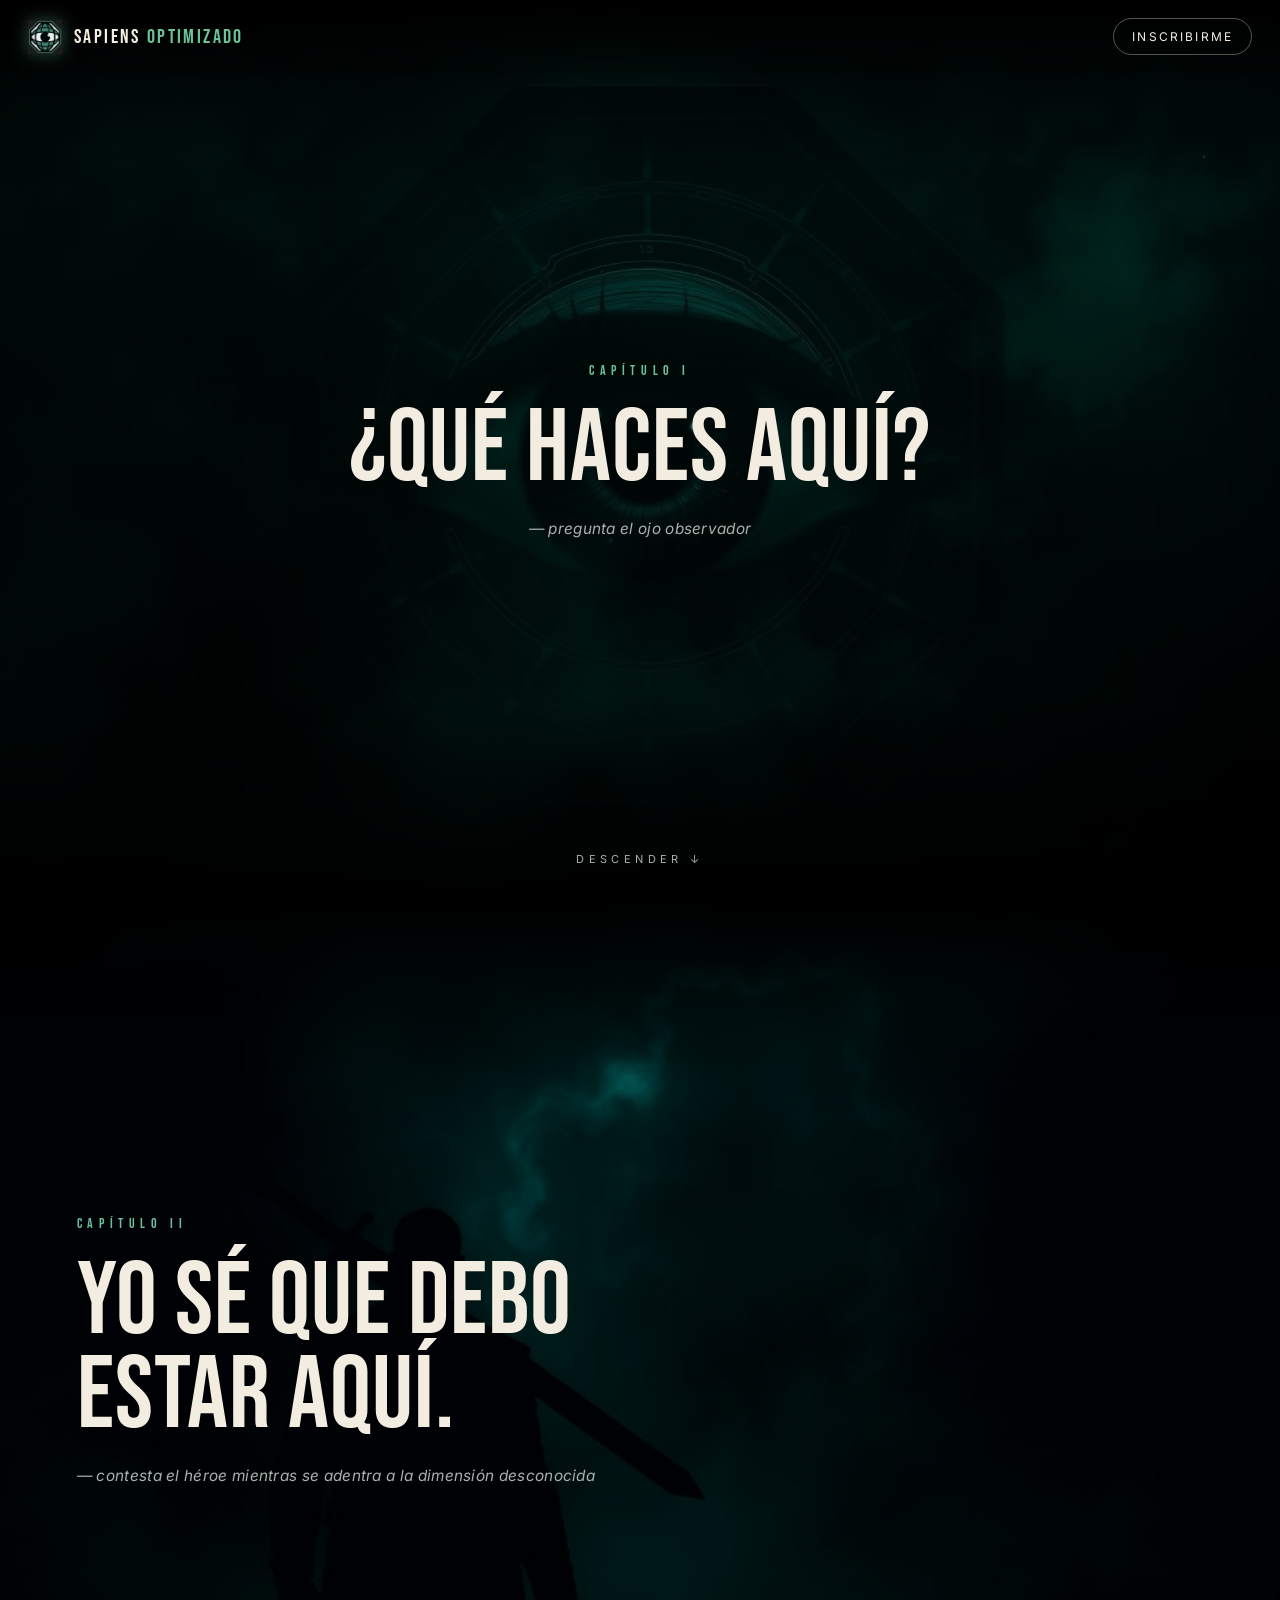
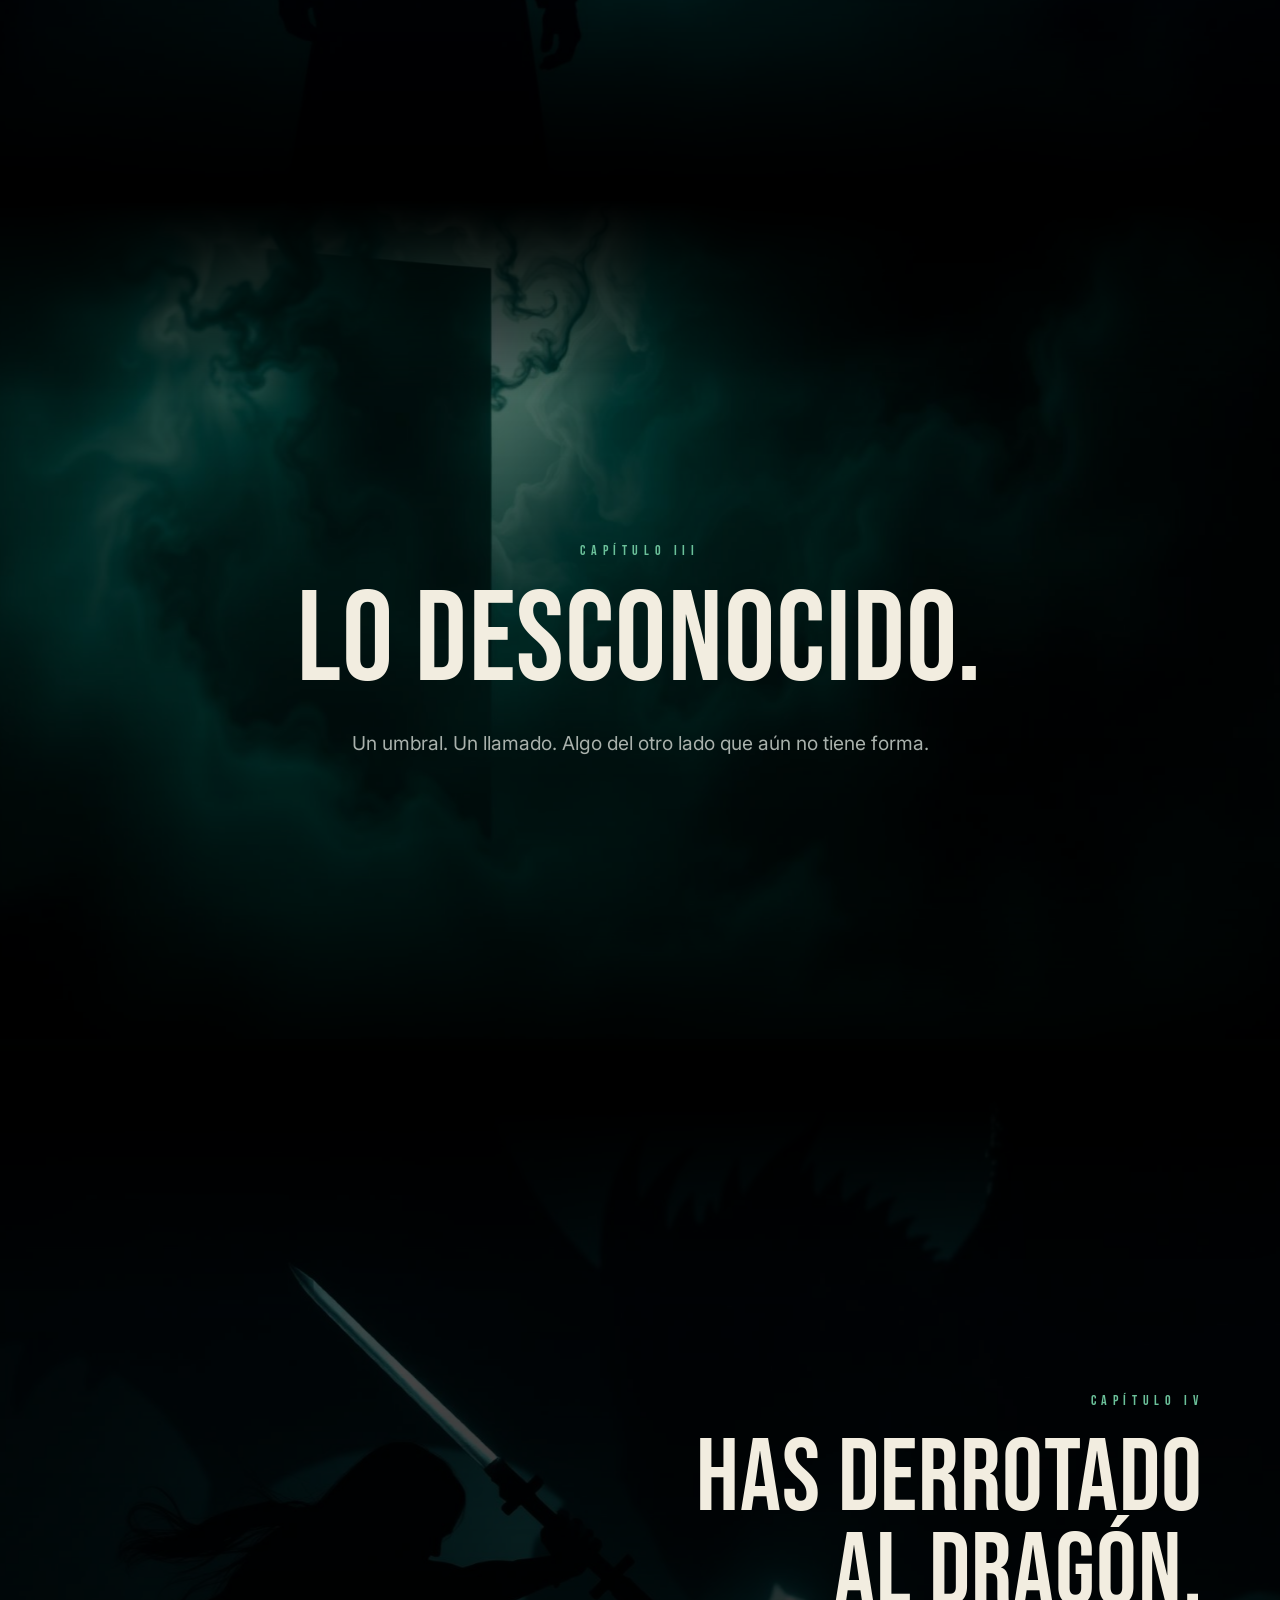
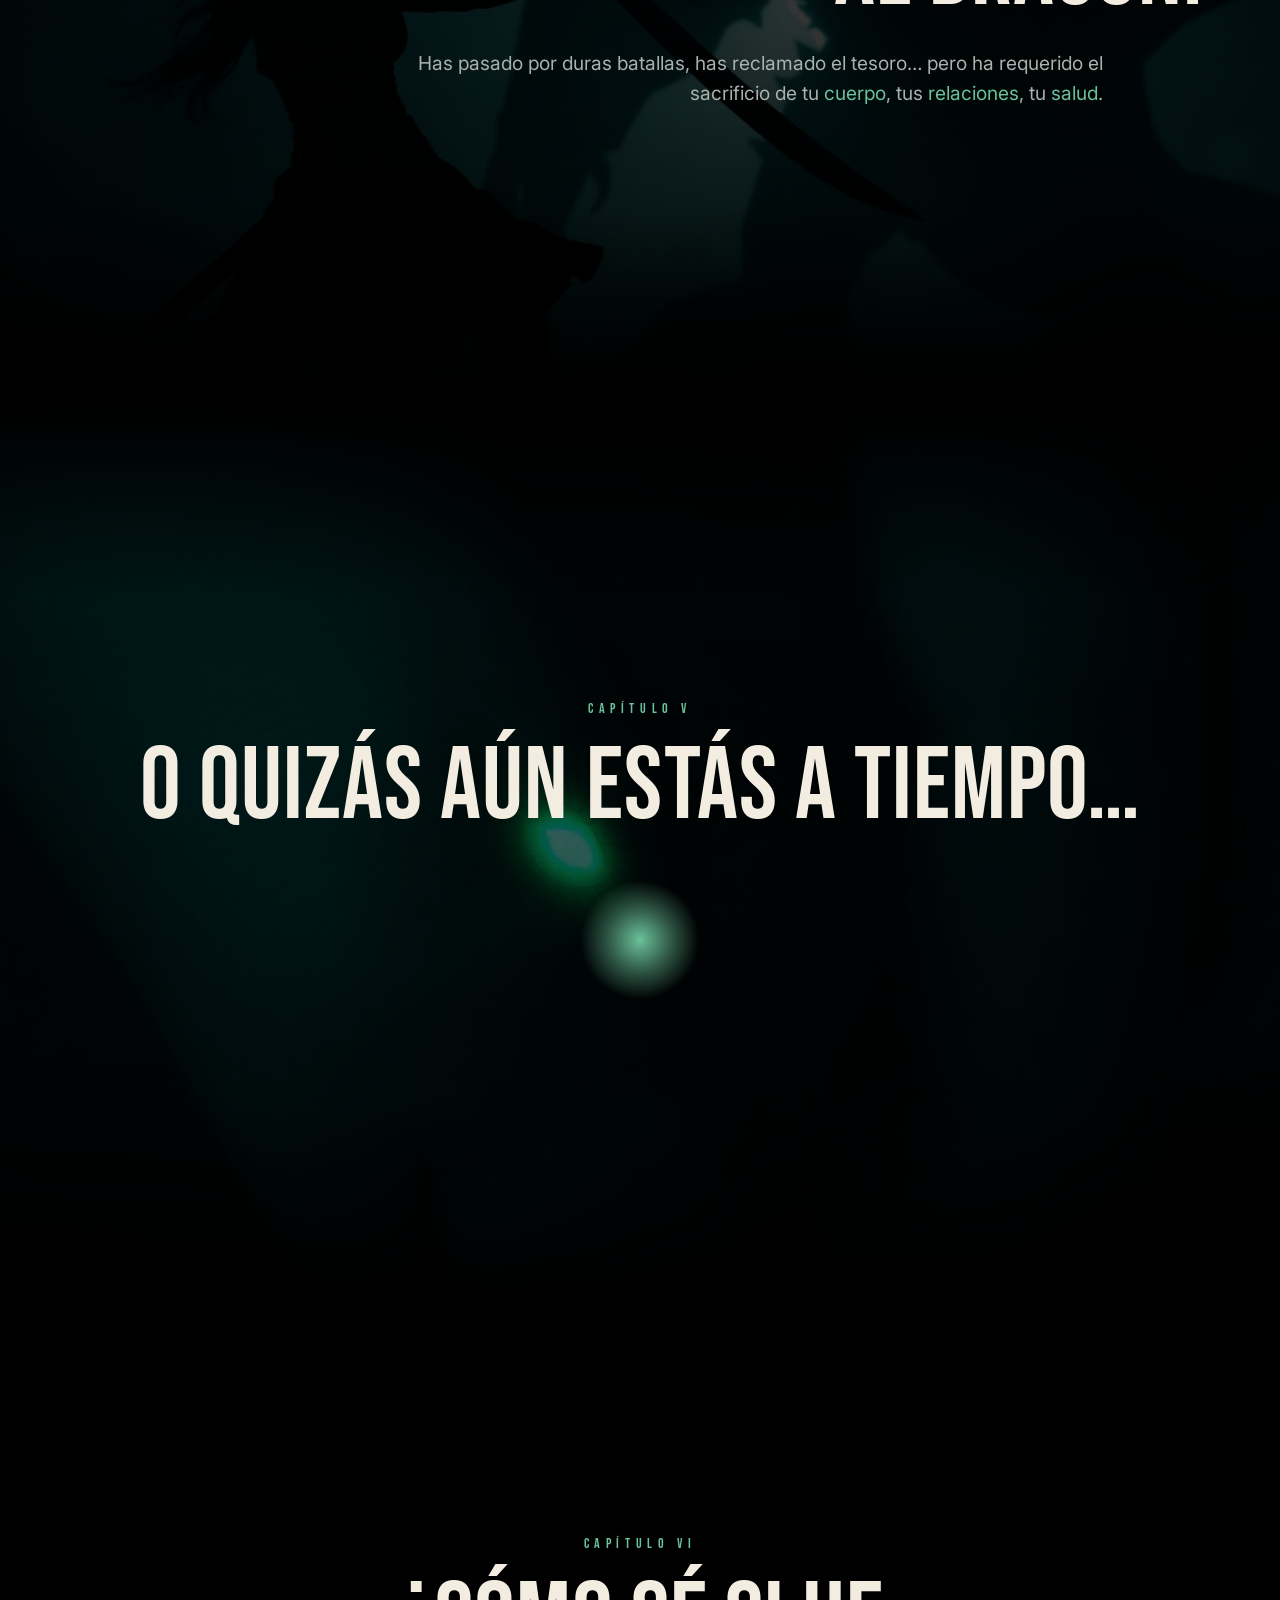
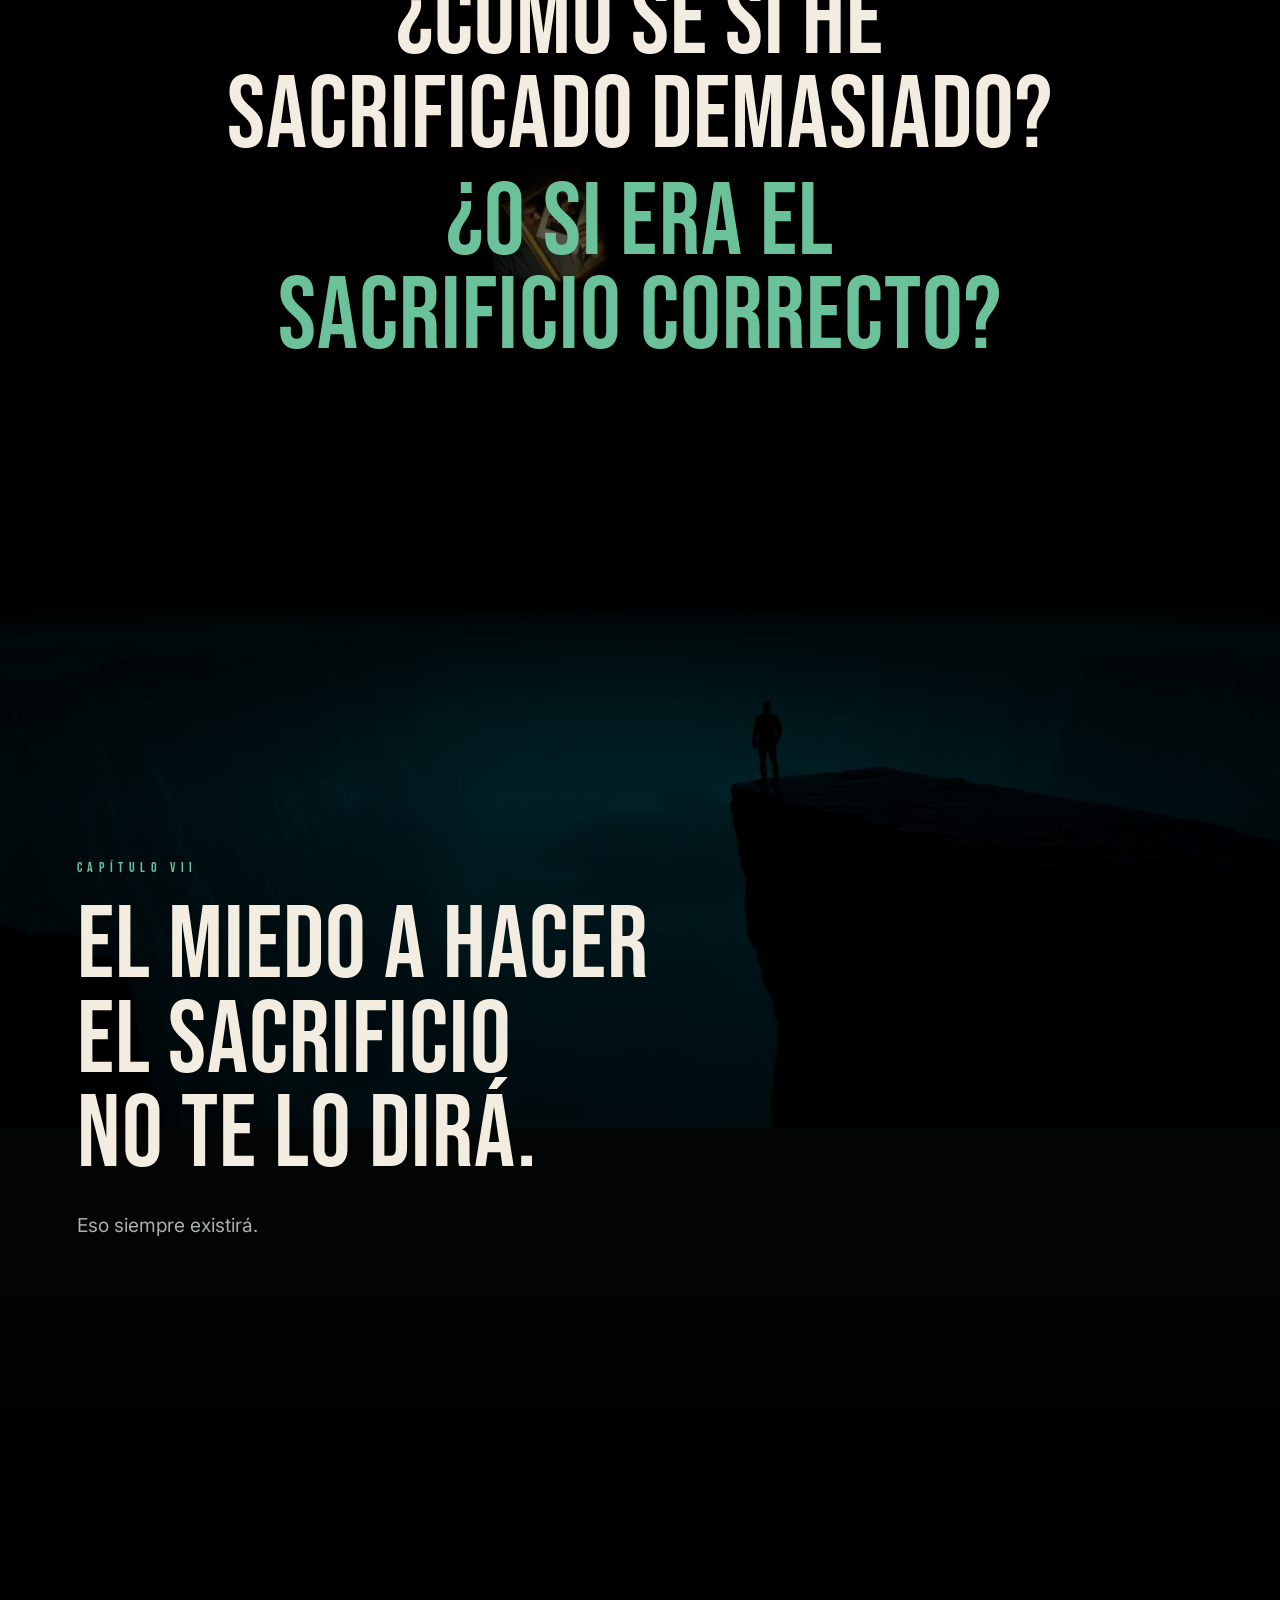
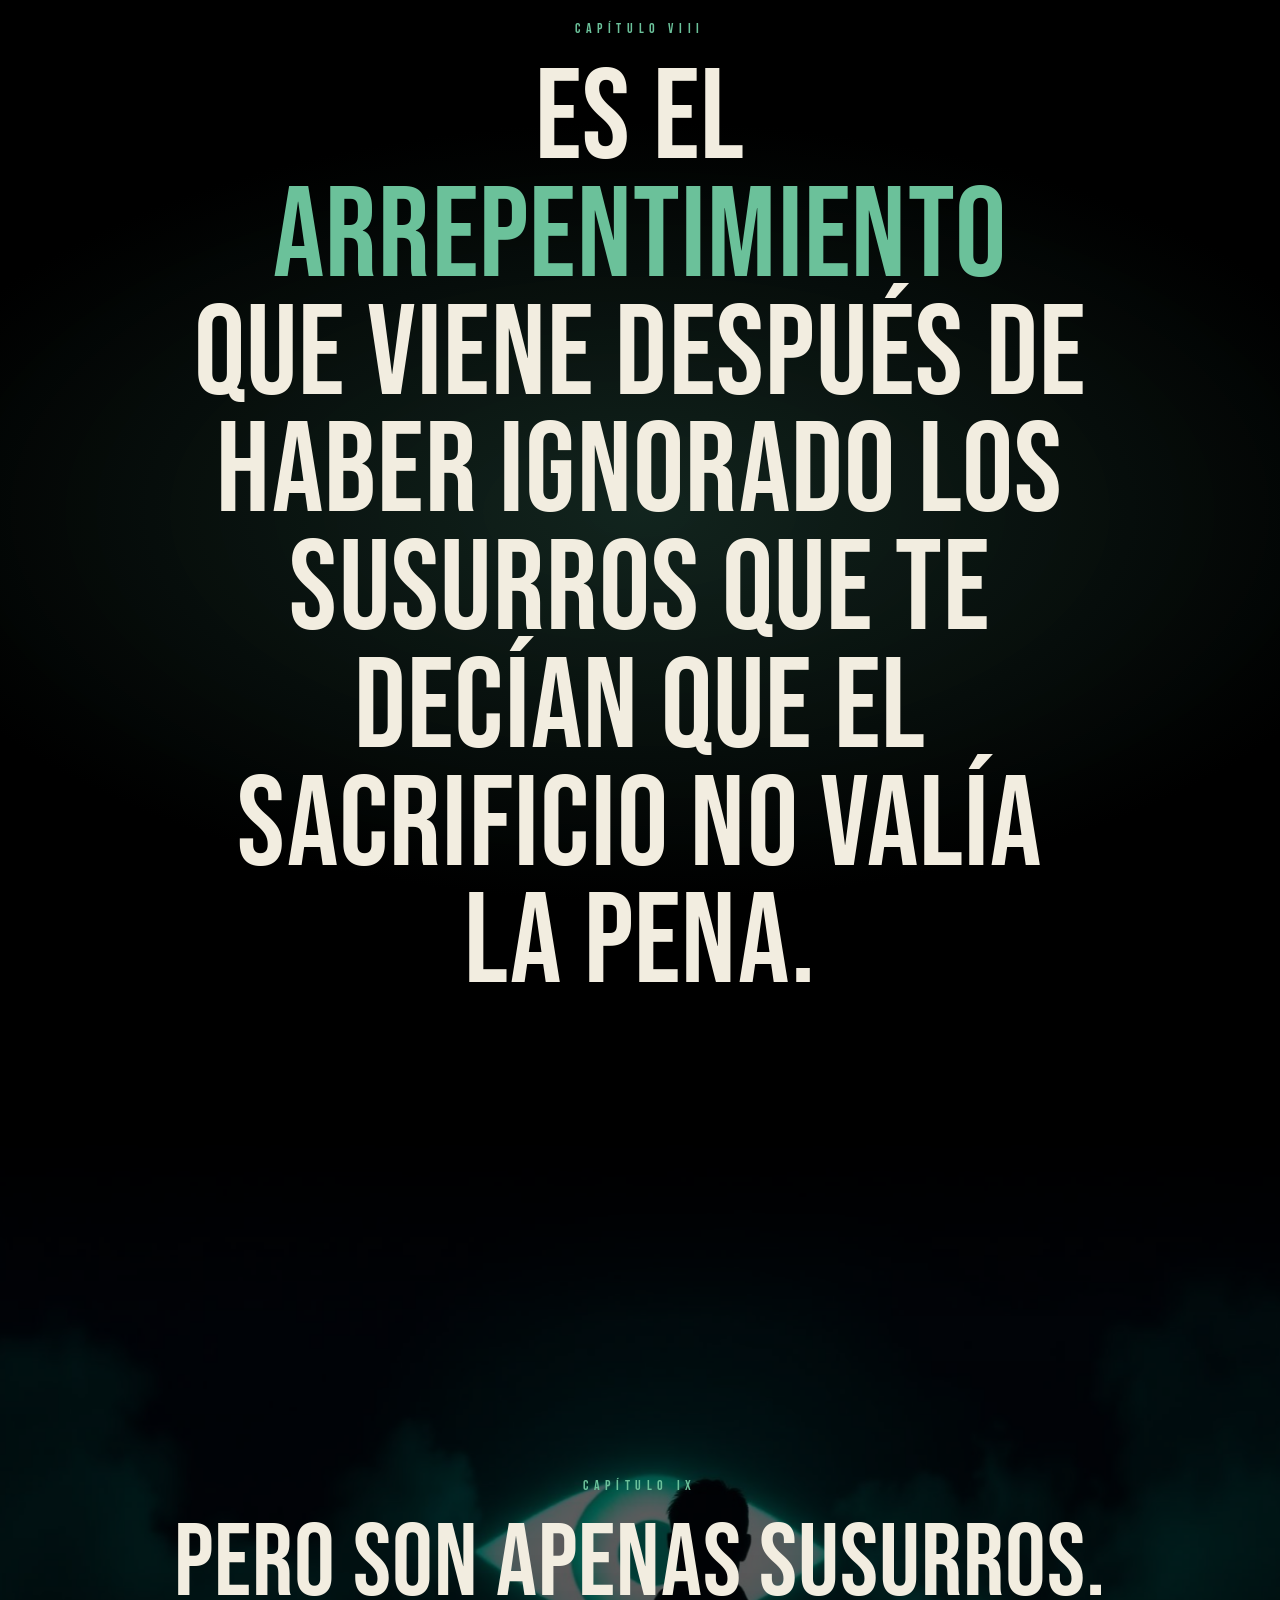
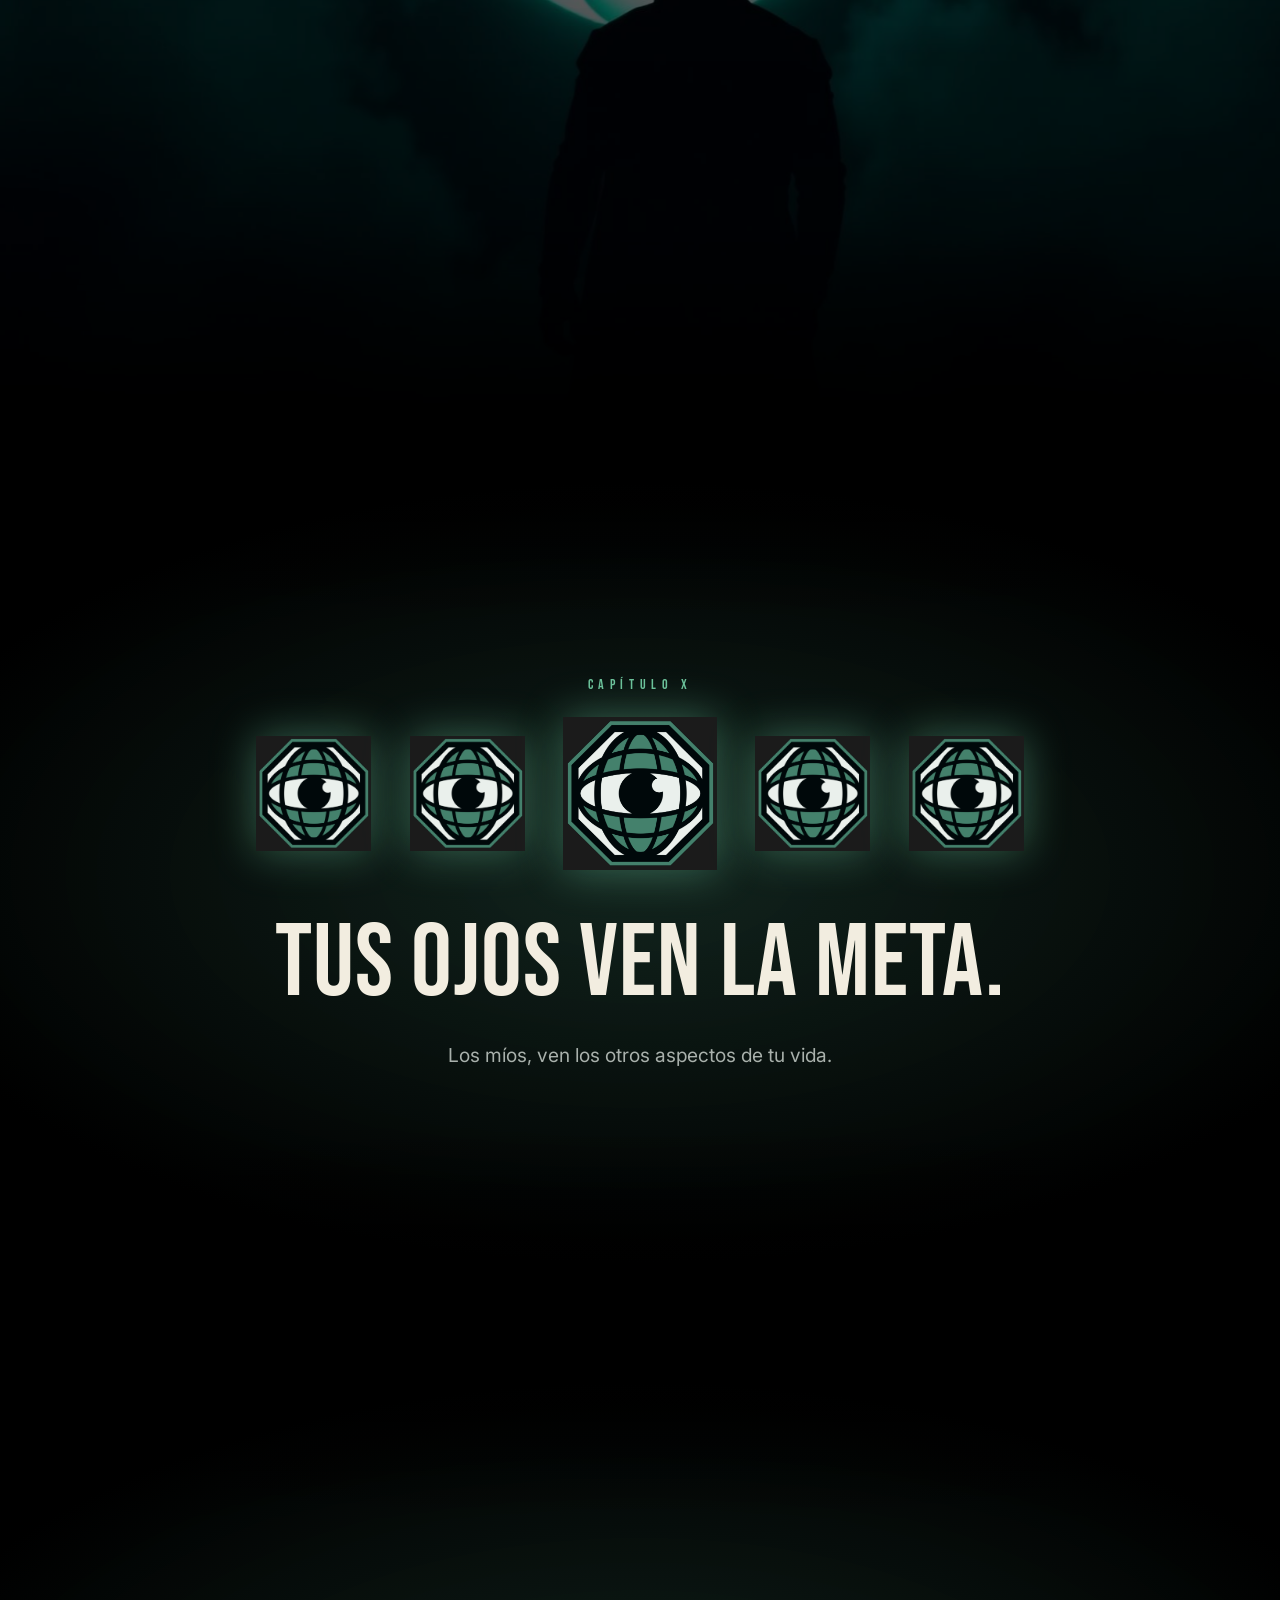
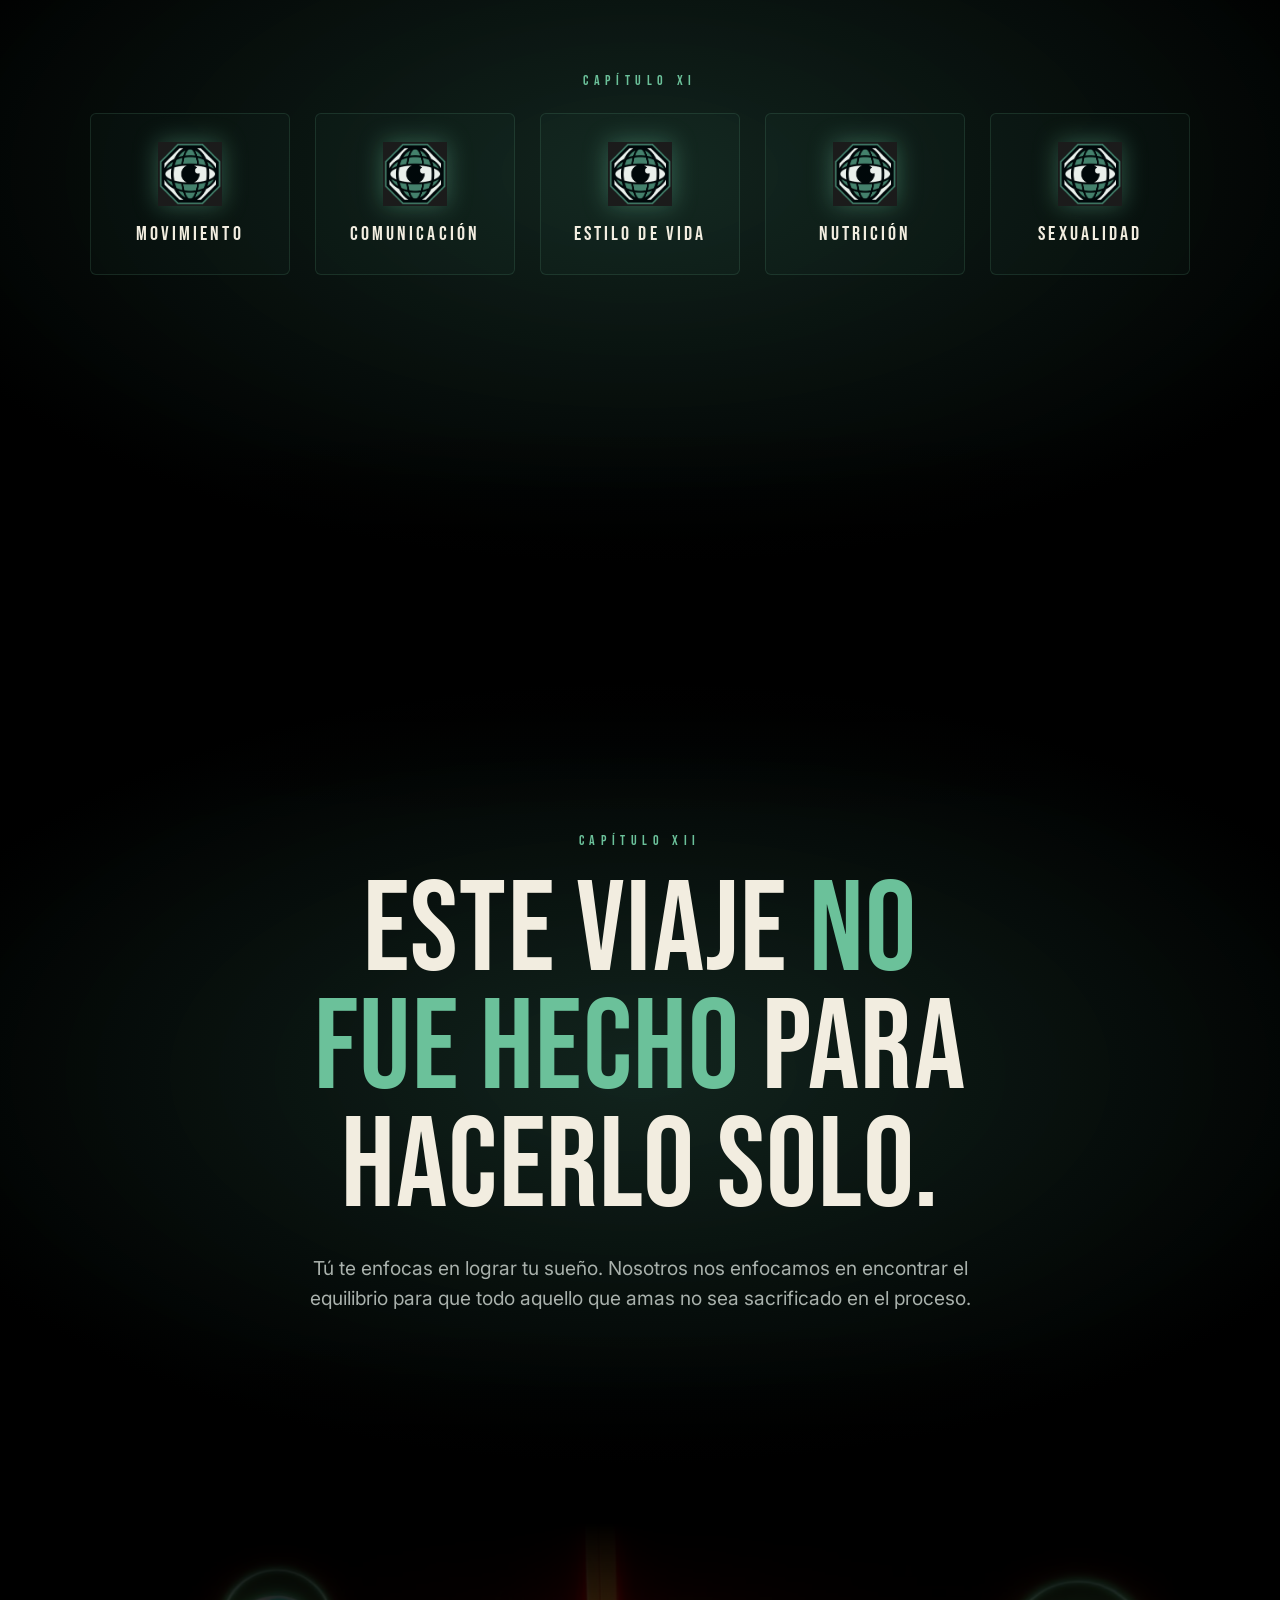
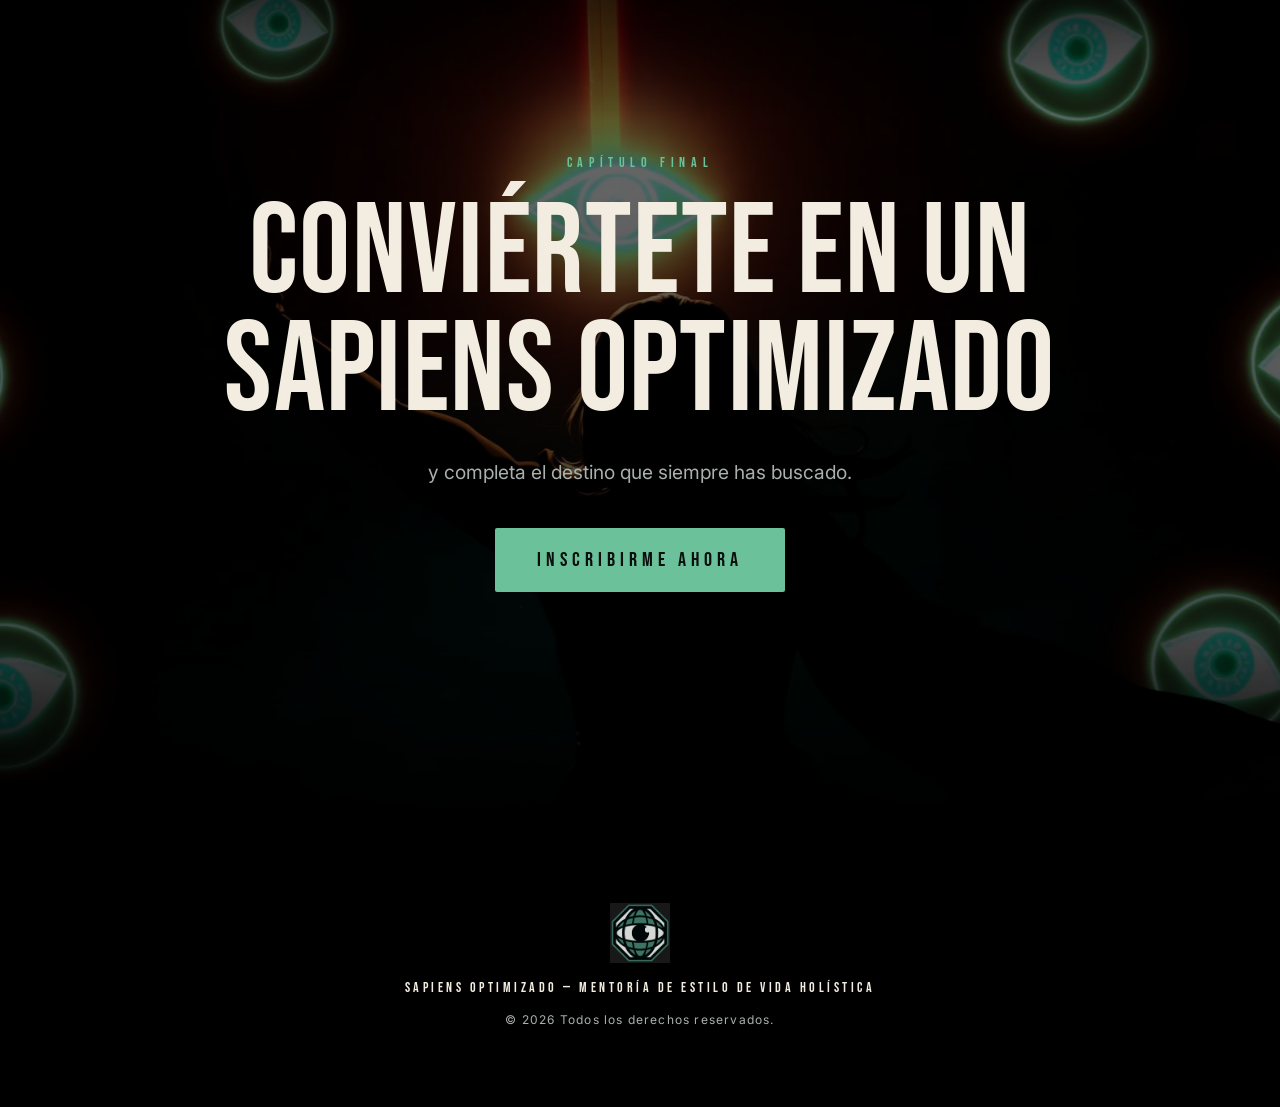
==== index.html @ c05bffac "Push inicial" ====
<!doctype html>
<html lang="es">
<head>
  <meta charset="utf-8" />
  <meta name="viewport" content="width=device-width, initial-scale=1" />
  <title>Sapiens Optimizado — Mentoría de Estilo de Vida Holística</title>
  <meta name="description" content="Mentoría de Estilo de Vida Holística. Encuentra el equilibrio para que aquello que amas no sea sacrificado en el camino hacia tu destino." />
  <meta property="og:title" content="Sapiens Optimizado" />
  <meta property="og:description" content="Mentoría de Estilo de Vida Holística." />
  <meta property="og:type" content="website" />
  <meta name="twitter:card" content="summary_large_image" />
  <link rel="preconnect" href="https://fonts.googleapis.com" />
  <link rel="preconnect" href="https://fonts.gstatic.com" crossorigin />
  <link rel="stylesheet" href="https://fonts.googleapis.com/css2?family=Bebas+Neue&family=Inter:wght@300;400;500;600&display=swap" />
  <link rel="icon" href="/site/img/eye-logo.png" type="image/png" />
  <link rel="stylesheet" href="./styles.css" />
</head>
<body>

<header class="topbar">
  <a class="brand" href="#top">
    <img src="./img/eye-logo.png" alt="Sapiens Optimizado" />
    <span>SAPIENS<em>OPTIMIZADO</em></span>
  </a>
  <a class="cta-mini" href="#inscribirse">Inscribirme</a>
</header>

<div class="progress-rail"><div id="progress-bar" class="progress-bar"></div></div>

<main id="top">

  <!-- 1 -->
  <section class="scene scene--eye" data-scene="1">
    <div class="bg" style="background-image:url('./img/01-eye-dimension.jpg')"></div>
    <div class="veil"></div>
    <div class="content center">
      <p class="kicker reveal">Capítulo I</p>
      <h1 class="display reveal">¿Qué haces aquí?</h1>
      <p class="whisper reveal">— pregunta el ojo observador</p>
    </div>
    <div class="scroll-hint">Descender ↓</div>
  </section>

  <!-- 2 -->
  <section class="scene" data-scene="2">
    <div class="bg" style="background-image:url('./img/02-hero-sword.jpg')"></div>
    <div class="veil"></div>
    <div class="content left">
      <p class="kicker reveal">Capítulo II</p>
      <h2 class="display reveal">Yo sé que debo estar aquí.</h2>
      <p class="whisper reveal">— contesta el héroe mientras se adentra a la dimensión desconocida</p>
    </div>
  </section>

  <!-- 3 -->
  <section class="scene" data-scene="3">
    <div class="bg parallax" style="background-image:url('./img/03-unknown.jpg')"></div>
    <div class="veil"></div>
    <div class="content center">
      <p class="kicker reveal">Capítulo III</p>
      <h2 class="display huge reveal">Lo desconocido.</h2>
      <p class="lede reveal">Un umbral. Un llamado. Algo del otro lado que aún no tiene forma.</p>
    </div>
  </section>

  <!-- 4 -->
  <section class="scene" data-scene="4">
    <div class="bg" style="background-image:url('./img/04-heroine-dragon.jpg')"></div>
    <div class="veil dense"></div>
    <div class="content right">
      <p class="kicker reveal">Capítulo IV</p>
      <h2 class="display reveal">Has derrotado al dragón.</h2>
      <p class="lede reveal">
        Has pasado por duras batallas, has reclamado el tesoro…
        pero ha requerido el sacrificio de tu <span class="hl">cuerpo</span>,
        tus <span class="hl">relaciones</span>, tu <span class="hl">salud</span>.
      </p>
    </div>
  </section>

  <!-- 5 -->
  <section class="scene" data-scene="5">
    <div class="bg" style="background-image:url('./img/05-healing-hand.jpg')"></div>
    <div class="veil"></div>
    <div class="content center">
      <p class="kicker reveal">Capítulo V</p>
      <h2 class="display reveal">O quizás aún estás a tiempo…</h2>
      <div class="pulse-orb reveal" aria-hidden="true"></div>
    </div>
  </section>

  <!-- 6 -->
  <section class="scene" data-scene="6">
    <div class="bg" style="background-image:url('./img/06-family-photo.jpg')"></div>
    <div class="veil"></div>
    <div class="content center narrow">
      <p class="kicker reveal">Capítulo VI</p>
      <h2 class="display reveal">¿Cómo sé si he sacrificado demasiado?</h2>
      <h2 class="display reveal delayed">¿O si era el sacrificio correcto?</h2>
    </div>
  </section>

  <!-- 7 -->
  <section class="scene" data-scene="7">
    <div class="bg parallax" style="background-image:url('./img/07-abyss.jpg')"></div>
    <div class="veil"></div>
    <div class="content left">
      <p class="kicker reveal">Capítulo VII</p>
      <h2 class="display reveal">El miedo a hacer el sacrificio no te lo dirá.</h2>
      <p class="lede reveal">Eso siempre existirá.</p>
    </div>
  </section>

  <!-- 8 -->
  <section class="scene scene--void" data-scene="8">
    <div class="content center narrow">
      <p class="kicker reveal">Capítulo VIII</p>
      <h2 class="display huge reveal">
        Es el <span class="accent">arrepentimiento</span> que viene después
        de haber ignorado los susurros que te decían
        que el sacrificio no valía la pena.
      </h2>
    </div>
  </section>

  <!-- 9 -->
  <section class="scene" data-scene="9">
    <div class="bg" style="background-image:url('./img/09-hero-looking-eye.jpg')"></div>
    <div class="veil"></div>
    <div class="content center">
      <p class="kicker reveal">Capítulo IX</p>
      <h2 class="display reveal">Pero son apenas susurros.</h2>
      <p class="lede reveal">¿Cómo se supone que los perciba?</p>
    </div>
  </section>

  <!-- 10 - five eyes -->
  <section class="scene scene--void" data-scene="10">
    <div class="content center">
      <p class="kicker reveal">Capítulo X</p>
      <div class="eyes-row" id="eyesRow" aria-hidden="true">
        <div class="eye-slot" data-i="0"><img src="./img/eye-logo.png" alt="" /></div>
        <div class="eye-slot" data-i="1"><img src="./img/eye-logo.png" alt="" /></div>
        <div class="eye-slot eye-slot--main" data-i="2"><img src="./img/eye-logo.png" alt="" /></div>
        <div class="eye-slot" data-i="3"><img src="./img/eye-logo.png" alt="" /></div>
        <div class="eye-slot" data-i="4"><img src="./img/eye-logo.png" alt="" /></div>
      </div>
      <h2 class="display reveal">Tus ojos ven la meta.</h2>
      <p class="lede reveal">Los míos, ven los otros aspectos de tu vida.</p>
    </div>
  </section>

  <!-- 11 - five pillars appear -->
  <section class="scene scene--void" data-scene="11">
    <div class="content center">
      <p class="kicker reveal">Capítulo XI</p>
      <div class="pillars" id="pillars">
        <div class="pillar" data-i="0">
          <img src="./img/eye-logo.png" alt="" />
          <span>Movimiento</span>
        </div>
        <div class="pillar" data-i="1">
          <img src="./img/eye-logo.png" alt="" />
          <span>Comunicación</span>
        </div>
        <div class="pillar" data-i="2">
          <img src="./img/eye-logo.png" alt="" />
          <span>Estilo de Vida</span>
        </div>
        <div class="pillar" data-i="3">
          <img src="./img/eye-logo.png" alt="" />
          <span>Nutrición</span>
        </div>
        <div class="pillar" data-i="4">
          <img src="./img/eye-logo.png" alt="" />
          <span>Sexualidad</span>
        </div>
      </div>
    </div>
  </section>

  <!-- 12 -->
  <section class="scene scene--void" data-scene="12">
    <div class="content center narrow">
      <p class="kicker reveal">Capítulo XII</p>
      <h2 class="display huge reveal">
        Este viaje <span class="accent">no fue hecho</span> para hacerlo solo.
      </h2>
      <p class="lede reveal">
        Tú te enfocas en lograr tu sueño.
        Nosotros nos enfocamos en encontrar el equilibrio
        para que todo aquello que amas
        no sea sacrificado en el proceso.
      </p>
    </div>
  </section>

  <!-- 13 -->
  <section class="scene scene--finale" data-scene="13" id="inscribirse">
    <div class="bg" style="background-image:url('./img/13-heroine-victory.jpg')"></div>
    <div class="veil"></div>
    <div class="content center">
      <p class="kicker reveal">Capítulo Final</p>
      <h2 class="display huge reveal">Conviértete en un Sapiens Optimizado</h2>
      <p class="lede reveal">y completa el destino que siempre has buscado.</p>
      <a class="cta reveal" href="#form">Inscribirme ahora</a>
    </div>
  </section>

  <footer id="form">
    <div class="foot-inner">
      <img src="./img/eye-logo.png" alt="Sapiens Optimizado" />
      <p>SAPIENS OPTIMIZADO — Mentoría de Estilo de Vida Holística</p>
      <p class="muted">© <span id="year"></span> Todos los derechos reservados.</p>
    </div>
  </footer>

</main>

<script src="./script.js"></script>
</body>
</html>
---- styles.css ----
:root{
  --bg:#0a0f0d;
  --ink:#f2ede0;
  --ink-dim:#a9b1ac;
  --green:#4a8a70;
  --green-bright:#6bc19a;
  --green-deep:#1b3b30;
  --black:#000;
  --font-display:"Bebas Neue","Arial Narrow",sans-serif;
  --font-body:"Inter",system-ui,sans-serif;
  --ease:cubic-bezier(.2,.7,.2,1);
}

*{box-sizing:border-box;margin:0;padding:0}
html,body{background:var(--bg);color:var(--ink);font-family:var(--font-body);-webkit-font-smoothing:antialiased}
html{scroll-behavior:smooth}
img{display:block;max-width:100%}
a{color:inherit;text-decoration:none}

/* Topbar */
.topbar{
  position:fixed;top:0;left:0;right:0;z-index:50;
  display:flex;justify-content:space-between;align-items:center;
  padding:18px 28px;
  background:linear-gradient(180deg,rgba(0,0,0,.55),rgba(0,0,0,0));
  backdrop-filter:blur(6px);
}
.brand{display:flex;align-items:center;gap:12px;font-family:var(--font-display);letter-spacing:.12em;font-size:20px}
.brand img{width:34px;height:34px;filter:drop-shadow(0 0 8px rgba(107,193,154,.35))}
.brand em{color:var(--green-bright);font-style:normal;margin-left:6px}
.cta-mini{
  border:1px solid rgba(242,237,224,.35);
  padding:10px 18px;border-radius:999px;
  font-size:12px;letter-spacing:.18em;text-transform:uppercase;
  transition:.3s var(--ease);
}
.cta-mini:hover{background:var(--green-bright);color:#0a0f0d;border-color:var(--green-bright)}

/* Progress bar */
.progress-rail{position:fixed;top:0;left:0;right:0;height:3px;background:transparent;z-index:60}
.progress-bar{height:100%;width:0;background:linear-gradient(90deg,var(--green),var(--green-bright));box-shadow:0 0 12px rgba(107,193,154,.6);transition:width .1s linear}

/* Scenes */
.scene{
  position:relative;min-height:100vh;
  display:flex;align-items:center;justify-content:center;
  overflow:hidden;isolation:isolate;
  padding:120px 6vw;
}
.scene--void{background:radial-gradient(1200px 600px at 50% 50%,rgba(27,59,48,.5),#000 65%)}
.scene--eye{background:#000}
.bg{
  position:absolute;inset:-6% -3%;z-index:-2;
  background-size:cover;background-position:center;
  will-change:transform;transform:scale(1.05);
}
.bg.parallax{transition:transform .2s linear}
.veil{position:absolute;inset:0;z-index:-1;background:linear-gradient(180deg,rgba(0,0,0,.55),rgba(0,0,0,.75))}
.veil.dense{background:linear-gradient(180deg,rgba(0,0,0,.65),rgba(0,0,0,.9))}

/* Scene transitions - fade between neighbors */
.scene::before{
  content:"";position:absolute;top:0;left:0;right:0;height:22vh;
  background:linear-gradient(180deg,#000,transparent);pointer-events:none;z-index:0;
}
.scene::after{
  content:"";position:absolute;bottom:0;left:0;right:0;height:22vh;
  background:linear-gradient(0deg,#000,transparent);pointer-events:none;z-index:0;
}

/* Content */
.content{position:relative;z-index:2;max-width:1100px;width:100%}
.content.center{text-align:center;margin:0 auto}
.content.left{text-align:left;margin-right:auto;max-width:820px}
.content.right{text-align:right;margin-left:auto;max-width:820px}
.content.narrow{max-width:900px}

.kicker{
  font-family:var(--font-display);
  letter-spacing:.4em;font-size:14px;color:var(--green-bright);
  margin-bottom:24px;
}
.display{
  font-family:var(--font-display);
  font-weight:400;
  line-height:.92;letter-spacing:.01em;
  font-size:clamp(48px,8vw,128px);
  text-transform:uppercase;
  text-wrap:balance;
}
.display.huge{font-size:clamp(56px,10vw,168px)}
.display.delayed{margin-top:12px;color:var(--green-bright)}
.lede{
  margin-top:28px;font-size:clamp(16px,1.5vw,22px);
  color:var(--ink-dim);max-width:60ch;line-height:1.55;
}
.content.center .lede{margin-left:auto;margin-right:auto}
.whisper{margin-top:22px;font-style:italic;color:var(--ink-dim);letter-spacing:.02em;font-size:clamp(14px,1.2vw,18px)}
.hl{color:var(--green-bright)}
.accent{color:var(--green-bright)}

/* Reveal animations */
.reveal{opacity:0;transform:translateY(28px);transition:opacity .9s var(--ease),transform .9s var(--ease)}
.reveal.in{opacity:1;transform:none}
.scene .reveal:nth-child(2){transition-delay:.1s}
.scene .reveal:nth-child(3){transition-delay:.25s}
.scene .reveal:nth-child(4){transition-delay:.4s}
.scene .reveal:nth-child(5){transition-delay:.55s}

/* CTA */
.cta{
  display:inline-block;margin-top:40px;
  padding:20px 42px;
  font-family:var(--font-display);letter-spacing:.25em;font-size:20px;
  background:var(--green-bright);color:#0a0f0d;
  border-radius:2px;
  box-shadow:0 0 0 0 rgba(107,193,154,.6);
  transition:.4s var(--ease);
  text-transform:uppercase;
}
.cta:hover{transform:translateY(-3px);box-shadow:0 20px 50px -20px rgba(107,193,154,.9)}

/* Scroll hint */
.scroll-hint{
  position:absolute;bottom:34px;left:50%;transform:translateX(-50%);
  font-size:11px;letter-spacing:.4em;color:var(--ink-dim);text-transform:uppercase;
  animation:bob 2.4s ease-in-out infinite;z-index:2;
}
@keyframes bob{0%,100%{transform:translate(-50%,0);opacity:.6}50%{transform:translate(-50%,10px);opacity:1}}

/* Pulse orb (healing) */
.pulse-orb{
  margin:44px auto 0;width:120px;height:120px;border-radius:50%;
  background:radial-gradient(circle,var(--green-bright) 0%,rgba(107,193,154,.4) 40%,transparent 70%);
  animation:heal 2.6s ease-in-out infinite;
}
@keyframes heal{
  0%,100%{transform:scale(.85);opacity:.55;filter:blur(2px)}
  50%{transform:scale(1.1);opacity:1;filter:blur(0)}
}

/* Eyes row (scene 10) */
.eyes-row{
  display:flex;gap:clamp(16px,3vw,48px);justify-content:center;align-items:center;
  margin:8px auto 48px;flex-wrap:nowrap;
}
.eye-slot{
  width:clamp(60px,9vw,120px);aspect-ratio:1;
  opacity:0;transform:scale(.4);
  transition:opacity .8s var(--ease),transform .8s var(--ease);
  filter:drop-shadow(0 0 22px rgba(107,193,154,.45));
}
.eye-slot img{width:100%;height:100%;object-fit:contain}
.eye-slot--main{width:clamp(90px,12vw,170px)}
.scene[data-scene="10"].in-view .eye-slot--main{opacity:1;transform:scale(1);transition-delay:.1s}
.scene[data-scene="10"].in-view .eye-slot[data-i="1"]{opacity:1;transform:scale(1);transition-delay:.5s}
.scene[data-scene="10"].in-view .eye-slot[data-i="3"]{opacity:1;transform:scale(1);transition-delay:.5s}
.scene[data-scene="10"].in-view .eye-slot[data-i="0"]{opacity:1;transform:scale(1);transition-delay:.9s}
.scene[data-scene="10"].in-view .eye-slot[data-i="4"]{opacity:1;transform:scale(1);transition-delay:.9s}

/* Pillars (scene 11) */
.pillars{
  display:grid;grid-template-columns:repeat(5,1fr);
  gap:clamp(12px,2vw,32px);margin:24px auto 0;max-width:1200px;
}
.pillar{
  display:flex;flex-direction:column;align-items:center;gap:16px;
  padding:28px 12px;border:1px solid rgba(107,193,154,.15);
  border-radius:6px;background:rgba(107,193,154,.03);
  opacity:0;transform:translateY(30px);
  transition:opacity .7s var(--ease),transform .7s var(--ease),border-color .3s;
}
.pillar:hover{border-color:rgba(107,193,154,.5)}
.pillar img{width:64px;height:64px;filter:drop-shadow(0 0 12px rgba(107,193,154,.4))}
.pillar span{
  font-family:var(--font-display);font-size:clamp(18px,1.6vw,26px);
  letter-spacing:.15em;text-transform:uppercase;color:var(--ink);
}
.scene[data-scene="11"].in-view .pillar[data-i="0"]{opacity:1;transform:none;transition-delay:.1s}
.scene[data-scene="11"].in-view .pillar[data-i="1"]{opacity:1;transform:none;transition-delay:.35s}
.scene[data-scene="11"].in-view .pillar[data-i="2"]{opacity:1;transform:none;transition-delay:.6s}
.scene[data-scene="11"].in-view .pillar[data-i="3"]{opacity:1;transform:none;transition-delay:.85s}
.scene[data-scene="11"].in-view .pillar[data-i="4"]{opacity:1;transform:none;transition-delay:1.1s}

/* Footer */
footer{background:#000;padding:80px 6vw;text-align:center;color:var(--ink-dim)}
.foot-inner{display:flex;flex-direction:column;align-items:center;gap:16px}
.foot-inner img{width:60px;height:60px;opacity:.9}
.foot-inner p{font-family:var(--font-display);letter-spacing:.25em;font-size:14px;color:var(--ink)}
.foot-inner .muted{font-family:var(--font-body);font-size:12px;color:var(--ink-dim);letter-spacing:.1em}

/* Mobile */
@media (max-width:720px){
  .topbar{padding:14px 18px}
  .scene{padding:100px 6vw}
  .pillars{grid-template-columns:repeat(2,1fr)}
  .pillar:last-child{grid-column:span 2;max-width:50%;margin:0 auto}
  .eyes-row{gap:8px}
  .content.left,.content.right{text-align:center;margin:0 auto}
}

@media (prefers-reduced-motion:reduce){
  .reveal{opacity:1;transform:none;transition:none}
  .pulse-orb,.scroll-hint{animation:none}
}
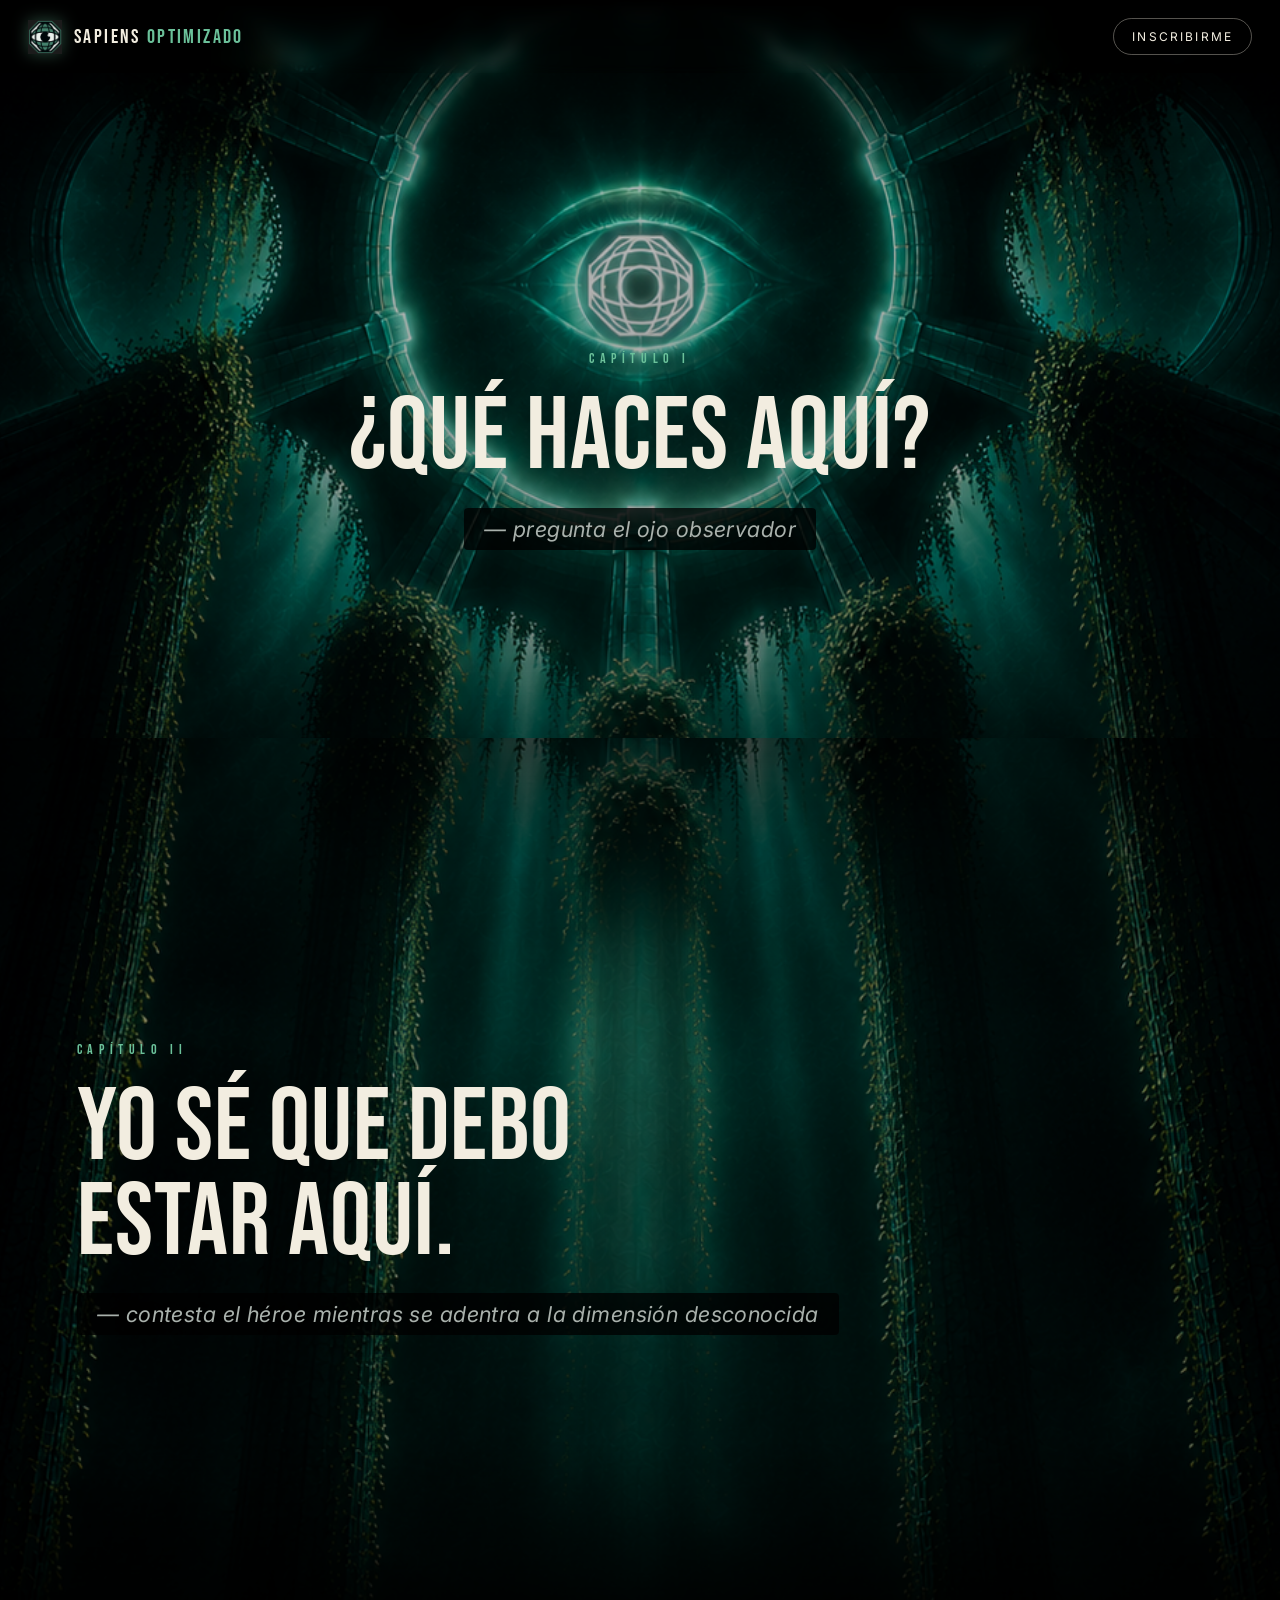
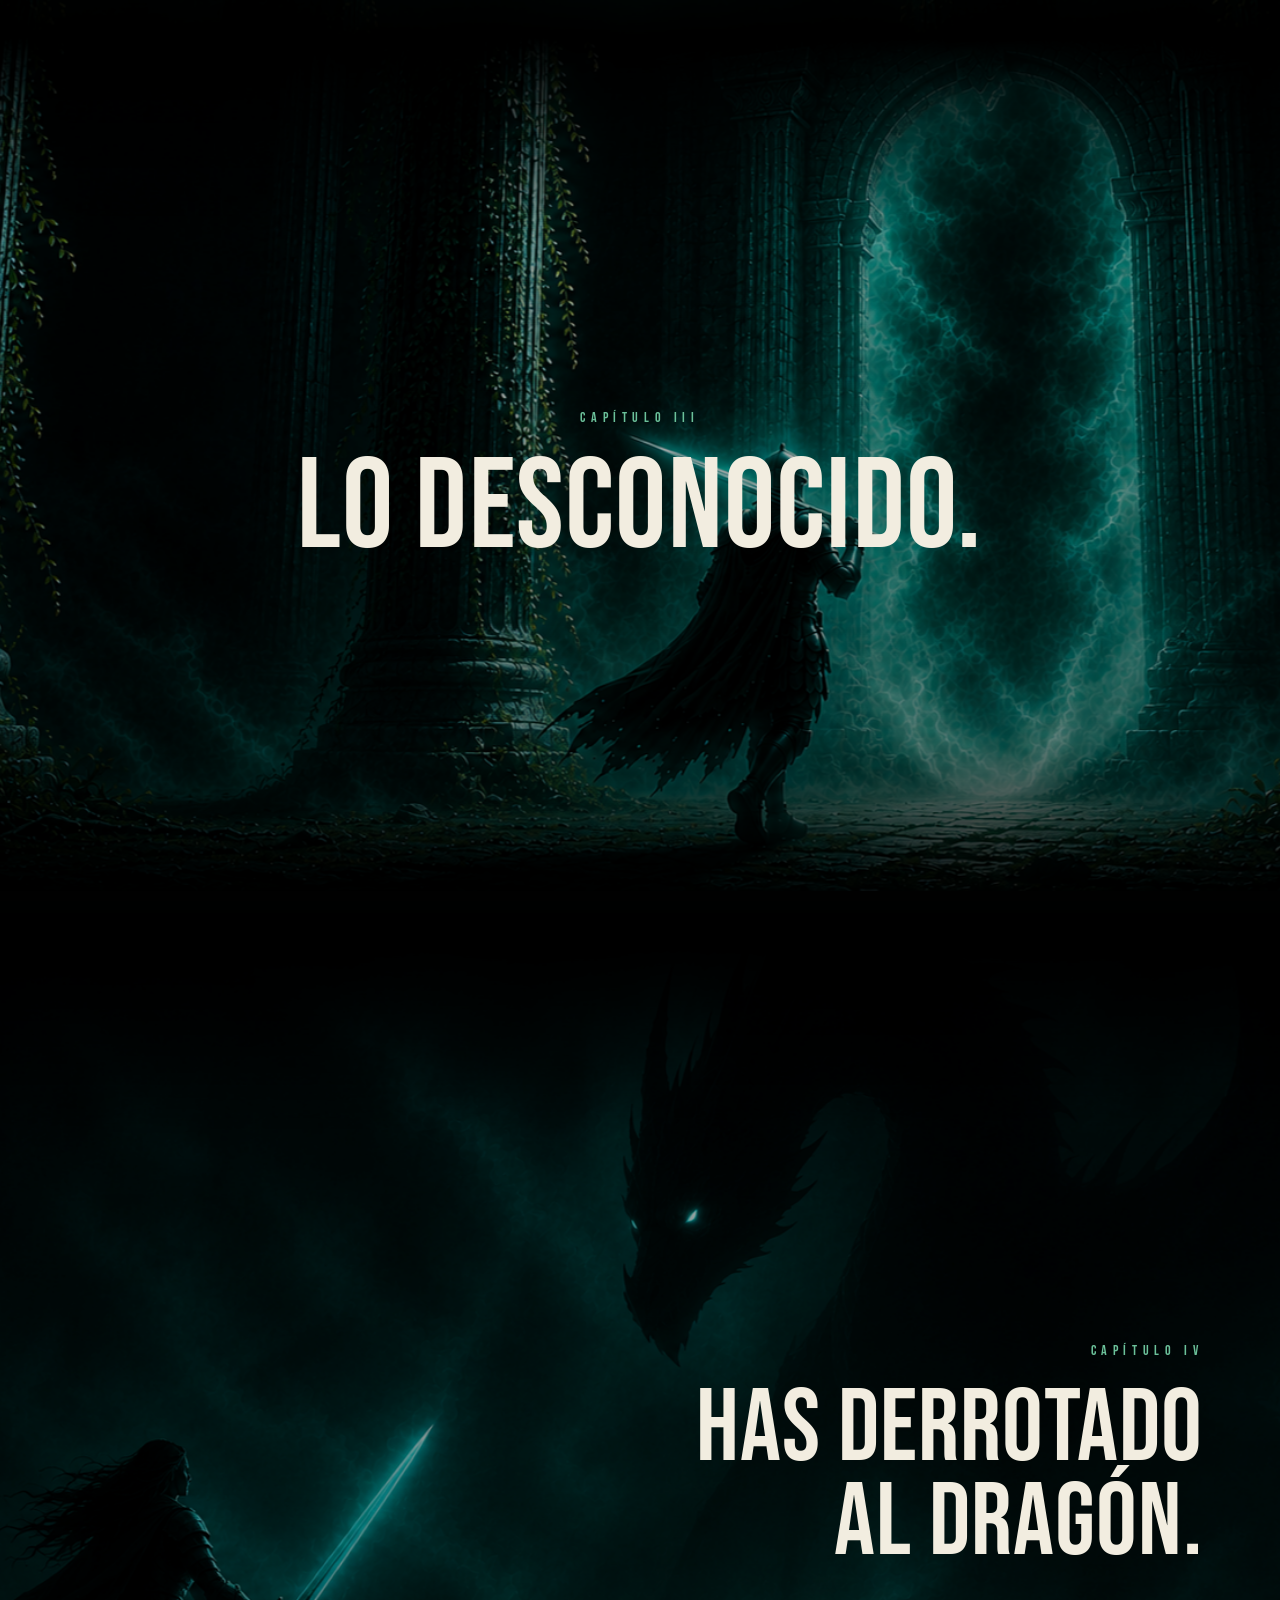
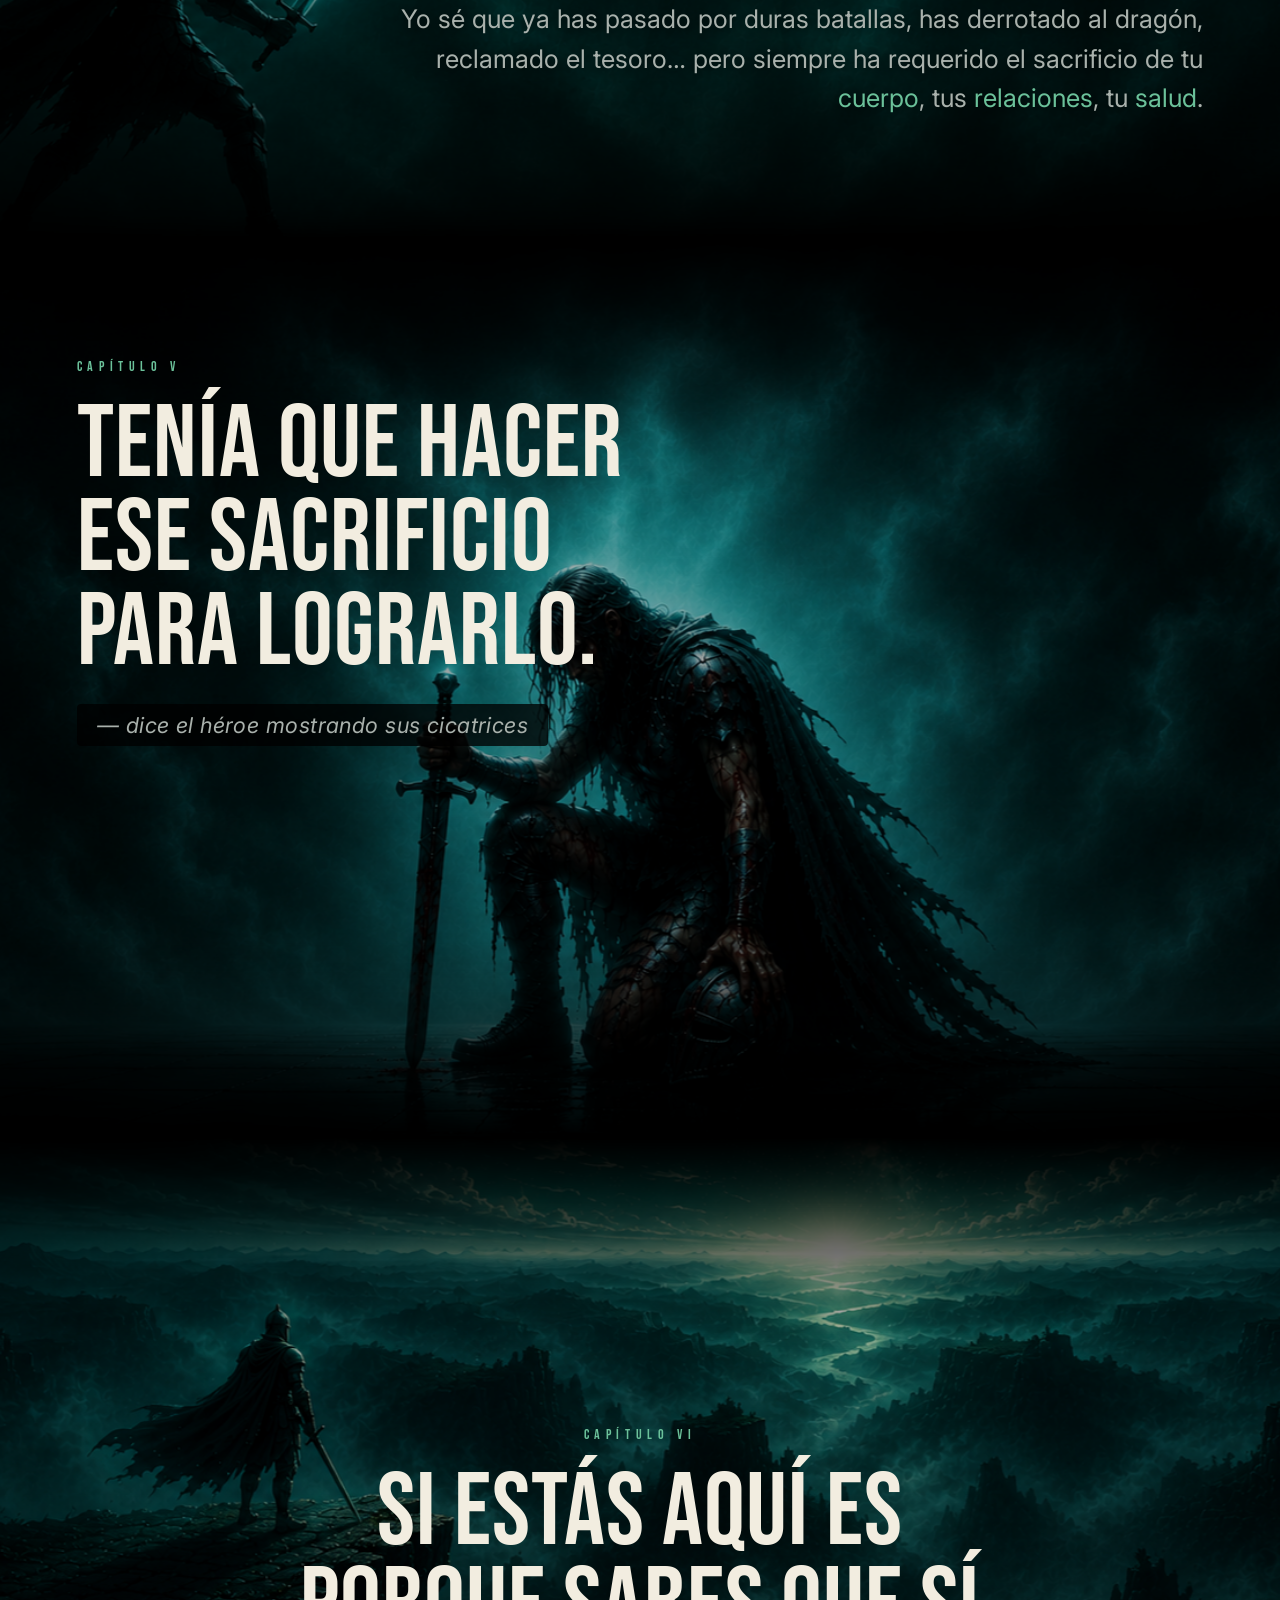
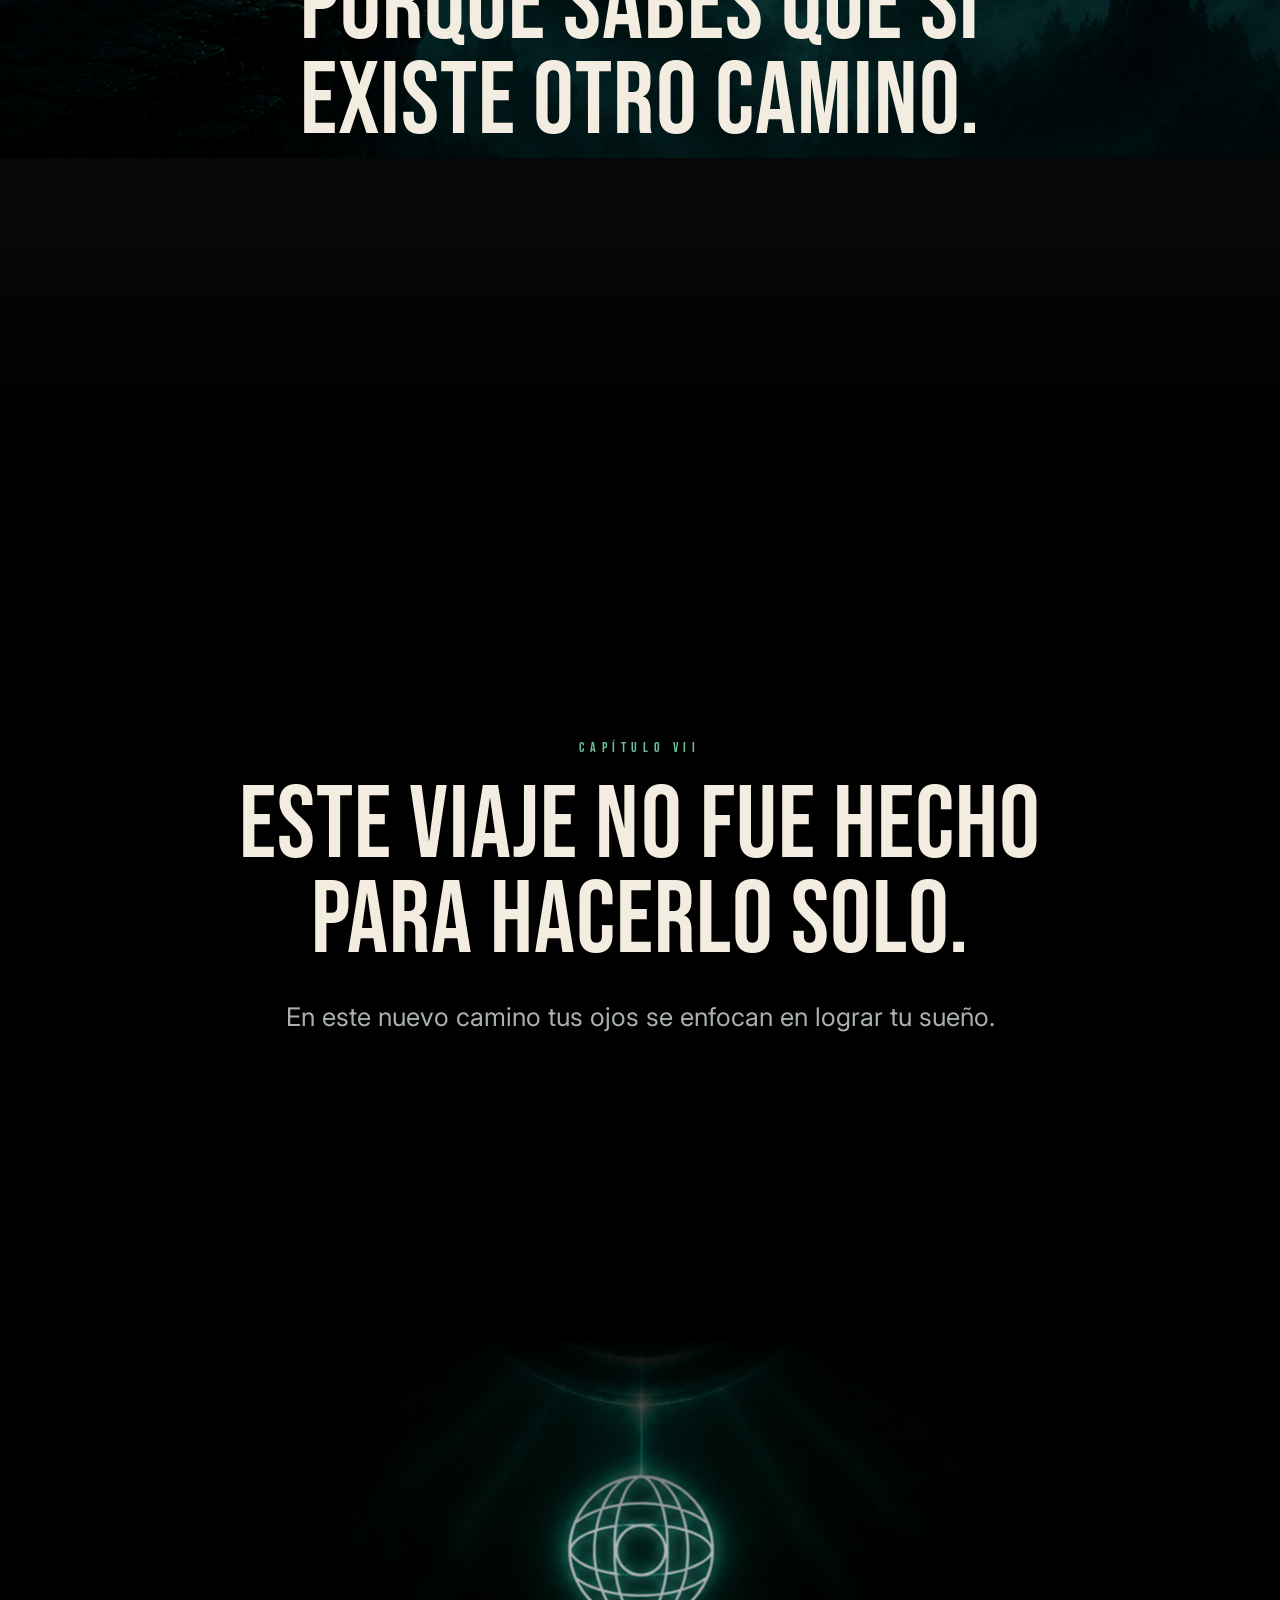
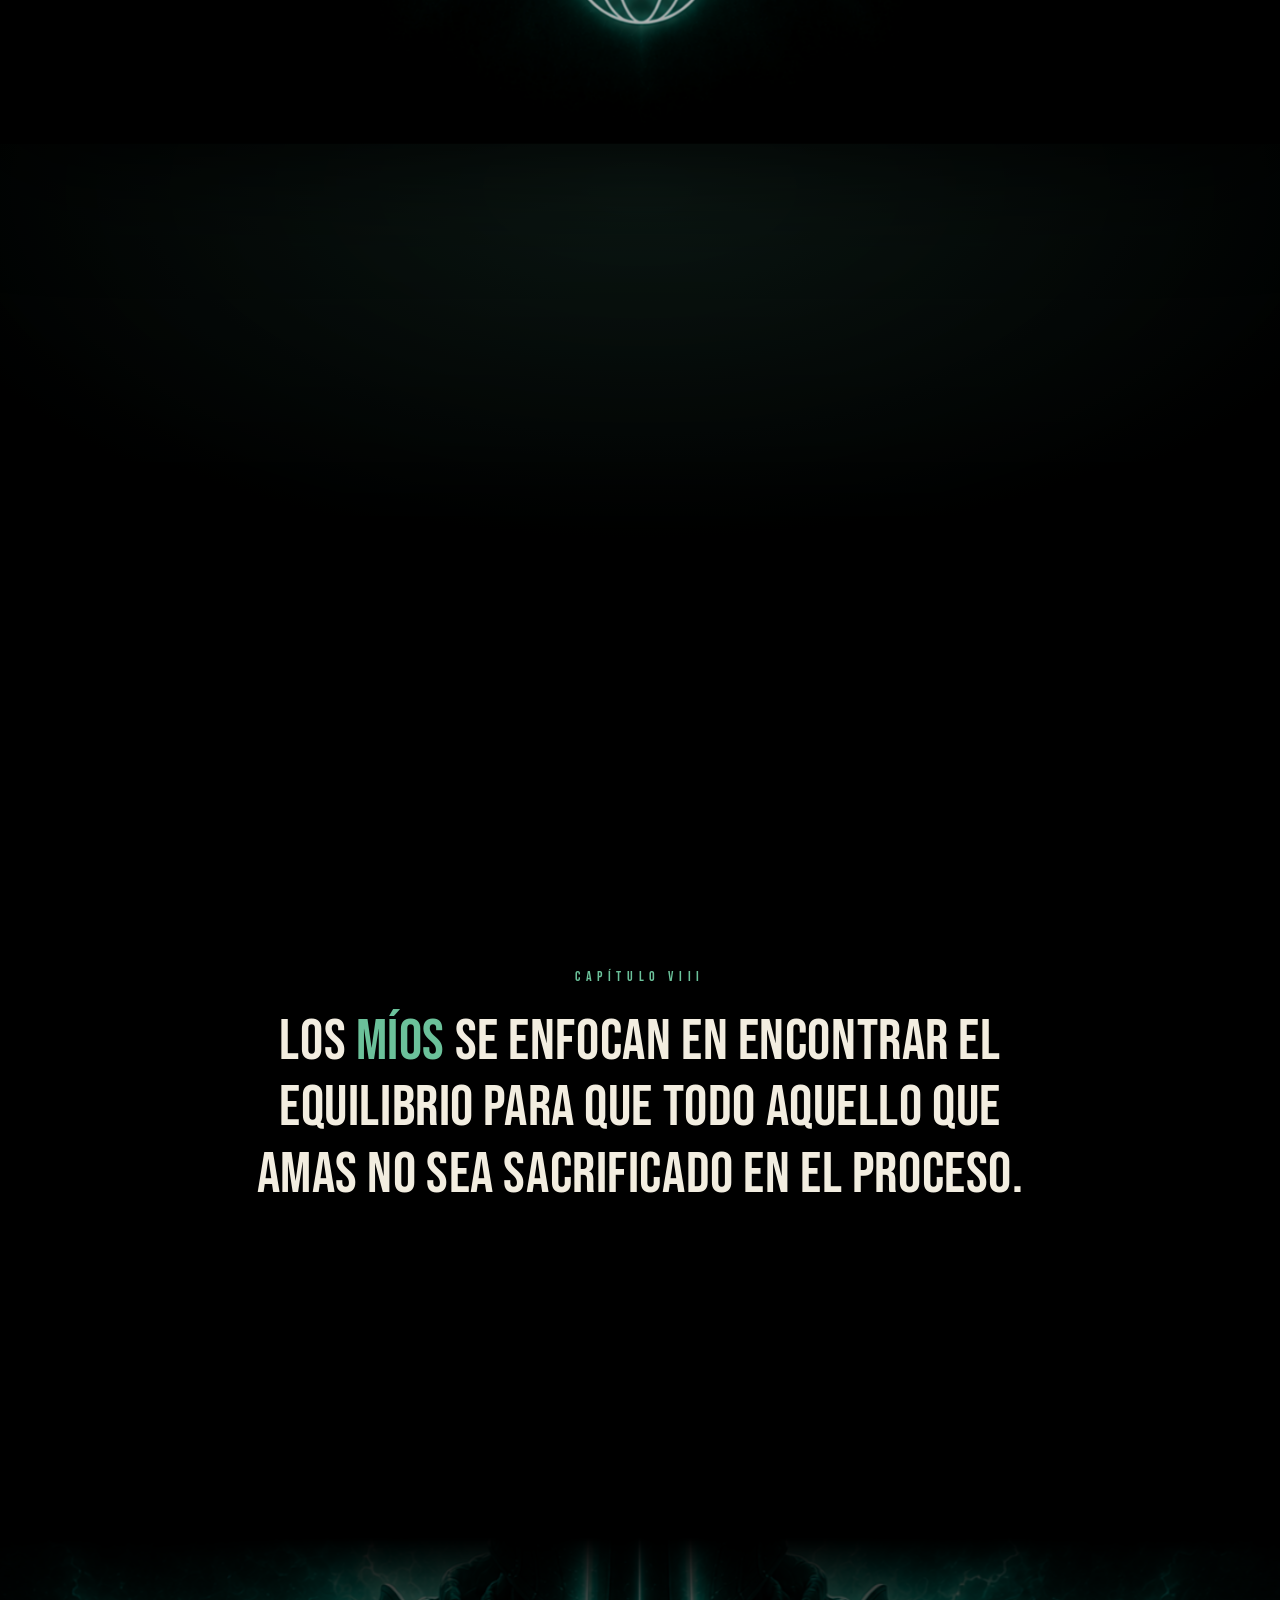
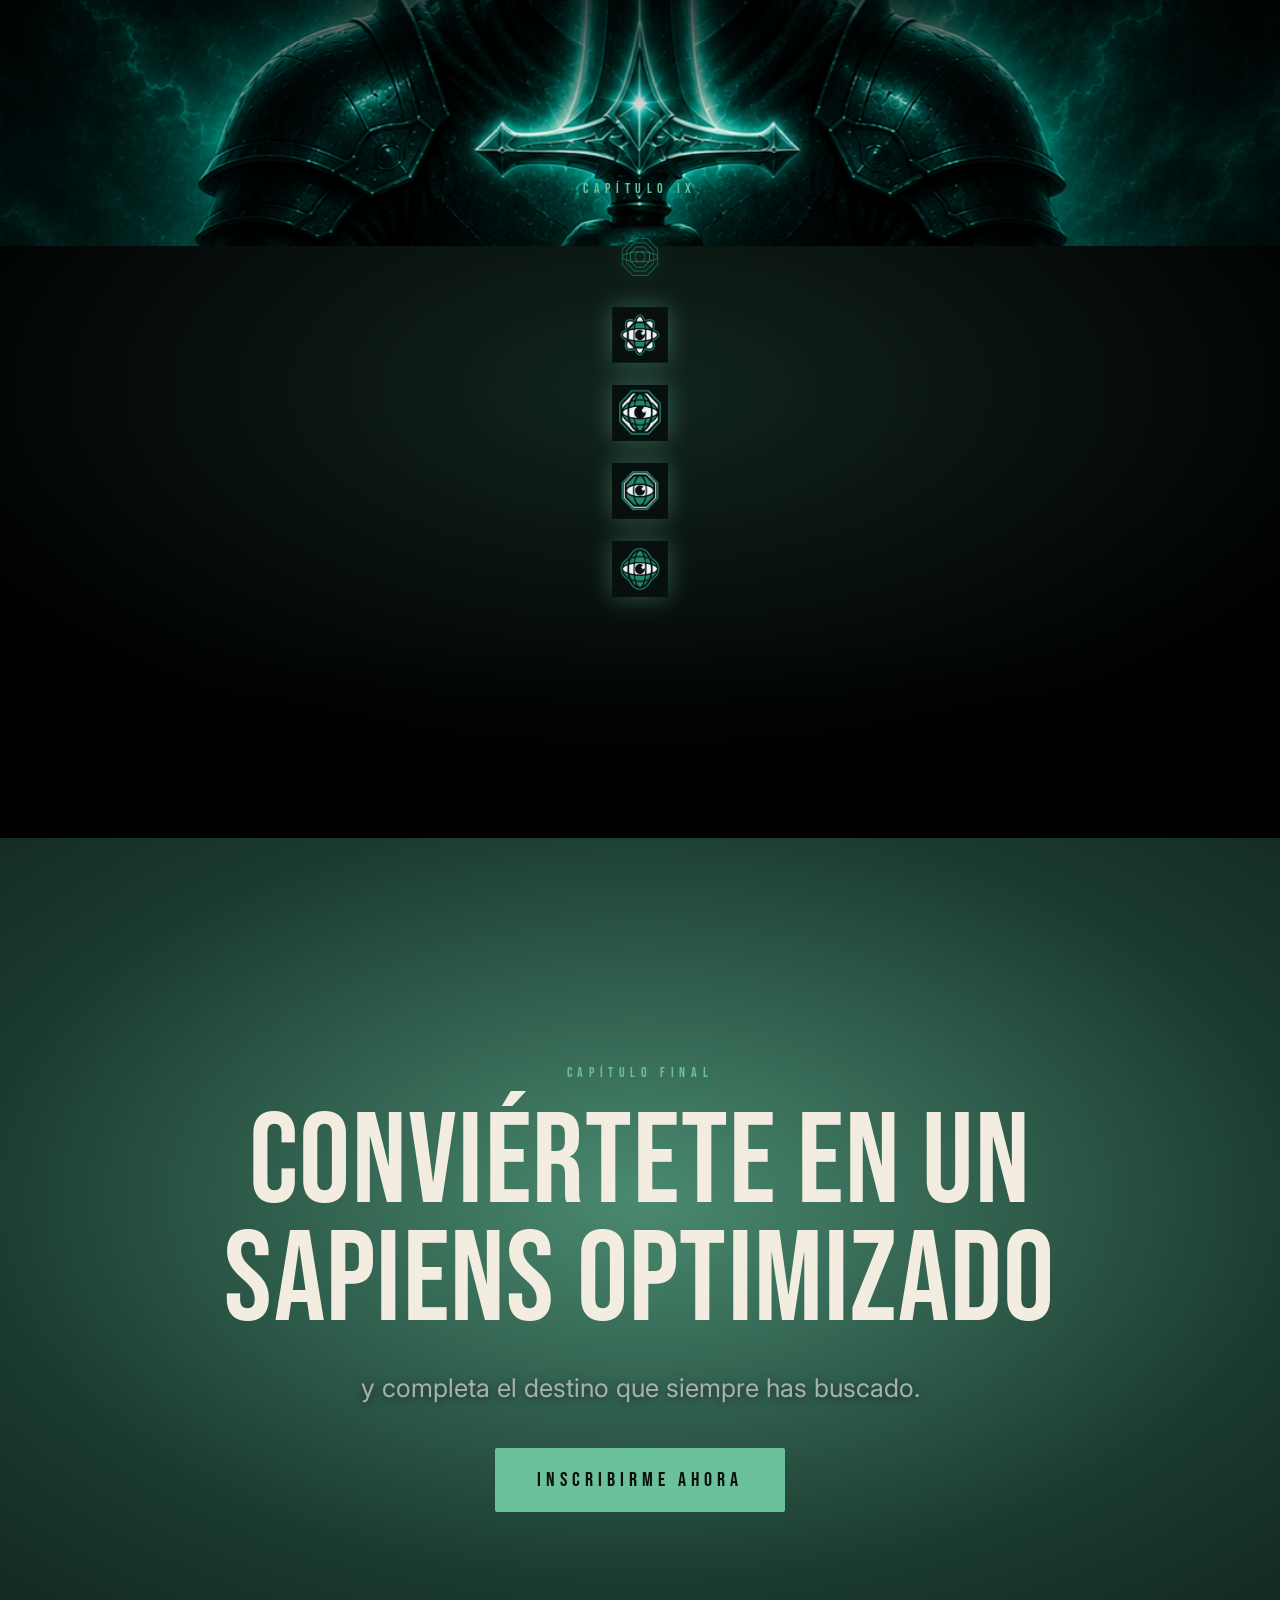
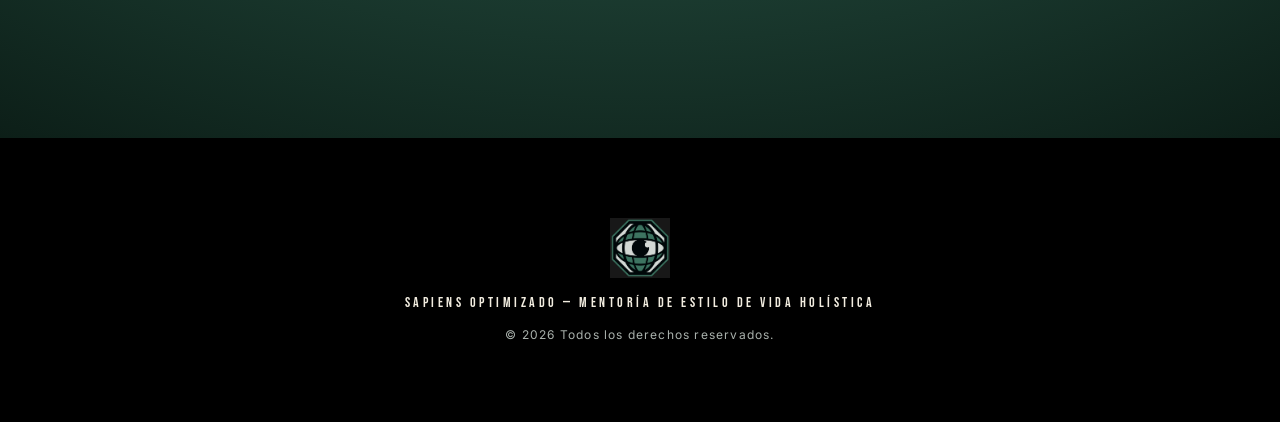
==== commit d09c7fea: "Cambios al sitio de imagen y textos" ====
--- a/index.html
+++ b/index.html
@@ -29,9 +29,9 @@
 
 <main id="top">
 
-  <!-- 1 -->
+  <!-- 1: eye (top third of seccion1y2) -->
   <section class="scene scene--eye" data-scene="1">
-    <div class="bg" style="background-image:url('./img/01-eye-dimension.jpg')"></div>
+    <div class="bg bg-pan-top" style="background-image:url('./img/seccion1y2.png')"></div>
     <div class="veil"></div>
     <div class="content center">
       <p class="kicker reveal">Capítulo I</p>
@@ -41,9 +41,9 @@
     <div class="scroll-hint">Descender ↓</div>
   </section>
 
-  <!-- 2 -->
-  <section class="scene" data-scene="2">
-    <div class="bg" style="background-image:url('./img/02-hero-sword.jpg')"></div>
+  <!-- 2: warrior (bottom third of same image) -->
+  <section class="scene scene--blend-prev" data-scene="2">
+    <div class="bg bg-pan-bottom" style="background-image:url('./img/seccion1y2.png')"></div>
     <div class="veil"></div>
     <div class="content left">
       <p class="kicker reveal">Capítulo II</p>
@@ -52,153 +52,111 @@
     </div>
   </section>
 
-  <!-- 3 -->
+  <!-- 3: portal -->
   <section class="scene" data-scene="3">
-    <div class="bg parallax" style="background-image:url('./img/03-unknown.jpg')"></div>
+    <div class="bg parallax" style="background-image:url('./img/seccion3-portal.png')"></div>
     <div class="veil"></div>
     <div class="content center">
       <p class="kicker reveal">Capítulo III</p>
       <h2 class="display huge reveal">Lo desconocido.</h2>
-      <p class="lede reveal">Un umbral. Un llamado. Algo del otro lado que aún no tiene forma.</p>
     </div>
   </section>
 
-  <!-- 4 -->
+  <!-- 4: dragon -->
   <section class="scene" data-scene="4">
-    <div class="bg" style="background-image:url('./img/04-heroine-dragon.jpg')"></div>
+    <div class="bg" style="background-image:url('./img/dragon.png')"></div>
     <div class="veil dense"></div>
-    <div class="content right">
+    <div class="content right corner-br">
       <p class="kicker reveal">Capítulo IV</p>
       <h2 class="display reveal">Has derrotado al dragón.</h2>
       <p class="lede reveal">
-        Has pasado por duras batallas, has reclamado el tesoro…
-        pero ha requerido el sacrificio de tu <span class="hl">cuerpo</span>,
-        tus <span class="hl">relaciones</span>, tu <span class="hl">salud</span>.
+        Yo sé que ya has pasado por duras batallas, has derrotado al dragón,
+        reclamado el tesoro… pero siempre ha requerido el sacrificio de tu
+        <span class="hl">cuerpo</span>, tus <span class="hl">relaciones</span>,
+        tu <span class="hl">salud</span>.
       </p>
     </div>
   </section>
 
-  <!-- 5 -->
+  <!-- 5: wounded hero -->
   <section class="scene" data-scene="5">
-    <div class="bg" style="background-image:url('./img/05-healing-hand.jpg')"></div>
+    <div class="bg" style="background-image:url('./img/seccion5-heroeherido.png')"></div>
     <div class="veil"></div>
-    <div class="content center">
+    <div class="content left corner-tl">
       <p class="kicker reveal">Capítulo V</p>
-      <h2 class="display reveal">O quizás aún estás a tiempo…</h2>
-      <div class="pulse-orb reveal" aria-hidden="true"></div>
+      <h2 class="display reveal">Tenía que hacer ese sacrificio para lograrlo.</h2>
+      <p class="whisper reveal">— dice el héroe mostrando sus cicatrices</p>
     </div>
   </section>
 
-  <!-- 6 -->
+  <!-- 6: abyss -->
   <section class="scene" data-scene="6">
-    <div class="bg" style="background-image:url('./img/06-family-photo.jpg')"></div>
+    <div class="bg parallax" style="background-image:url('./img/seccion6-abismo.png')"></div>
     <div class="veil"></div>
     <div class="content center narrow">
       <p class="kicker reveal">Capítulo VI</p>
-      <h2 class="display reveal">¿Cómo sé si he sacrificado demasiado?</h2>
-      <h2 class="display reveal delayed">¿O si era el sacrificio correcto?</h2>
+      <h2 class="display reveal">Si estás aquí es porque sabes que sí existe otro camino.</h2>
     </div>
   </section>
 
-  <!-- 7 -->
-  <section class="scene" data-scene="7">
-    <div class="bg parallax" style="background-image:url('./img/07-abyss.jpg')"></div>
-    <div class="veil"></div>
-    <div class="content left">
+  <!-- 7a: dark text intro (moved from five-eyes scene) -->
+  <section class="scene scene--black" data-scene="7">
+    <div class="content center">
       <p class="kicker reveal">Capítulo VII</p>
-      <h2 class="display reveal">El miedo a hacer el sacrificio no te lo dirá.</h2>
-      <p class="lede reveal">Eso siempre existirá.</p>
+      <h2 class="display reveal">Este viaje no fue hecho para hacerlo solo.</h2>
+      <p class="lede reveal">En este nuevo camino tus ojos se enfocan en lograr tu sueño.</p>
     </div>
   </section>
 
-  <!-- 8 -->
-  <section class="scene scene--void" data-scene="8">
+  <!-- 7b: five eyes (image only) -->
+  <section class="scene scene--void" data-scene="7b">
+    <div class="bg parallax" style="background-image:url('./img/seccion7-ojos.png')"></div>
+    <div class="veil"></div>
+  </section>
+
+  <!-- 8: black highlight -->
+  <section class="scene scene--black" data-scene="8">
     <div class="content center narrow">
       <p class="kicker reveal">Capítulo VIII</p>
-      <h2 class="display huge reveal">
-        Es el <span class="accent">arrepentimiento</span> que viene después
-        de haber ignorado los susurros que te decían
-        que el sacrificio no valía la pena.
+      <h2 class="display compact reveal">
+        Los <span class="accent">míos</span> se enfocan en encontrar el equilibrio
+        para que todo aquello que amas no sea sacrificado en el proceso.
       </h2>
     </div>
   </section>
 
-  <!-- 9 -->
-  <section class="scene" data-scene="9">
-    <div class="bg" style="background-image:url('./img/09-hero-looking-eye.jpg')"></div>
-    <div class="veil"></div>
-    <div class="content center">
+  <!-- 9: five pillars -->
+  <section class="scene scene--void" data-scene="9">
+        <div class="bg parallax" style="background-image:url('./img/seccion9-pilares.png')"></div>
+    <div class="content pillars-content">
       <p class="kicker reveal">Capítulo IX</p>
-      <h2 class="display reveal">Pero son apenas susurros.</h2>
-      <p class="lede reveal">¿Cómo se supone que los perciba?</p>
-    </div>
-  </section>
-
-  <!-- 10 - five eyes -->
-  <section class="scene scene--void" data-scene="10">
-    <div class="content center">
-      <p class="kicker reveal">Capítulo X</p>
-      <div class="eyes-row" id="eyesRow" aria-hidden="true">
-        <div class="eye-slot" data-i="0"><img src="./img/eye-logo.png" alt="" /></div>
-        <div class="eye-slot" data-i="1"><img src="./img/eye-logo.png" alt="" /></div>
-        <div class="eye-slot eye-slot--main" data-i="2"><img src="./img/eye-logo.png" alt="" /></div>
-        <div class="eye-slot" data-i="3"><img src="./img/eye-logo.png" alt="" /></div>
-        <div class="eye-slot" data-i="4"><img src="./img/eye-logo.png" alt="" /></div>
-      </div>
-      <h2 class="display reveal">Tus ojos ven la meta.</h2>
-      <p class="lede reveal">Los míos, ven los otros aspectos de tu vida.</p>
-    </div>
-  </section>
-
-  <!-- 11 - five pillars appear -->
-  <section class="scene scene--void" data-scene="11">
-    <div class="content center">
-      <p class="kicker reveal">Capítulo XI</p>
-      <div class="pillars" id="pillars">
+      <div class="pillars">
         <div class="pillar" data-i="0">
-          <img src="./img/eye-logo.png" alt="" />
+          <img src="./img/Recurso 13.png" alt="Movimiento" />
           <span>Movimiento</span>
         </div>
         <div class="pillar" data-i="1">
-          <img src="./img/eye-logo.png" alt="" />
+          <img src="./img/ojosapiens3.png" alt="Comunicación" />
           <span>Comunicación</span>
         </div>
         <div class="pillar" data-i="2">
-          <img src="./img/eye-logo.png" alt="" />
+          <img src="./img/ojosapiens1.png" alt="Estilo de Vida" />
           <span>Estilo de Vida</span>
         </div>
         <div class="pillar" data-i="3">
-          <img src="./img/eye-logo.png" alt="" />
+          <img src="./img/ojosapiens4.png" alt="Nutrición" />
           <span>Nutrición</span>
         </div>
         <div class="pillar" data-i="4">
-          <img src="./img/eye-logo.png" alt="" />
+          <img src="./img/ojosapiens5.png" alt="Sexualidad" />
           <span>Sexualidad</span>
         </div>
       </div>
     </div>
   </section>
 
-  <!-- 12 -->
-  <section class="scene scene--void" data-scene="12">
-    <div class="content center narrow">
-      <p class="kicker reveal">Capítulo XII</p>
-      <h2 class="display huge reveal">
-        Este viaje <span class="accent">no fue hecho</span> para hacerlo solo.
-      </h2>
-      <p class="lede reveal">
-        Tú te enfocas en lograr tu sueño.
-        Nosotros nos enfocamos en encontrar el equilibrio
-        para que todo aquello que amas
-        no sea sacrificado en el proceso.
-      </p>
-    </div>
-  </section>
-
-  <!-- 13 -->
-  <section class="scene scene--finale" data-scene="13" id="inscribirse">
-    <div class="bg" style="background-image:url('./img/13-heroine-victory.jpg')"></div>
-    <div class="veil"></div>
+  <!-- 10: green finale -->
+  <section class="scene scene--finale-green" data-scene="10" id="inscribirse">
     <div class="content center">
       <p class="kicker reveal">Capítulo Final</p>
       <h2 class="display huge reveal">Conviértete en un Sapiens Optimizado</h2>
--- a/styles.css
+++ b/styles.css
@@ -49,14 +49,24 @@
 }
 .scene--void{background:radial-gradient(1200px 600px at 50% 50%,rgba(27,59,48,.5),#000 65%)}
 .scene--eye{background:#000}
+.scene--black{background:#000}
+.scene--finale-green{background:radial-gradient(1200px 700px at 50% 40%,var(--green) 0%,var(--green-deep) 55%,#0a1a14 100%)}
 .bg{
   position:absolute;inset:-6% -3%;z-index:-2;
   background-size:cover;background-position:center;
   will-change:transform;transform:scale(1.05);
 }
+.bg-video{object-fit:cover;width:100%;height:100%;inset:0;transform:scale(1.02)}
+
+/* Scene 7b: show the full eyes image instead of cropping it */
+.scene[data-scene="7b"] .bg{
+  inset:0;background-size:contain;background-repeat:no-repeat;
+  transform:scale(.94);
+  filter:drop-shadow(0 0 60px rgba(0,0,0,.9));
+}
 .bg.parallax{transition:transform .2s linear}
-.veil{position:absolute;inset:0;z-index:-1;background:linear-gradient(180deg,rgba(0,0,0,.55),rgba(0,0,0,.75))}
-.veil.dense{background:linear-gradient(180deg,rgba(0,0,0,.65),rgba(0,0,0,.9))}
+.veil{position:absolute;inset:0;z-index:-1;background:linear-gradient(180deg,rgba(0,0,0,.2),rgba(0, 0, 0, 0.5))}
+.veil.dense{background:linear-gradient(180deg,rgba(0,0,0,.3),rgba(0,0,0,.5))}
 
 /* Scene transitions - fade between neighbors */
 .scene::before{
@@ -67,6 +77,22 @@
   content:"";position:absolute;bottom:0;left:0;right:0;height:22vh;
   background:linear-gradient(0deg,#000,transparent);pointer-events:none;z-index:0;
 }
+.scene--finale-green::before,.scene--finale-green::after{display:none}
+
+/* Seamless blend: scene 1 -> scene 2 (no black seam) */
+.scene--eye::after{background:linear-gradient(0deg,rgba(0,0,0,.6) 0%,rgba(0,0,0,.2) 55%,transparent 100%);height:32vh}
+.scene--blend-prev{margin-top:-18vh}
+.scene--blend-prev::before{background:linear-gradient(180deg,rgba(0,0,0,.6) 0%,rgba(0,0,0,.3) 45%,transparent 100%);height:32vh}
+.scene--blend-prev .veil{background:linear-gradient(180deg,rgba(0,0,0,.3),rgba(0,0,0,.55))}
+
+/* Same-image camera pan (scene 1 top third -> scene 2 bottom third) */
+.bg-pan-top,.bg-pan-bottom{
+  background-size:auto 260%;
+  background-repeat:no-repeat;
+  transform:none;inset:0;
+}
+.bg-pan-top{background-position:center top}
+.bg-pan-bottom{background-position:center bottom}
 
 /* Content */
 .content{position:relative;z-index:2;max-width:1100px;width:100%}
@@ -74,6 +100,10 @@
 .content.left{text-align:left;margin-right:auto;max-width:820px}
 .content.right{text-align:right;margin-left:auto;max-width:820px}
 .content.narrow{max-width:900px}
+
+/* Corner-anchored content (pins the content block to a scene corner) */
+.content.corner-br{align-self:flex-end;margin-top:auto}
+.content.corner-tl{align-self:flex-start;margin-bottom:auto}
 
 .kicker{
   font-family:var(--font-display);
@@ -89,13 +119,21 @@
   text-wrap:balance;
 }
 .display.huge{font-size:clamp(56px,10vw,168px)}
+.display.compact{font-size:clamp(32px,4.5vw,64px);line-height:1.15}
 .display.delayed{margin-top:12px;color:var(--green-bright)}
 .lede{
-  margin-top:28px;font-size:clamp(16px,1.5vw,22px);
+  margin-top:28px;font-size:clamp(19px,2vw,28px);
   color:var(--ink-dim);max-width:60ch;line-height:1.55;
+  text-shadow:0 2px 10px rgba(0,0,0,.55);
 }
 .content.center .lede{margin-left:auto;margin-right:auto}
-.whisper{margin-top:22px;font-style:italic;color:var(--ink-dim);letter-spacing:.02em;font-size:clamp(14px,1.2vw,18px)}
+.whisper{
+  display:inline-block;margin-top:22px;font-style:italic;color:var(--ink-dim);letter-spacing:.02em;
+  font-size:clamp(17px,1.7vw,23px);
+  padding:8px 20px;border-radius:4px;
+  background:rgba(0,0,0,.78);
+  text-shadow:0 2px 10px rgba(0,0,0,.7);
+}
 .hl{color:var(--green-bright)}
 .accent{color:var(--green-bright)}
 
@@ -152,35 +190,48 @@
 }
 .eye-slot img{width:100%;height:100%;object-fit:contain}
 .eye-slot--main{width:clamp(90px,12vw,170px)}
-.scene[data-scene="10"].in-view .eye-slot--main{opacity:1;transform:scale(1);transition-delay:.1s}
-.scene[data-scene="10"].in-view .eye-slot[data-i="1"]{opacity:1;transform:scale(1);transition-delay:.5s}
-.scene[data-scene="10"].in-view .eye-slot[data-i="3"]{opacity:1;transform:scale(1);transition-delay:.5s}
-.scene[data-scene="10"].in-view .eye-slot[data-i="0"]{opacity:1;transform:scale(1);transition-delay:.9s}
-.scene[data-scene="10"].in-view .eye-slot[data-i="4"]{opacity:1;transform:scale(1);transition-delay:.9s}
+.scene[data-scene="7"].in-view .eye-slot--main{opacity:1;transform:scale(1);transition-delay:.1s}
+.scene[data-scene="7"].in-view .eye-slot[data-i="1"]{opacity:1;transform:scale(1);transition-delay:.5s}
+.scene[data-scene="7"].in-view .eye-slot[data-i="3"]{opacity:1;transform:scale(1);transition-delay:.5s}
+.scene[data-scene="7"].in-view .eye-slot[data-i="0"]{opacity:1;transform:scale(1);transition-delay:.9s}
+.scene[data-scene="7"].in-view .eye-slot[data-i="4"]{opacity:1;transform:scale(1);transition-delay:.9s}
 
 /* Pillars (scene 11) */
+.pillars-content{
+  margin:0 auto;text-align:center;max-width:520px;
+}
 .pillars{
-  display:grid;grid-template-columns:repeat(5,1fr);
-  gap:clamp(12px,2vw,32px);margin:24px auto 0;max-width:1200px;
+  display:flex;flex-direction:column;align-items:center;
+  gap:clamp(10px,2vw,22px);margin:32px auto 0;
 }
 .pillar{
-  display:flex;flex-direction:column;align-items:center;gap:16px;
-  padding:28px 12px;border:1px solid rgba(107,193,154,.15);
-  border-radius:6px;background:rgba(107,193,154,.03);
+  position:relative;display:flex;flex-direction:row;align-items:center;
   opacity:0;transform:translateY(30px);
-  transition:opacity .7s var(--ease),transform .7s var(--ease),border-color .3s;
-}
-.pillar:hover{border-color:rgba(107,193,154,.5)}
-.pillar img{width:64px;height:64px;filter:drop-shadow(0 0 12px rgba(107,193,154,.4))}
+  transition:opacity .7s var(--ease),transform .7s var(--ease);
+}
+.pillar img{
+  width:clamp(40px,5vw,56px);height:clamp(40px,5vw,56px);flex-shrink:0;
+  filter:drop-shadow(0 0 12px rgba(107,193,154,.4));
+  transition:filter .3s var(--ease),transform .3s var(--ease);
+}
+.pillar:hover img{filter:drop-shadow(0 0 20px rgba(107,193,154,.75));transform:scale(1.08)}
 .pillar span{
-  font-family:var(--font-display);font-size:clamp(18px,1.6vw,26px);
-  letter-spacing:.15em;text-transform:uppercase;color:var(--ink);
-}
-.scene[data-scene="11"].in-view .pillar[data-i="0"]{opacity:1;transform:none;transition-delay:.1s}
-.scene[data-scene="11"].in-view .pillar[data-i="1"]{opacity:1;transform:none;transition-delay:.35s}
-.scene[data-scene="11"].in-view .pillar[data-i="2"]{opacity:1;transform:none;transition-delay:.6s}
-.scene[data-scene="11"].in-view .pillar[data-i="3"]{opacity:1;transform:none;transition-delay:.85s}
-.scene[data-scene="11"].in-view .pillar[data-i="4"]{opacity:1;transform:none;transition-delay:1.1s}
+  position:absolute;left:calc(100% + 16px);top:50%;
+  transform:translate(-8px,-50%);white-space:nowrap;
+  font-family:var(--font-display);font-size:clamp(14px,1.5vw,22px);
+  letter-spacing:.12em;text-transform:uppercase;color:var(--ink);text-align:left;
+  padding:8px 16px;border-radius:4px;
+  background:rgba(6,14,11,.85);border:1px solid rgba(107,193,154,.3);
+  text-shadow:0 2px 8px rgba(0,0,0,.8);
+  opacity:0;pointer-events:none;z-index:3;
+  transition:opacity .35s var(--ease),transform .35s var(--ease);
+}
+.pillar:hover span,.pillar span.shown{opacity:1;transform:translate(0,-50%)}
+.scene[data-scene="9"].in-view .pillar[data-i="0"]{opacity:1;transform:none;transition-delay:.1s}
+.scene[data-scene="9"].in-view .pillar[data-i="1"]{opacity:1;transform:none;transition-delay:.35s}
+.scene[data-scene="9"].in-view .pillar[data-i="2"]{opacity:1;transform:none;transition-delay:.6s}
+.scene[data-scene="9"].in-view .pillar[data-i="3"]{opacity:1;transform:none;transition-delay:.85s}
+.scene[data-scene="9"].in-view .pillar[data-i="4"]{opacity:1;transform:none;transition-delay:1.1s}
 
 /* Footer */
 footer{background:#000;padding:80px 6vw;text-align:center;color:var(--ink-dim)}
@@ -193,10 +244,11 @@
 @media (max-width:720px){
   .topbar{padding:14px 18px}
   .scene{padding:100px 6vw}
-  .pillars{grid-template-columns:repeat(2,1fr)}
-  .pillar:last-child{grid-column:span 2;max-width:50%;margin:0 auto}
   .eyes-row{gap:8px}
   .content.left,.content.right{text-align:center;margin:0 auto}
+  .pillars-content{max-width:100%}
+  .pillars{gap:clamp(8px,3vw,16px);align-items:flex-start;margin-left:8vw}
+  .pillar span{font-size:13px;padding:6px 12px}
 }
 
 @media (prefers-reduced-motion:reduce){
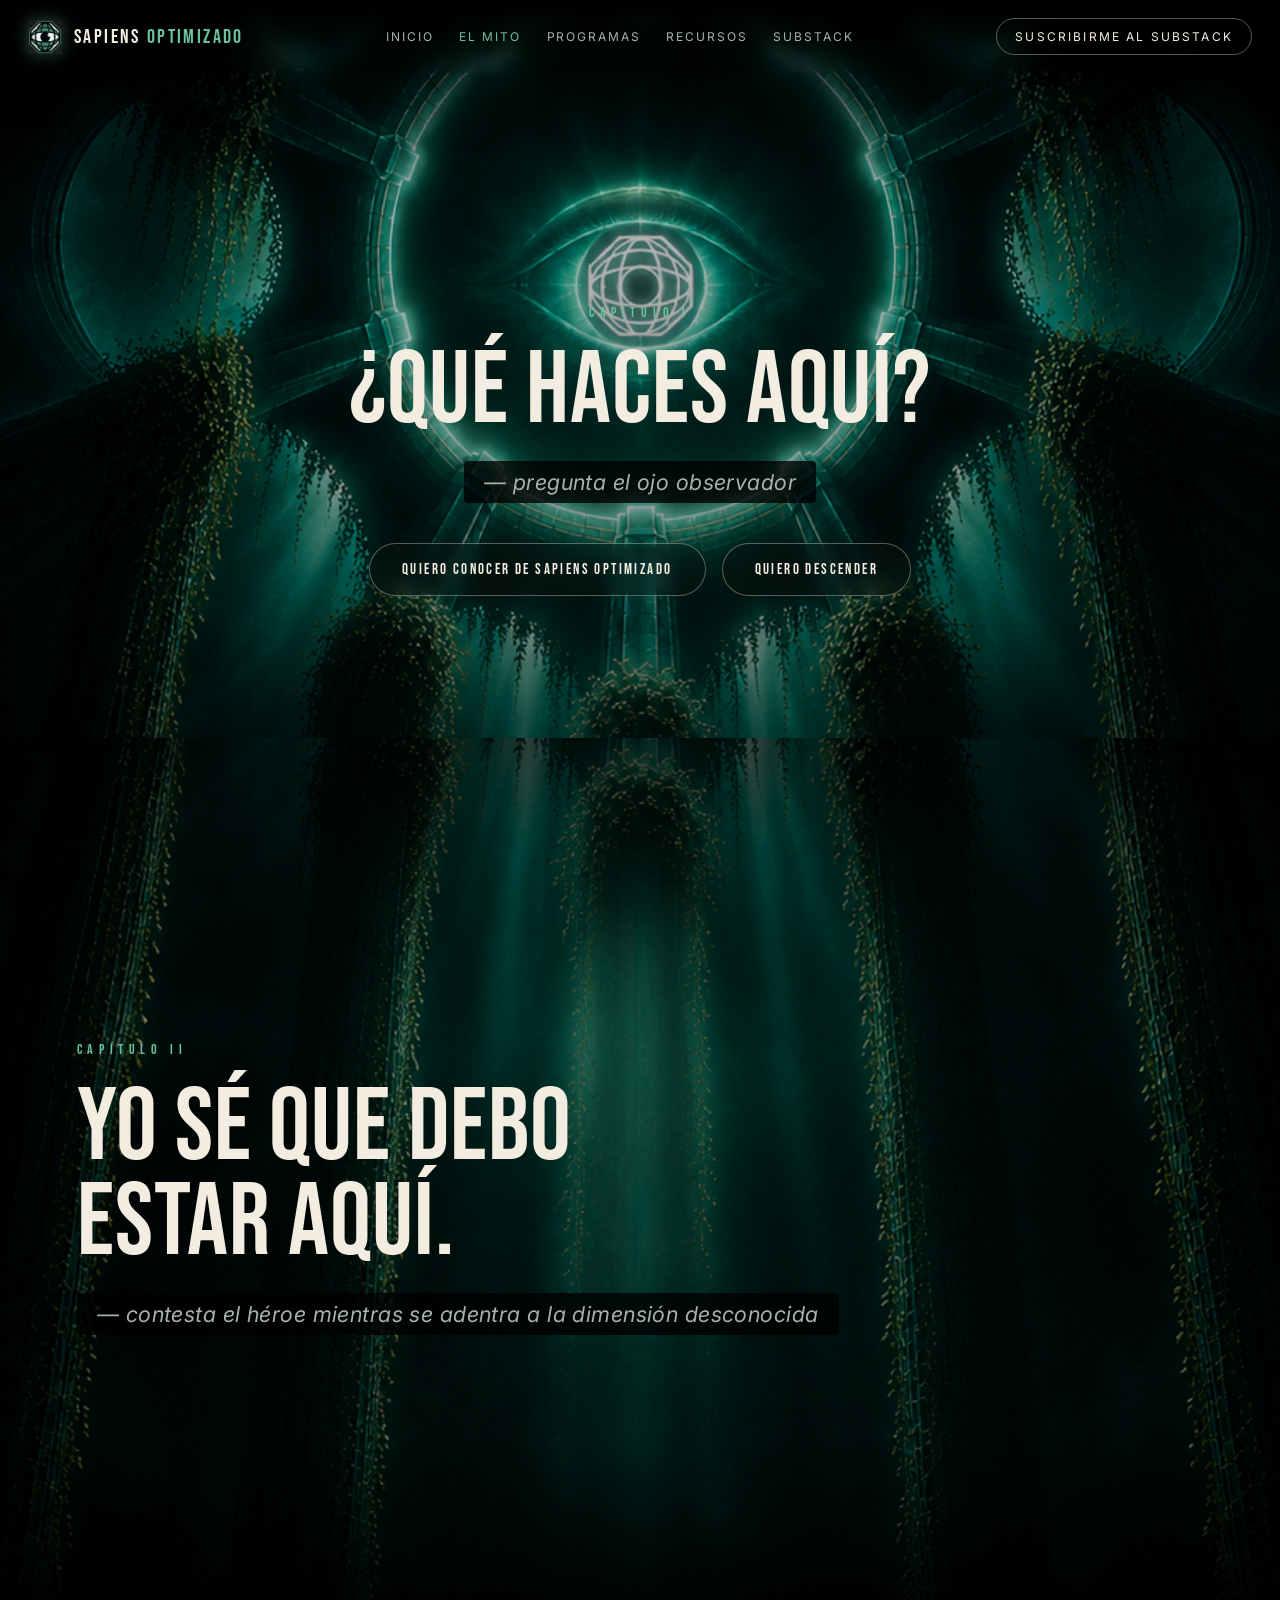
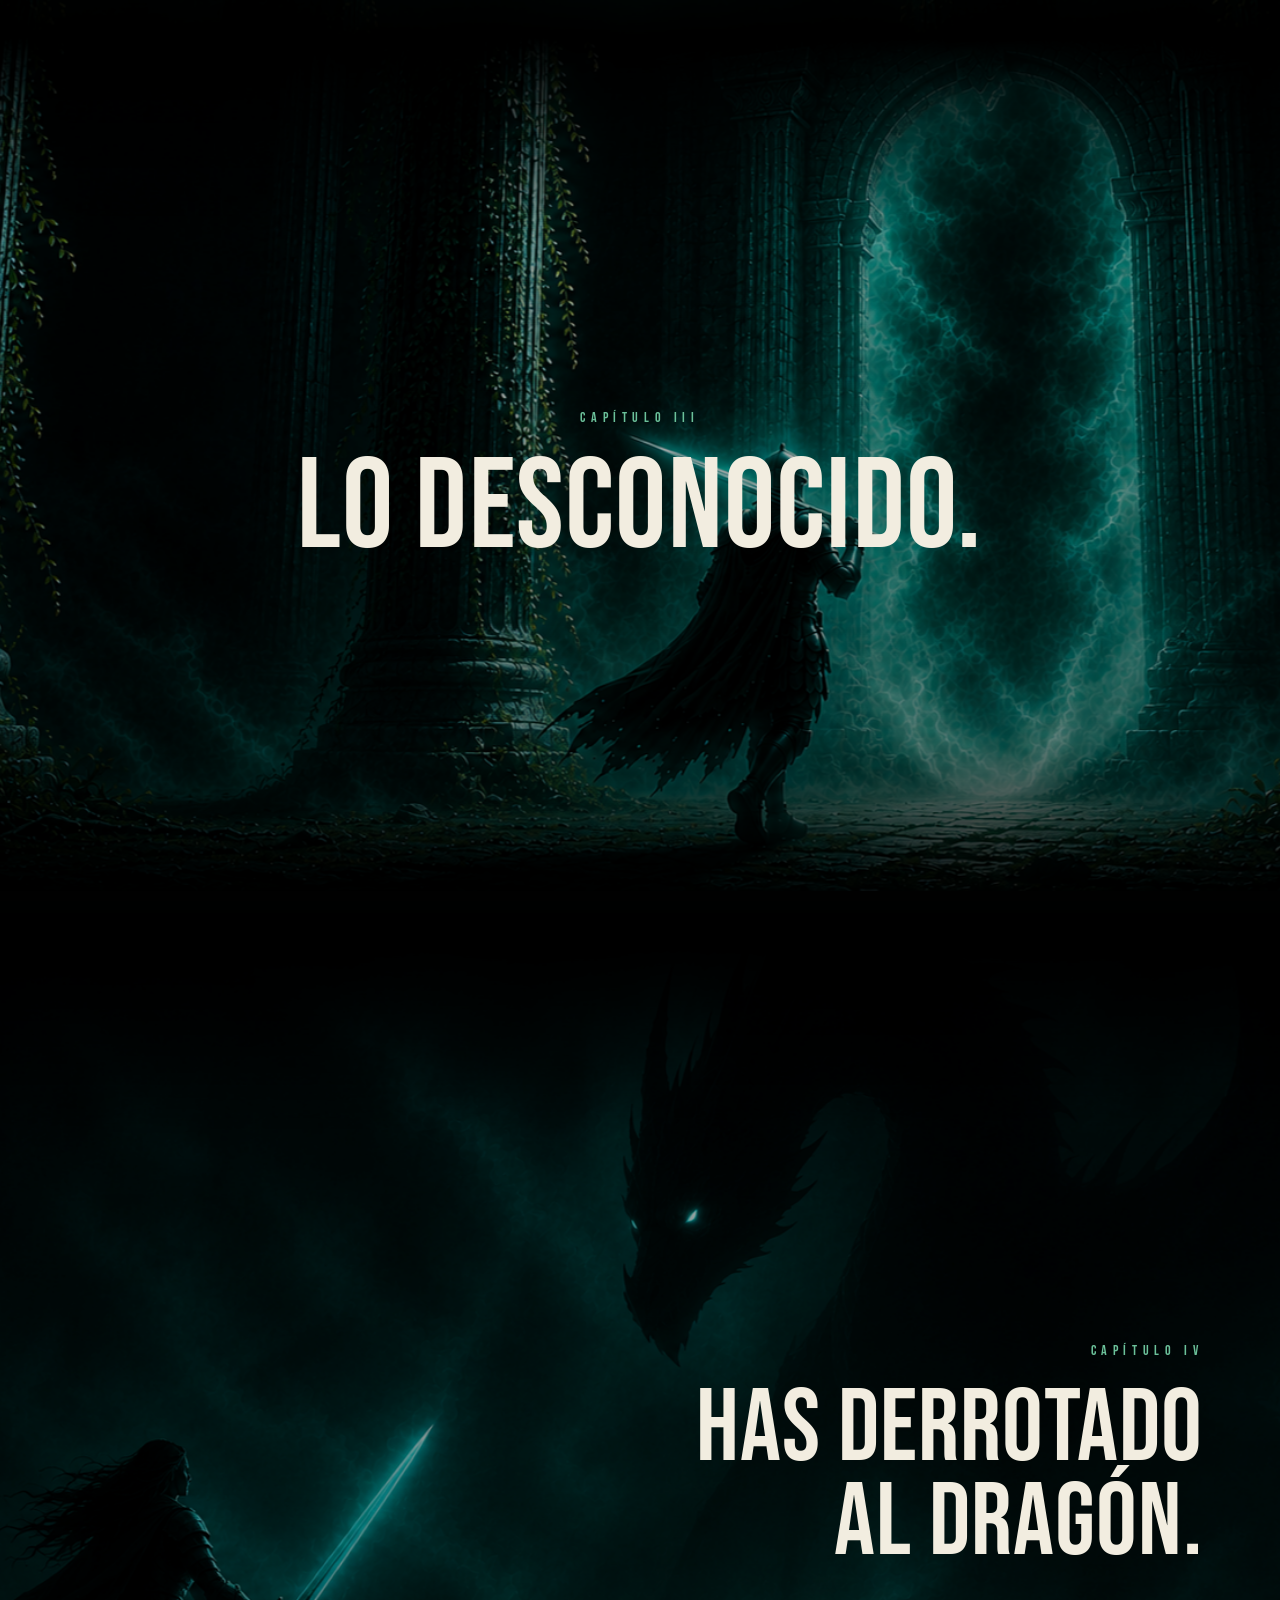
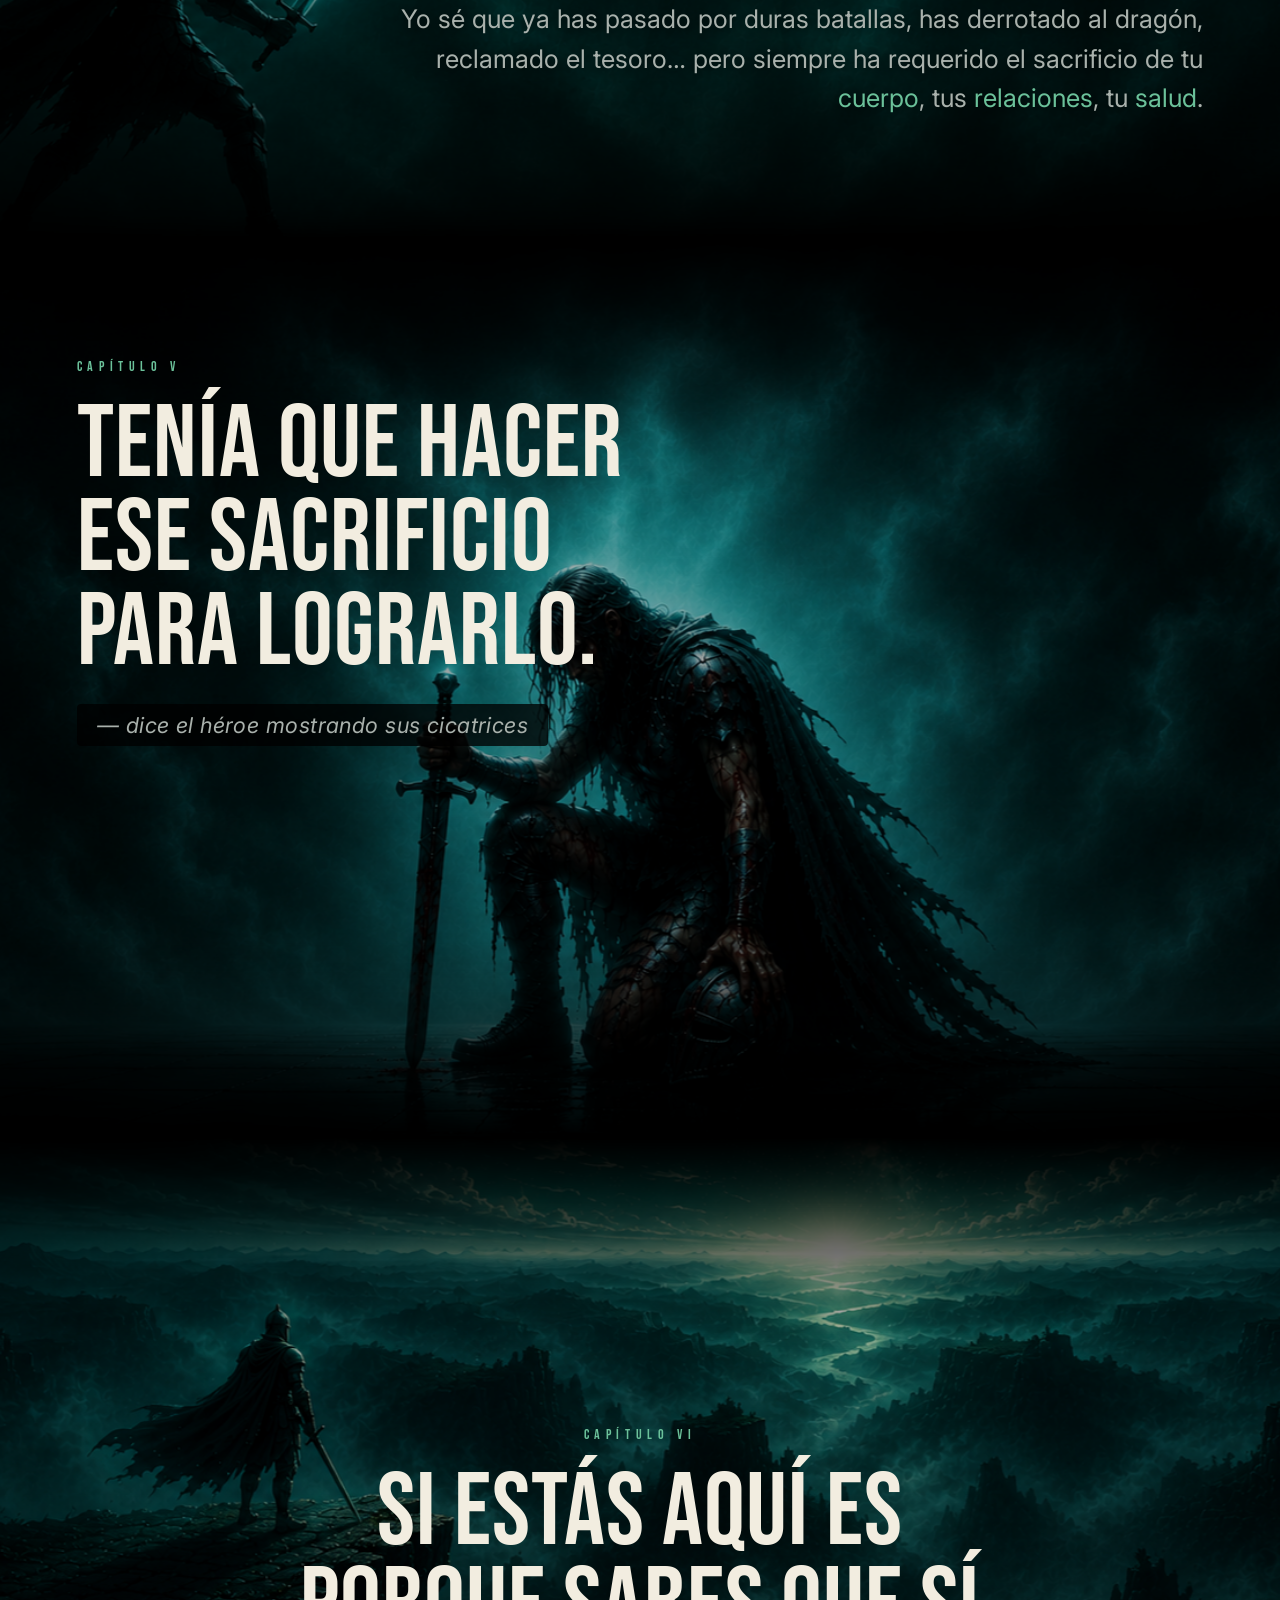
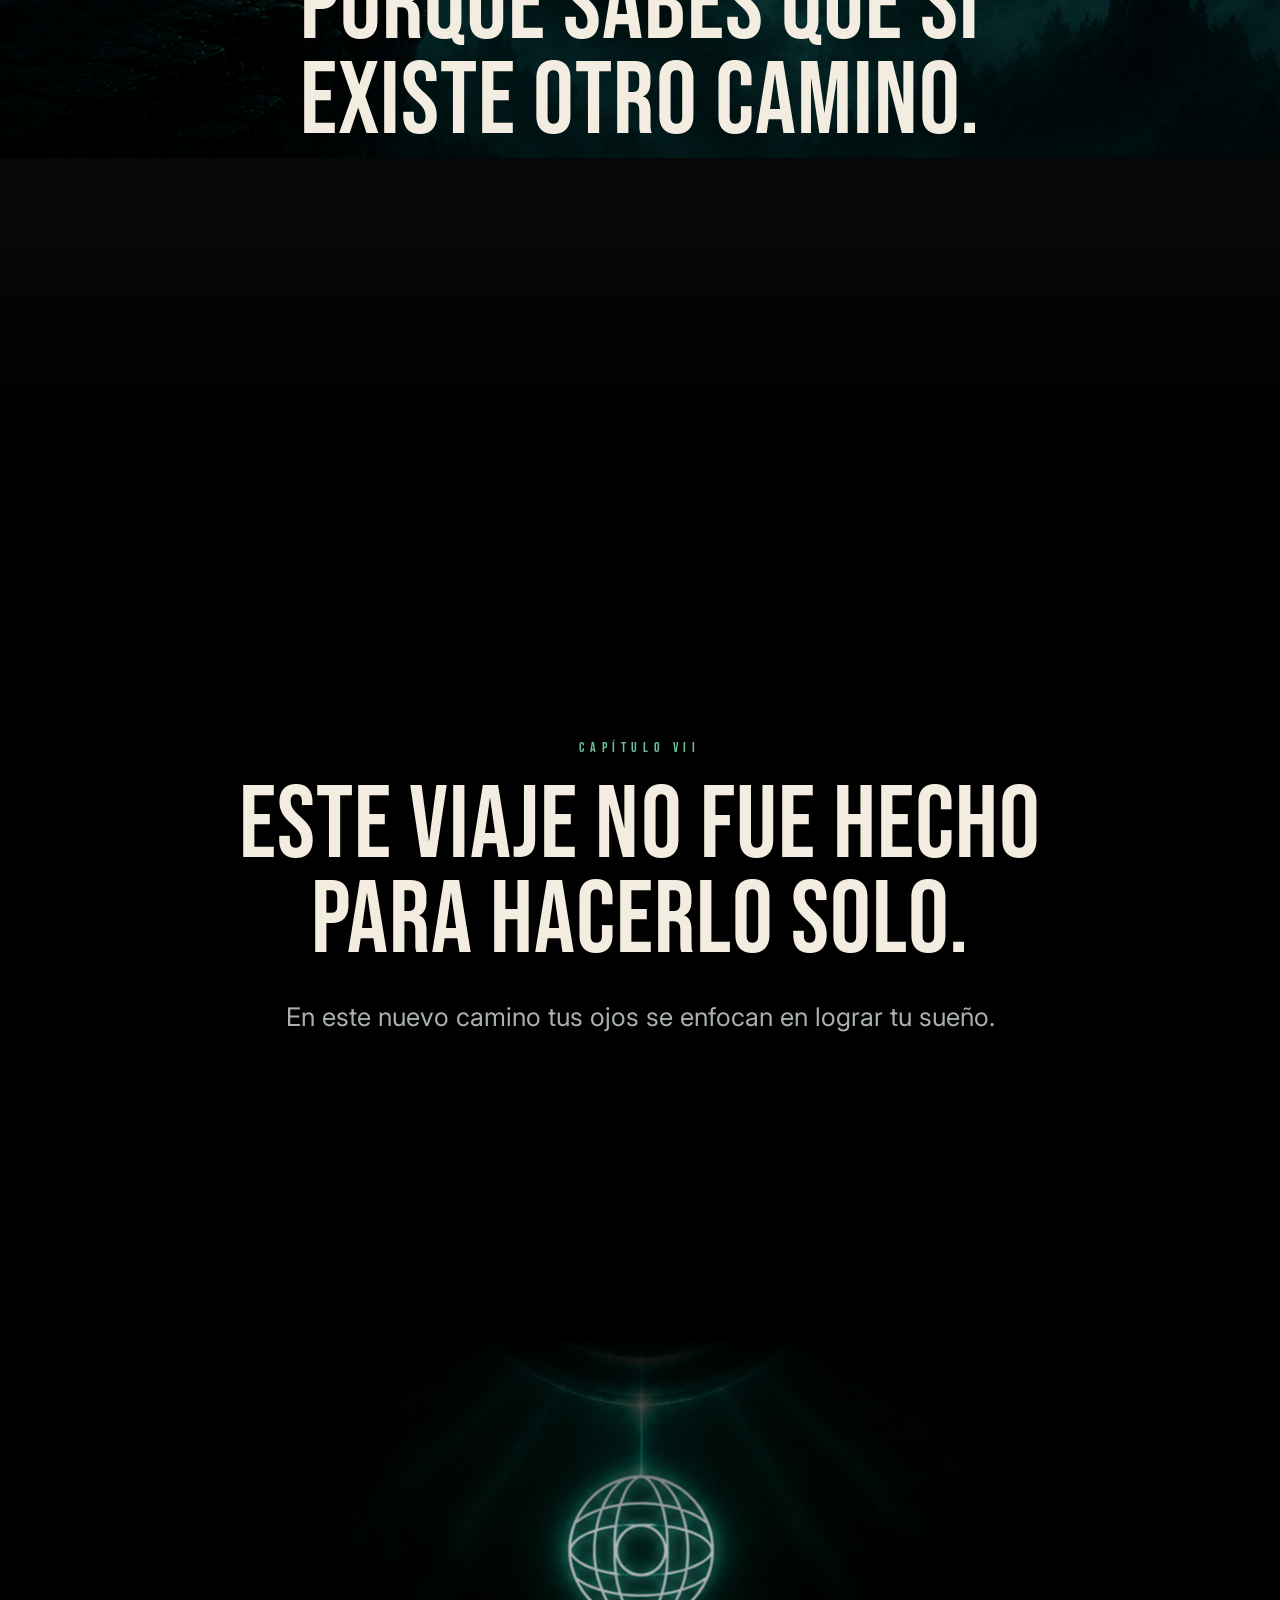
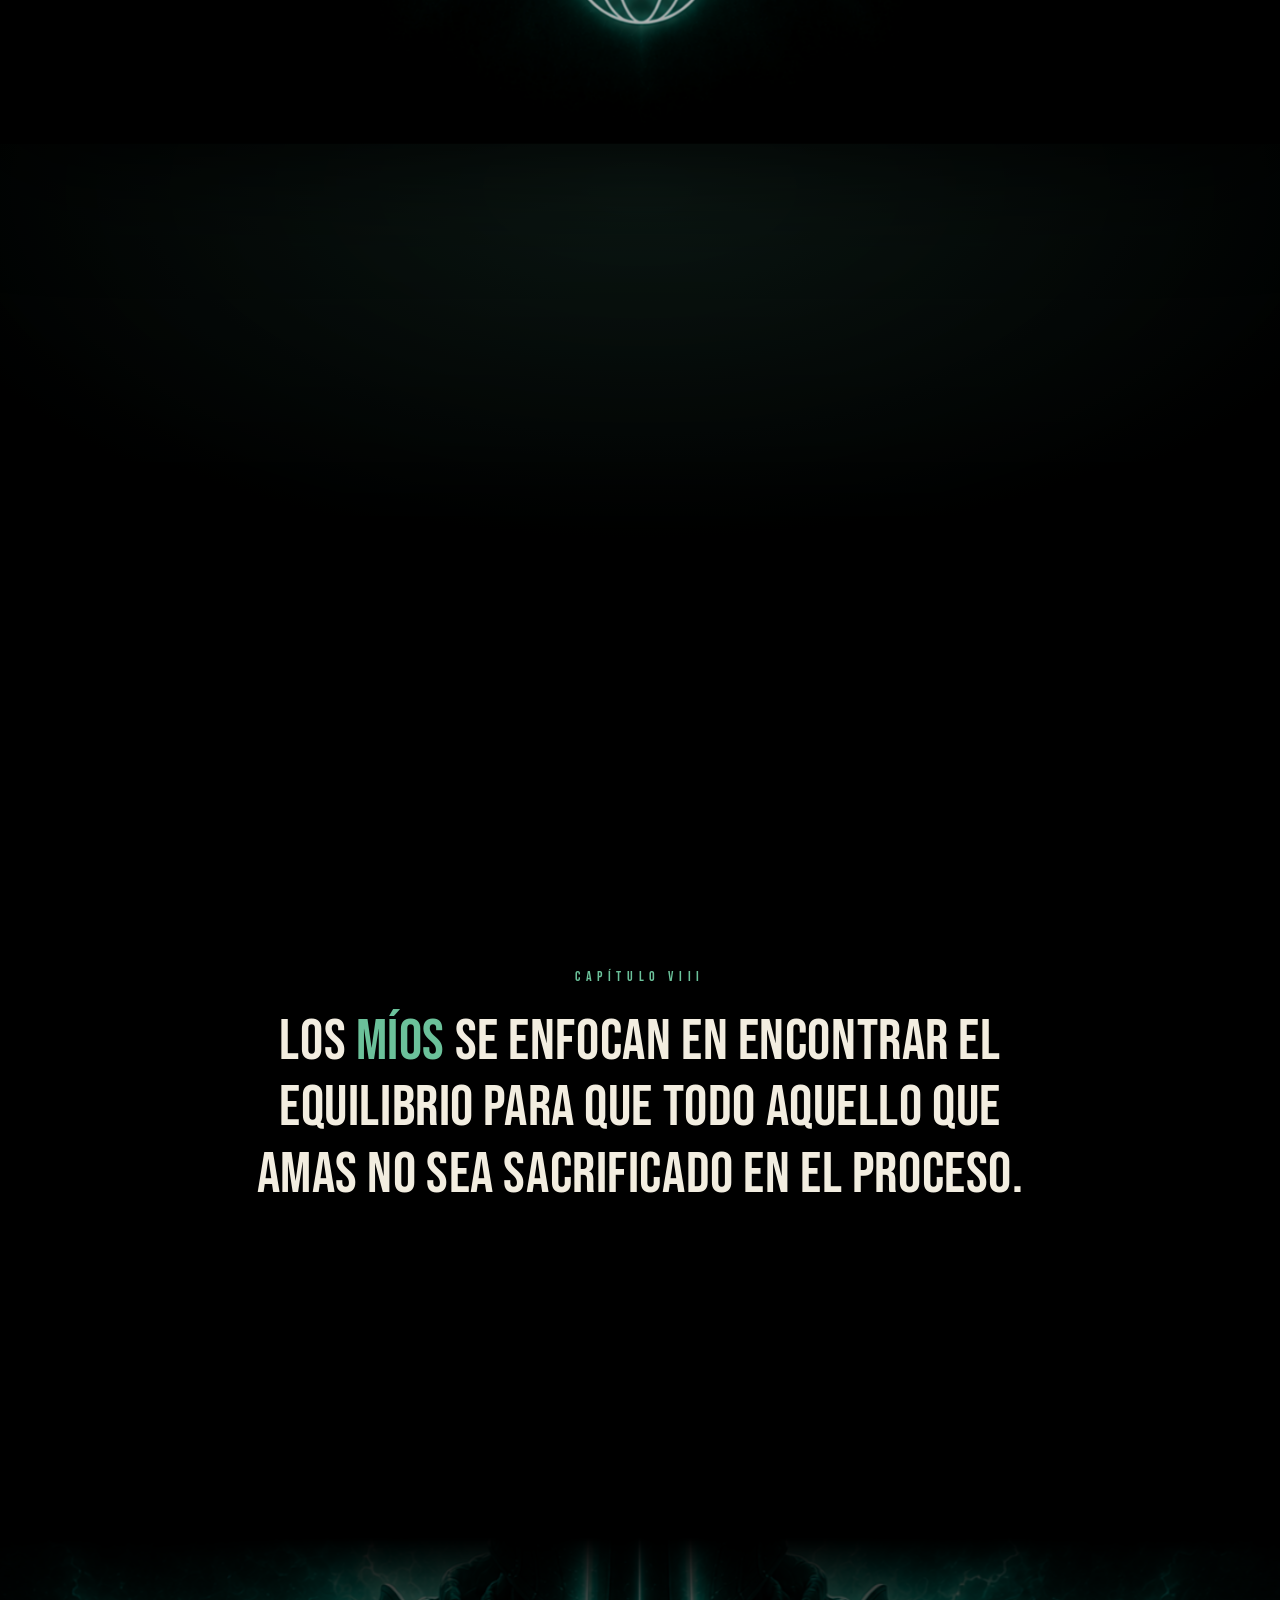
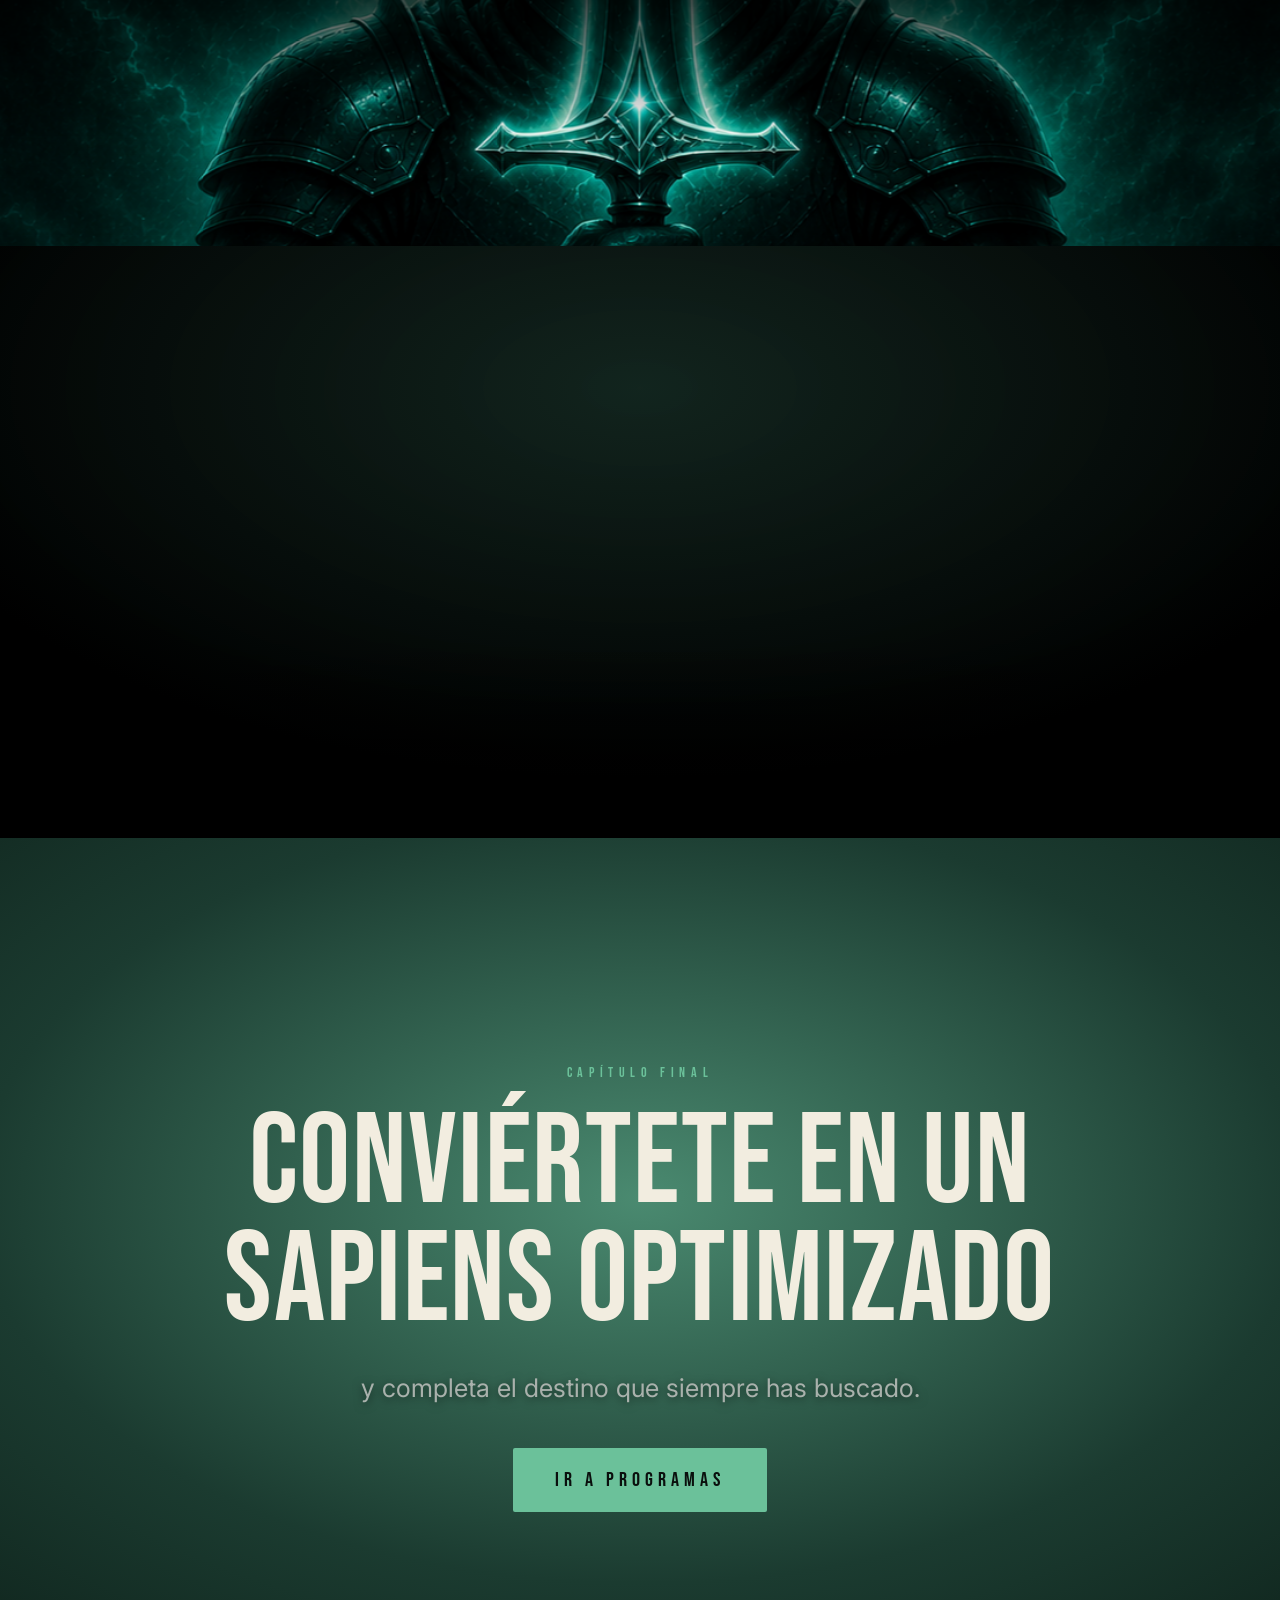
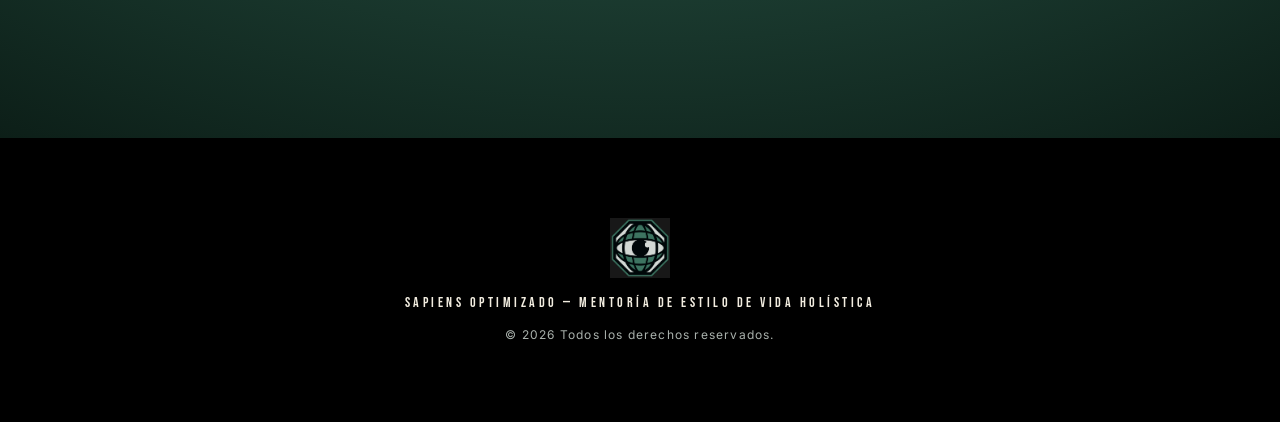
==== commit bae55e8d: "Move static site from public/site to repo root for Porkbun static hosting Porkbun's GitHub-connect s" ====
--- a/index.html
+++ b/index.html
@@ -3,26 +3,33 @@
 <head>
   <meta charset="utf-8" />
   <meta name="viewport" content="width=device-width, initial-scale=1" />
-  <title>Sapiens Optimizado — Mentoría de Estilo de Vida Holística</title>
-  <meta name="description" content="Mentoría de Estilo de Vida Holística. Encuentra el equilibrio para que aquello que amas no sea sacrificado en el camino hacia tu destino." />
-  <meta property="og:title" content="Sapiens Optimizado" />
-  <meta property="og:description" content="Mentoría de Estilo de Vida Holística." />
-  <meta property="og:type" content="website" />
+  <title>El Mito — Sapiens Optimizado</title>
+  <meta name="description" content="El viaje del héroe moderno: descubre la historia detrás de Sapiens Optimizado y por qué el sacrificio no es el precio del éxito." />
+  <meta property="og:title" content="El Mito — Sapiens Optimizado" />
+  <meta property="og:description" content="La historia detrás de Sapiens Optimizado." />
+  <meta property="og:type" content="article" />
   <meta name="twitter:card" content="summary_large_image" />
   <link rel="preconnect" href="https://fonts.googleapis.com" />
   <link rel="preconnect" href="https://fonts.gstatic.com" crossorigin />
   <link rel="stylesheet" href="https://fonts.googleapis.com/css2?family=Bebas+Neue&family=Inter:wght@300;400;500;600&display=swap" />
-  <link rel="icon" href="/site/img/eye-logo.png" type="image/png" />
+  <link rel="icon" href="./img/eye-logo.png" type="image/png" />
   <link rel="stylesheet" href="./styles.css" />
 </head>
 <body>
 
-<header class="topbar">
-  <a class="brand" href="#top">
+<header class="topbar site-nav">
+  <a class="brand" href="./">
     <img src="./img/eye-logo.png" alt="Sapiens Optimizado" />
     <span>SAPIENS<em>OPTIMIZADO</em></span>
   </a>
-  <a class="cta-mini" href="#inscribirse">Inscribirme</a>
+  <nav class="site-nav__links">
+    <a href="./inicio/">Inicio</a>
+    <a href="./" class="is-active">El Mito</a>
+    <a href="./programas/">Programas</a>
+    <a href="./recursos/">Recursos</a>
+    <a href="./substack/">Substack</a>
+  </nav>
+  <a class="cta-mini" href="https://sapiensoptimizado.substack.com/subscribe" target="_blank" rel="noreferrer">Suscribirme al Substack</a>
 </header>
 
 <div class="progress-rail"><div id="progress-bar" class="progress-bar"></div></div>
@@ -37,12 +44,16 @@
       <p class="kicker reveal">Capítulo I</p>
       <h1 class="display reveal">¿Qué haces aquí?</h1>
       <p class="whisper reveal">— pregunta el ojo observador</p>
+      <div class="hero-actions reveal">
+        <a href="./inicio/" class="cta--ghost">Quiero conocer de Sapiens Optimizado</a>
+        <a href="#scene-2" class="cta--ghost" data-descend>Quiero descender</a>
+      </div>
     </div>
     <div class="scroll-hint">Descender ↓</div>
   </section>
 
   <!-- 2: warrior (bottom third of same image) -->
-  <section class="scene scene--blend-prev" data-scene="2">
+  <section class="scene scene--blend-prev" data-scene="2" id="scene-2">
     <div class="bg bg-pan-bottom" style="background-image:url('./img/seccion1y2.png')"></div>
     <div class="veil"></div>
     <div class="content left">
@@ -161,7 +172,7 @@
       <p class="kicker reveal">Capítulo Final</p>
       <h2 class="display huge reveal">Conviértete en un Sapiens Optimizado</h2>
       <p class="lede reveal">y completa el destino que siempre has buscado.</p>
-      <a class="cta reveal" href="#form">Inscribirme ahora</a>
+      <a class="cta reveal" href="./programas/">Ir a Programas</a>
     </div>
   </section>
 
--- a/styles.css
+++ b/styles.css
@@ -158,6 +158,32 @@
 }
 .cta:hover{transform:translateY(-3px);box-shadow:0 20px 50px -20px rgba(107,193,154,.9)}
 
+/* Hero actions (hovering CTA pair) */
+.hero-actions{
+  margin-top:40px;
+  display:flex;flex-wrap:wrap;gap:16px;justify-content:center;
+}
+.content.left .hero-actions{justify-content:flex-start}
+.content.right .hero-actions{justify-content:flex-end}
+.cta--ghost{
+  display:inline-block;margin-top:0;
+  padding:16px 32px;
+  font-family:var(--font-display);letter-spacing:.16em;font-size:15px;
+  color:var(--ink);
+  border:1px solid rgba(242,237,224,.35);
+  border-radius:999px;
+  background:rgba(10,15,13,.35);
+  backdrop-filter:blur(6px);
+  transition:.3s var(--ease);
+  text-transform:uppercase;
+}
+.cta--ghost:hover{
+  transform:translateY(-3px);
+  border-color:var(--green-bright);
+  color:var(--green-bright);
+  background:rgba(10,15,13,.55);
+}
+
 /* Scroll hint */
 .scroll-hint{
   position:absolute;bottom:34px;left:50%;transform:translateX(-50%);
@@ -255,3 +281,19 @@
   .reveal{opacity:1;transform:none;transition:none}
   .pulse-orb,.scroll-hint{animation:none}
 }
+
+/* Multi-page nav overlay on top of scenes */
+.site-nav { gap: 20px; }
+.site-nav__links {
+  display: flex; align-items: center; gap: clamp(14px, 2vw, 26px);
+  font-family: var(--font-body);
+}
+.site-nav__links a {
+  font-size: 12px; letter-spacing: 0.16em; text-transform: uppercase;
+  color: var(--ink-dim); transition: color .25s var(--ease);
+}
+.site-nav__links a:hover { color: var(--ink); }
+.site-nav__links a.is-active { color: var(--green-bright); }
+@media (max-width: 900px) {
+  .site-nav__links { display: none; }
+}
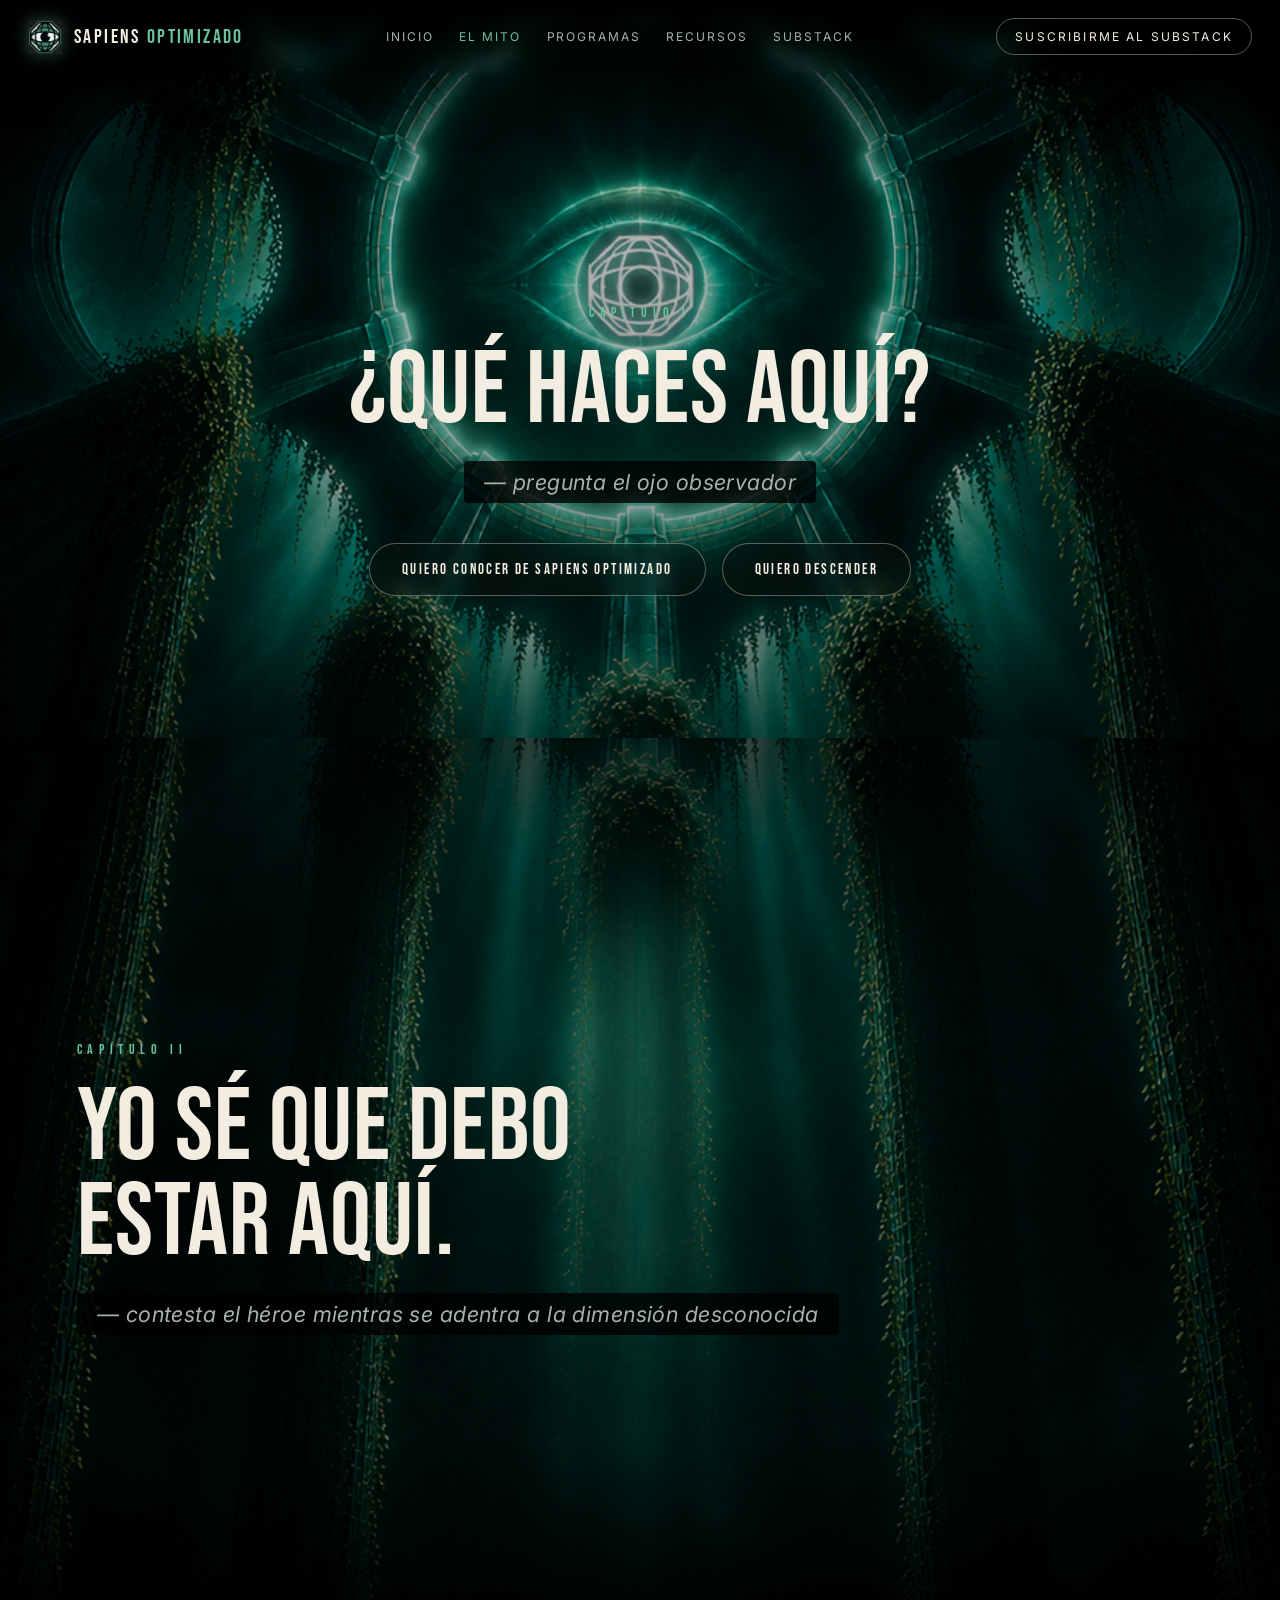
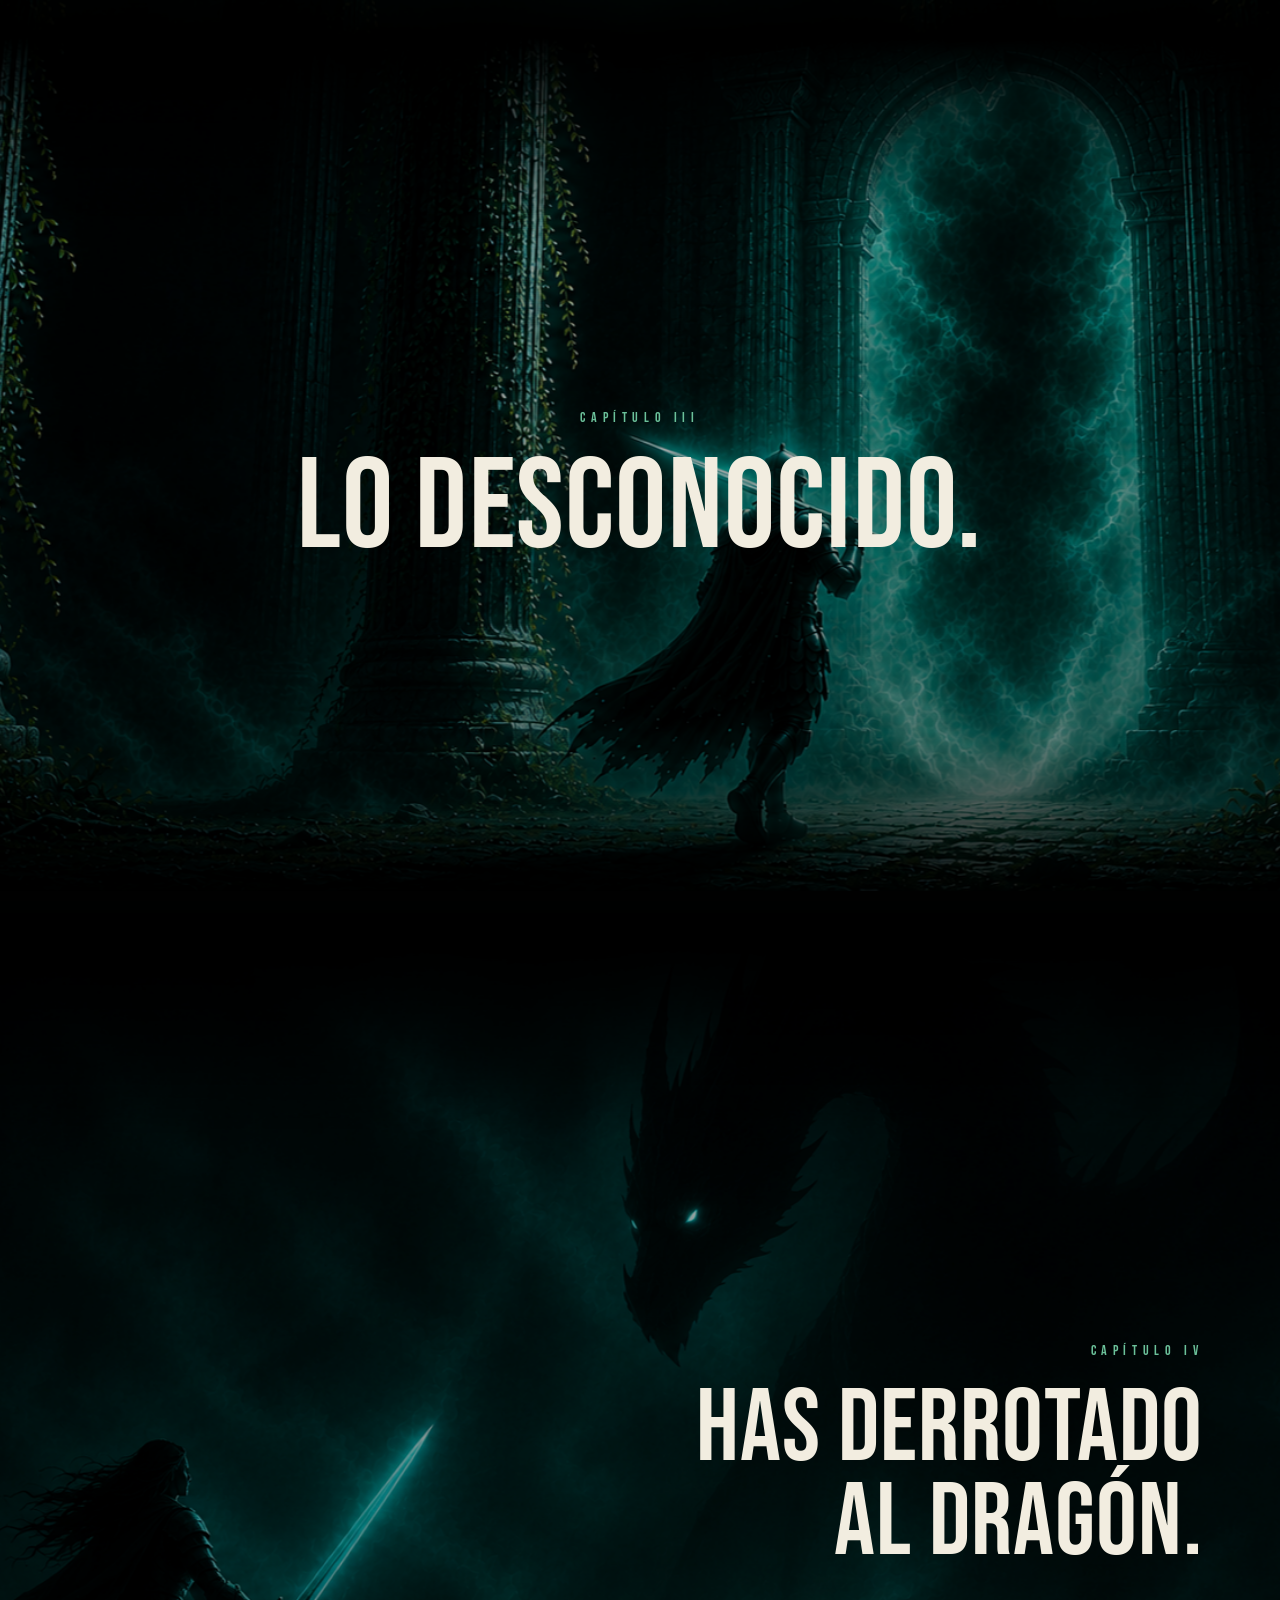
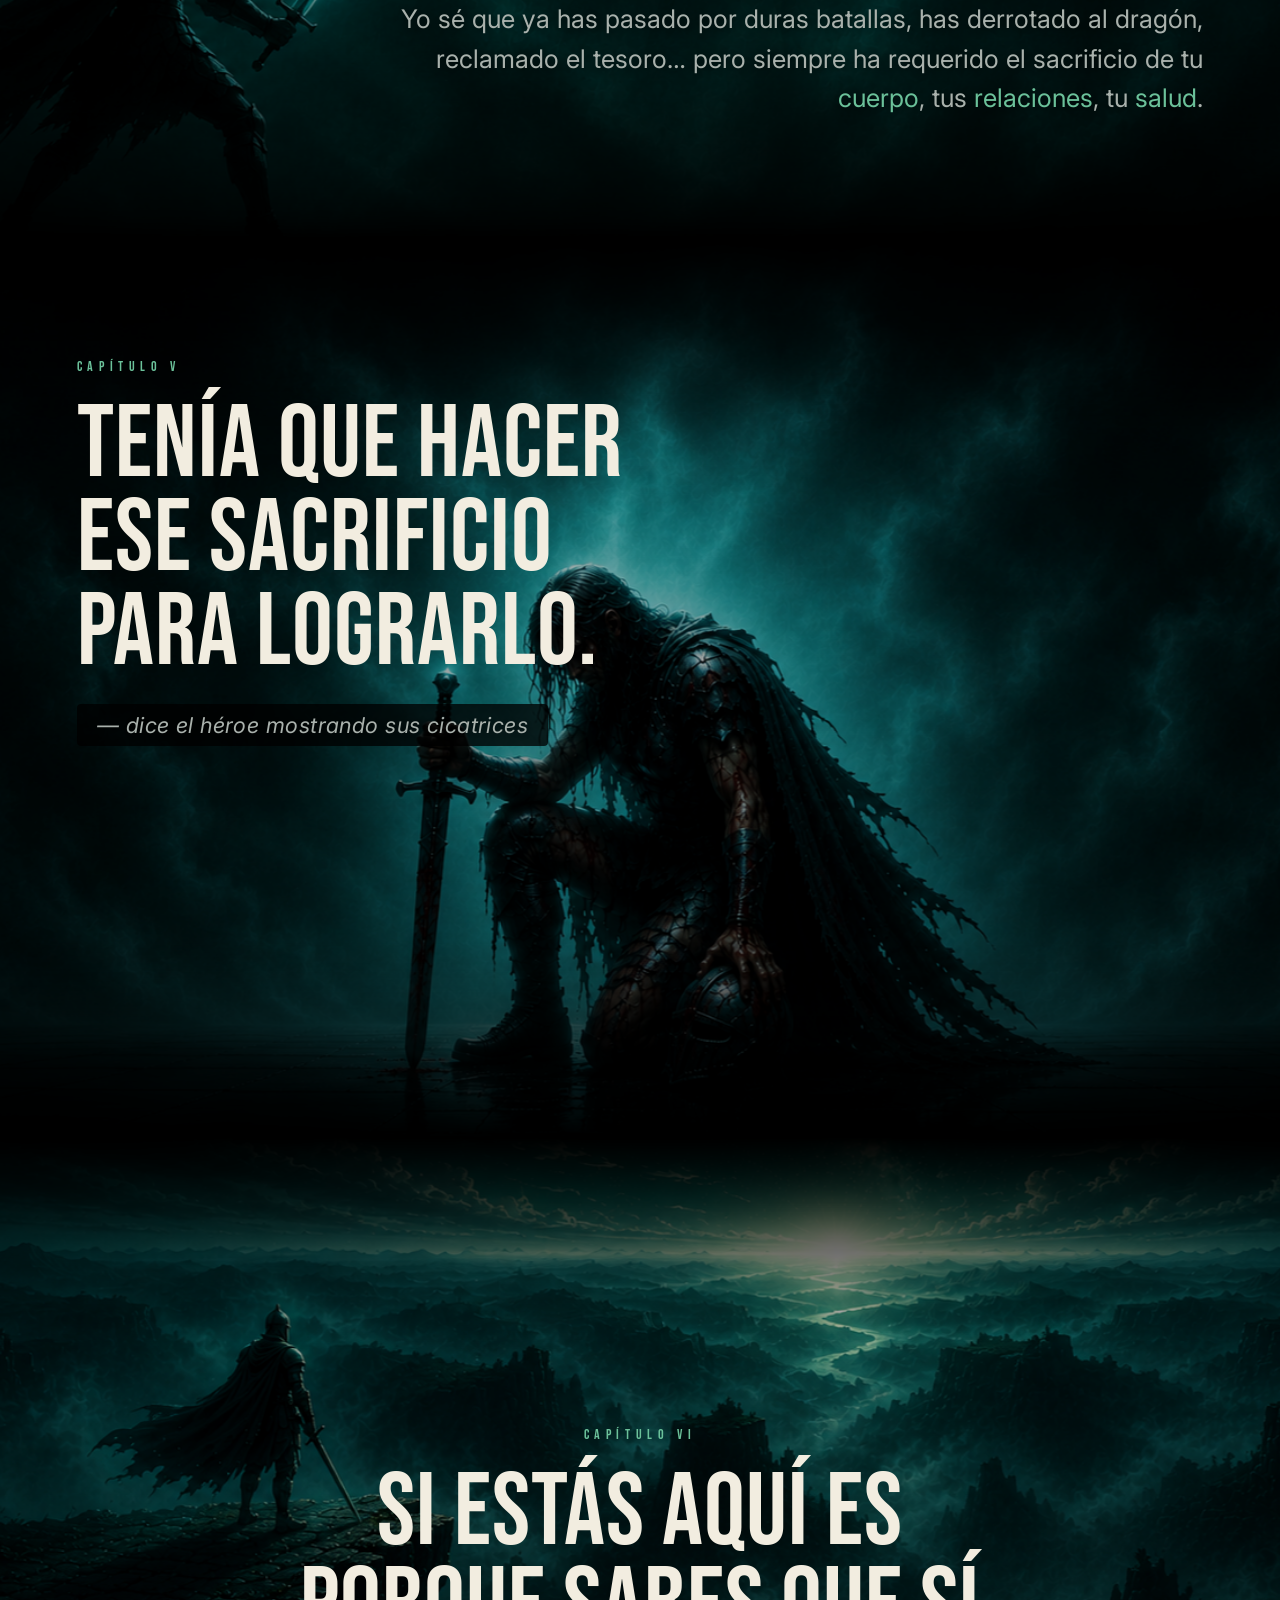
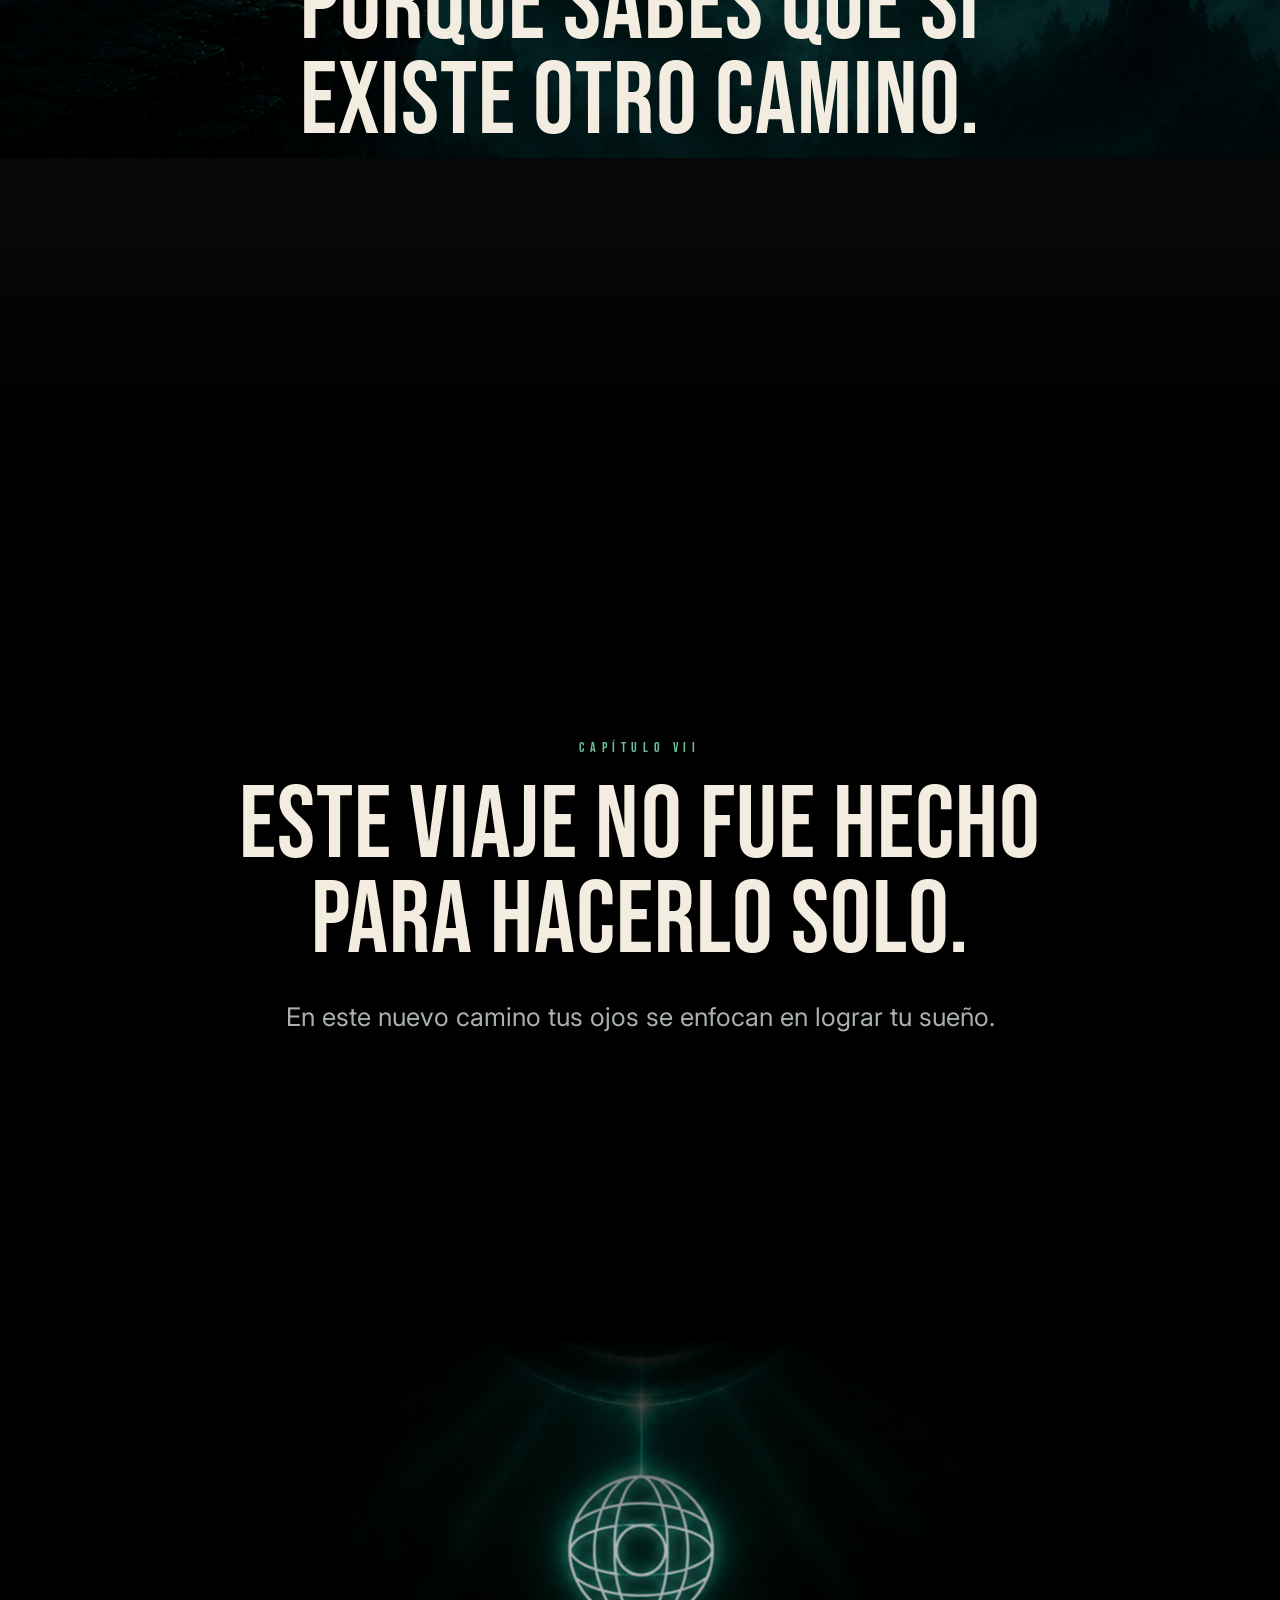
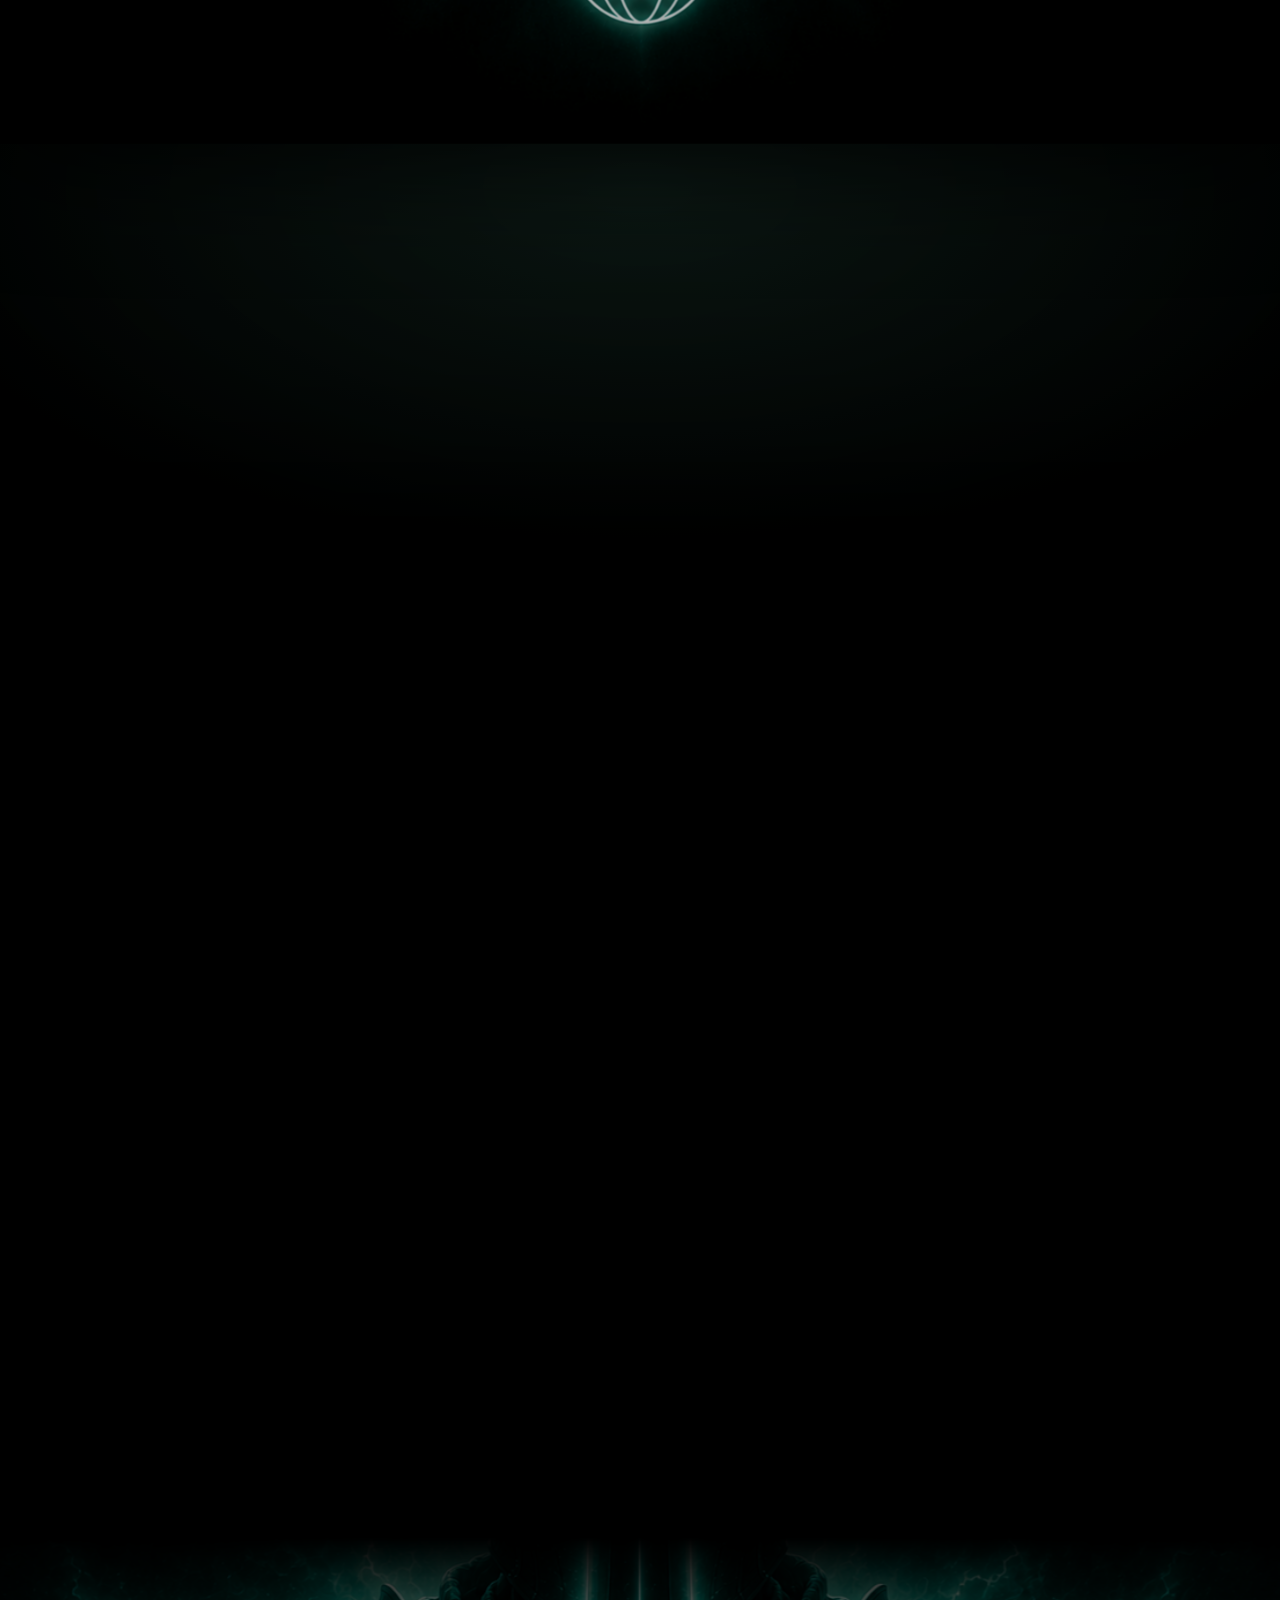
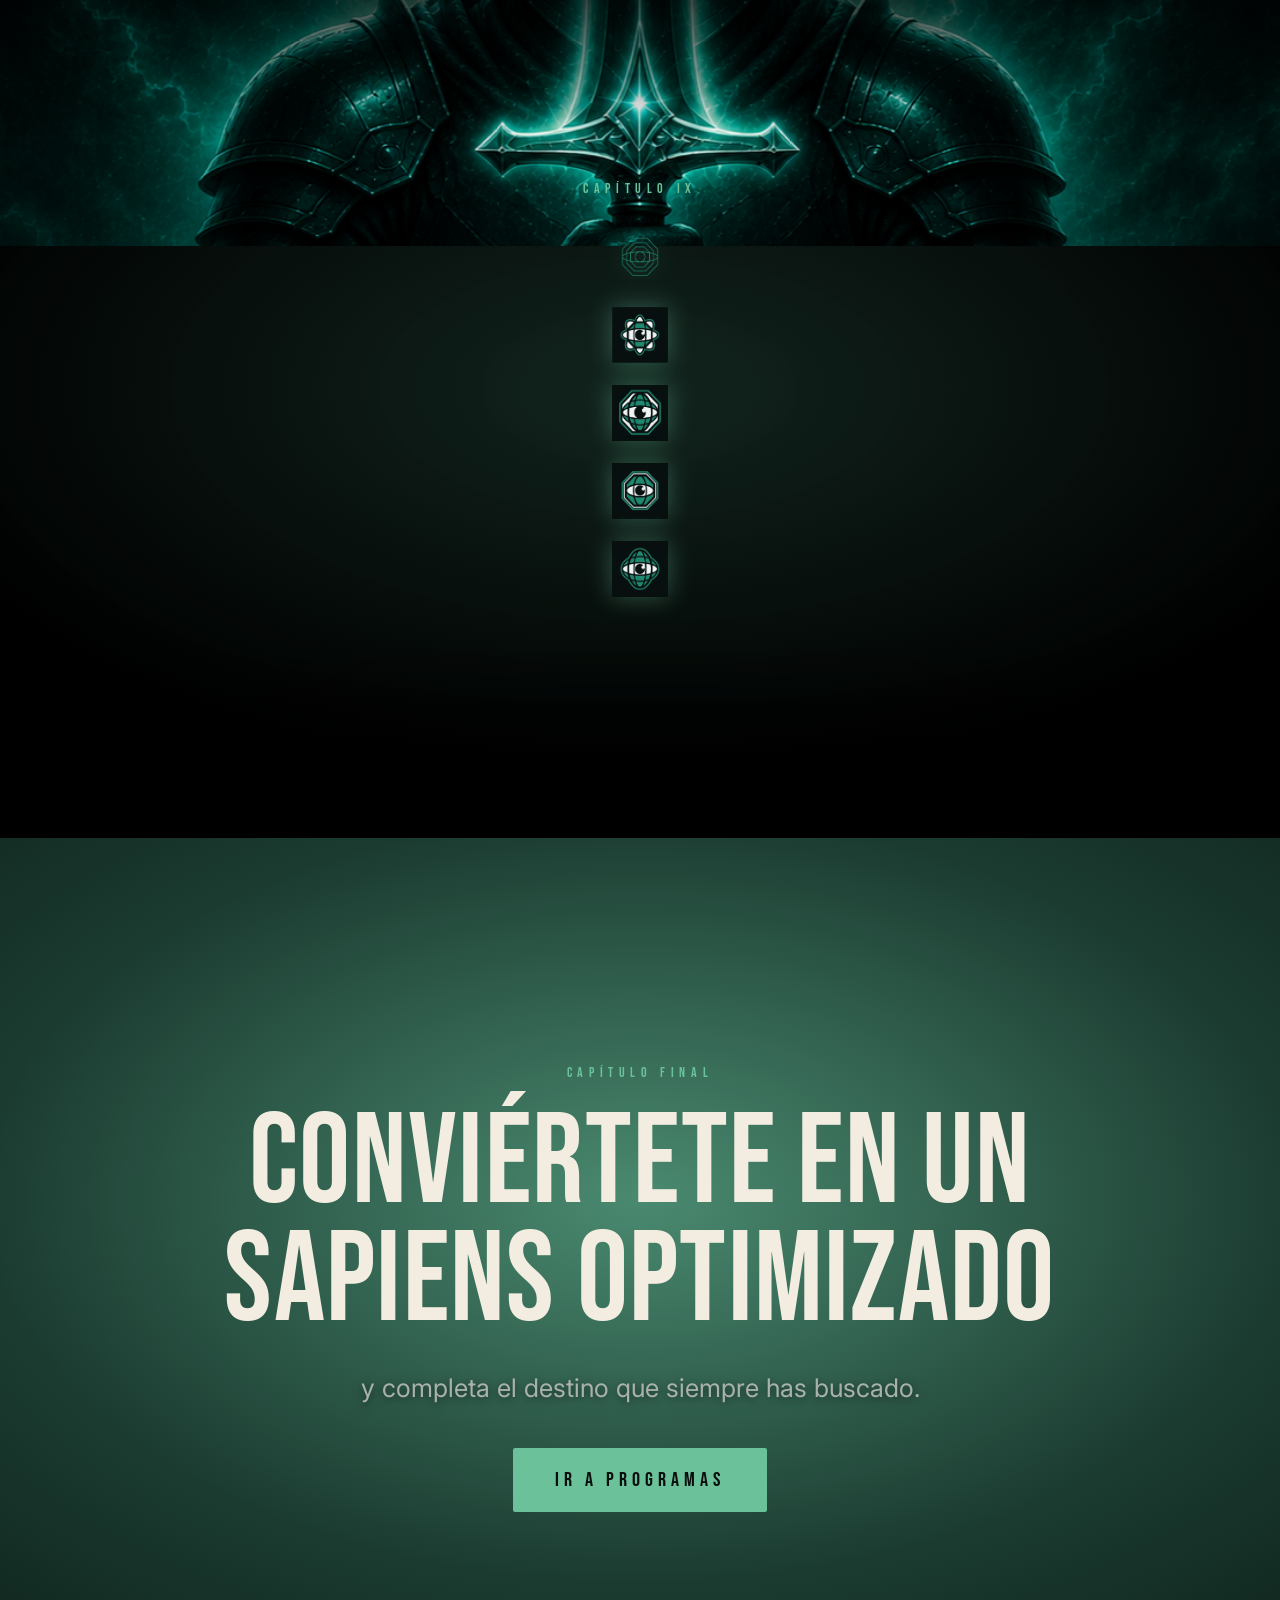
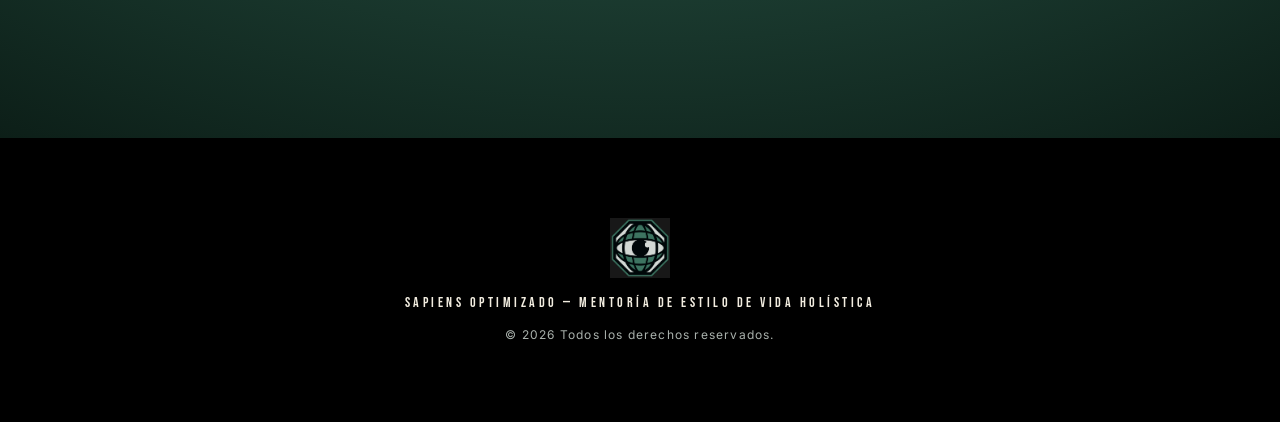
==== commit 3aae905e: "Fix mobile hamburger menu hidden by nav CTA button The Substack CTA sat as a flex sibling of the bur" ====
--- a/index.html
+++ b/index.html
@@ -28,8 +28,12 @@
     <a href="./programas/">Programas</a>
     <a href="./recursos/">Recursos</a>
     <a href="./substack/">Substack</a>
+    <a class="cta-mini site-nav__links-cta" href="https://sapiensoptimizado.substack.com/subscribe" target="_blank" rel="noreferrer">Suscribirme al Substack</a>
   </nav>
   <a class="cta-mini" href="https://sapiensoptimizado.substack.com/subscribe" target="_blank" rel="noreferrer">Suscribirme al Substack</a>
+  <button class="site-nav__burger" aria-label="Menú" aria-expanded="false">
+    <span></span><span></span><span></span>
+  </button>
 </header>
 
 <div class="progress-rail"><div id="progress-bar" class="progress-bar"></div></div>
--- a/styles.css
+++ b/styles.css
@@ -294,6 +294,28 @@
 }
 .site-nav__links a:hover { color: var(--ink); }
 .site-nav__links a.is-active { color: var(--green-bright); }
+.site-nav__links-cta { display: none; }
+.site-nav__burger {
+  display: none; background: none; border: none; cursor: pointer;
+  width: 40px; height: 40px; padding: 8px; flex-direction: column;
+  justify-content: space-between; align-items: stretch;
+}
+.site-nav__burger span {
+  display: block; height: 2px; background: var(--ink); border-radius: 2px;
+}
 @media (max-width: 900px) {
-  .site-nav__links { display: none; }
-}
+  .site-nav__burger { display: flex; }
+  .cta-mini { display: none; }
+  .site-nav__links {
+    position: fixed; top: 64px; left: 0; right: 0; z-index: 50;
+    flex-direction: column; align-items: stretch;
+    background: rgba(0, 0, 0, 0.95);
+    padding: 24px; gap: 18px;
+    display: flex;
+    transform: translateY(-120%); opacity: 0; pointer-events: none;
+    transition: transform 0.3s var(--ease), opacity 0.3s var(--ease);
+  }
+  .site-nav__links.is-open { transform: translateY(0); opacity: 1; pointer-events: auto; }
+  .site-nav__links a { font-size: 15px; padding: 8px 0; }
+  .site-nav__links-cta { display: inline-block; margin-top: 8px; text-align: center; }
+}
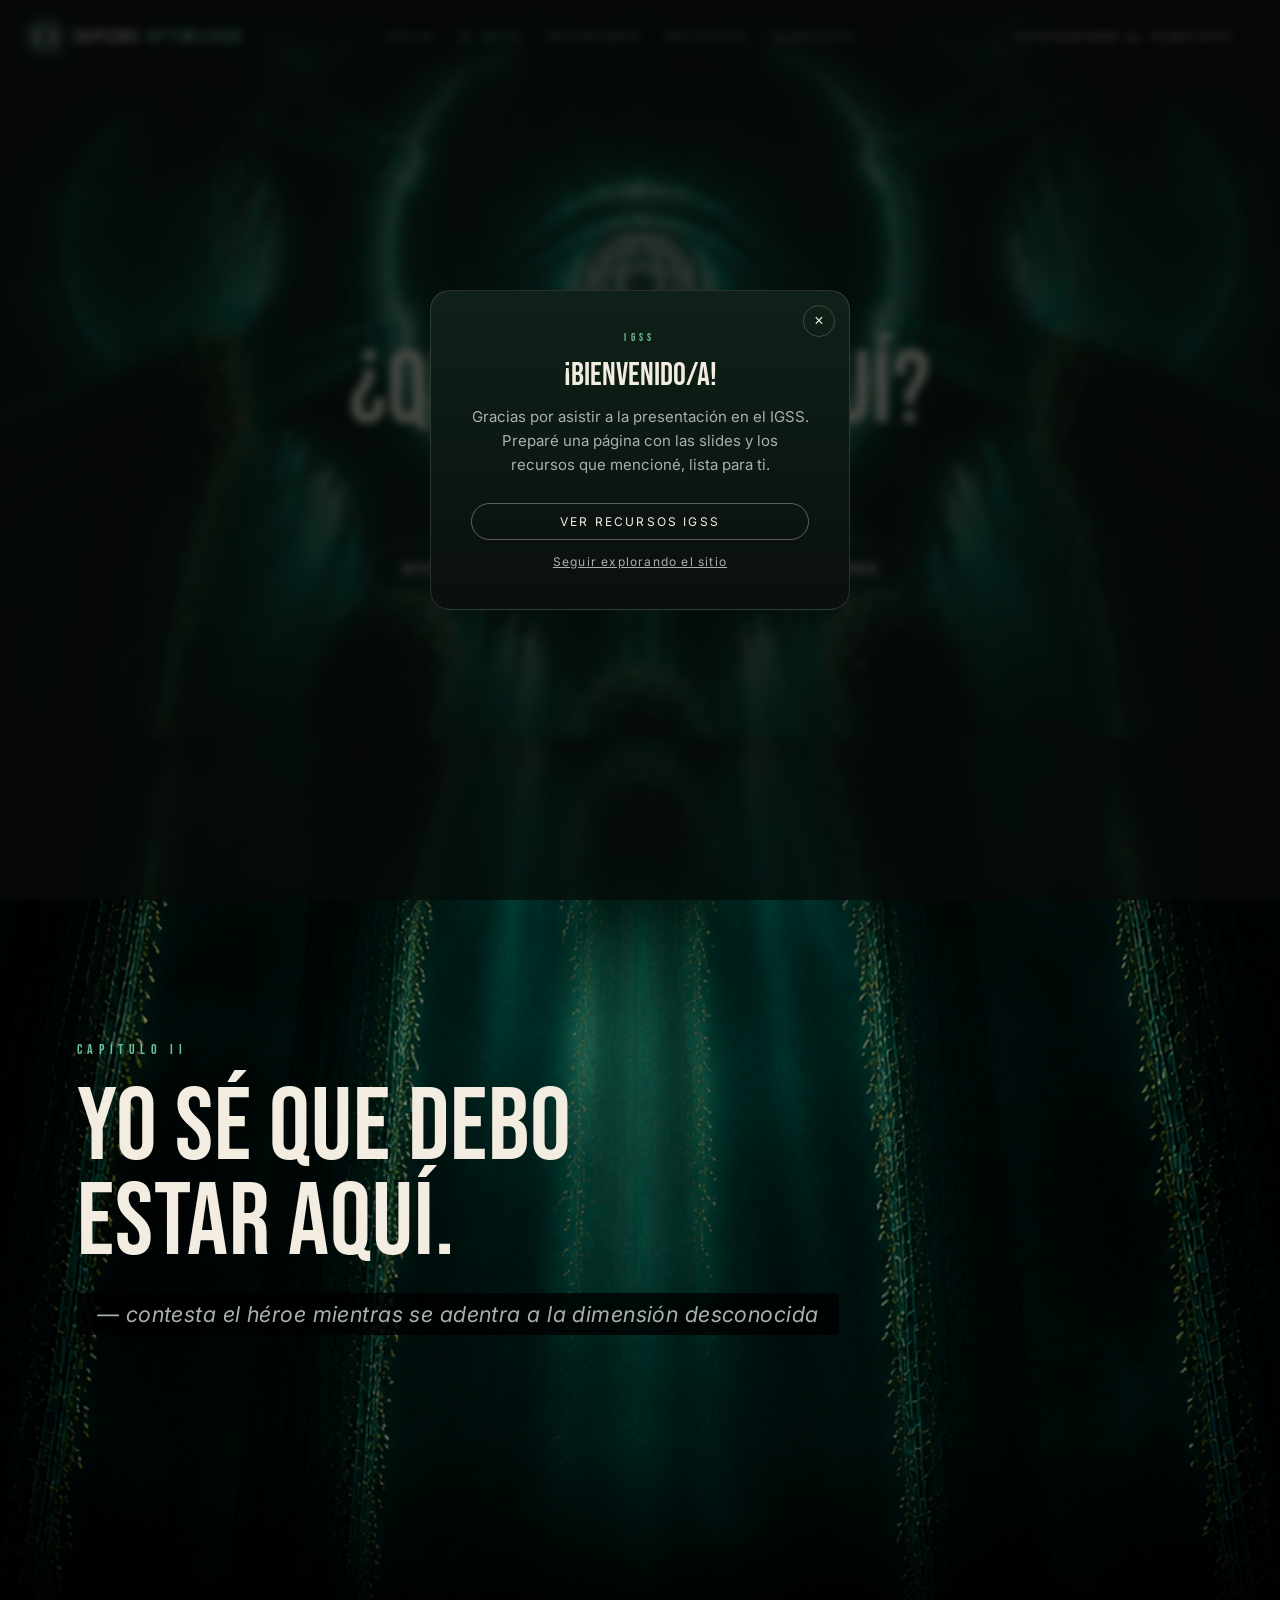
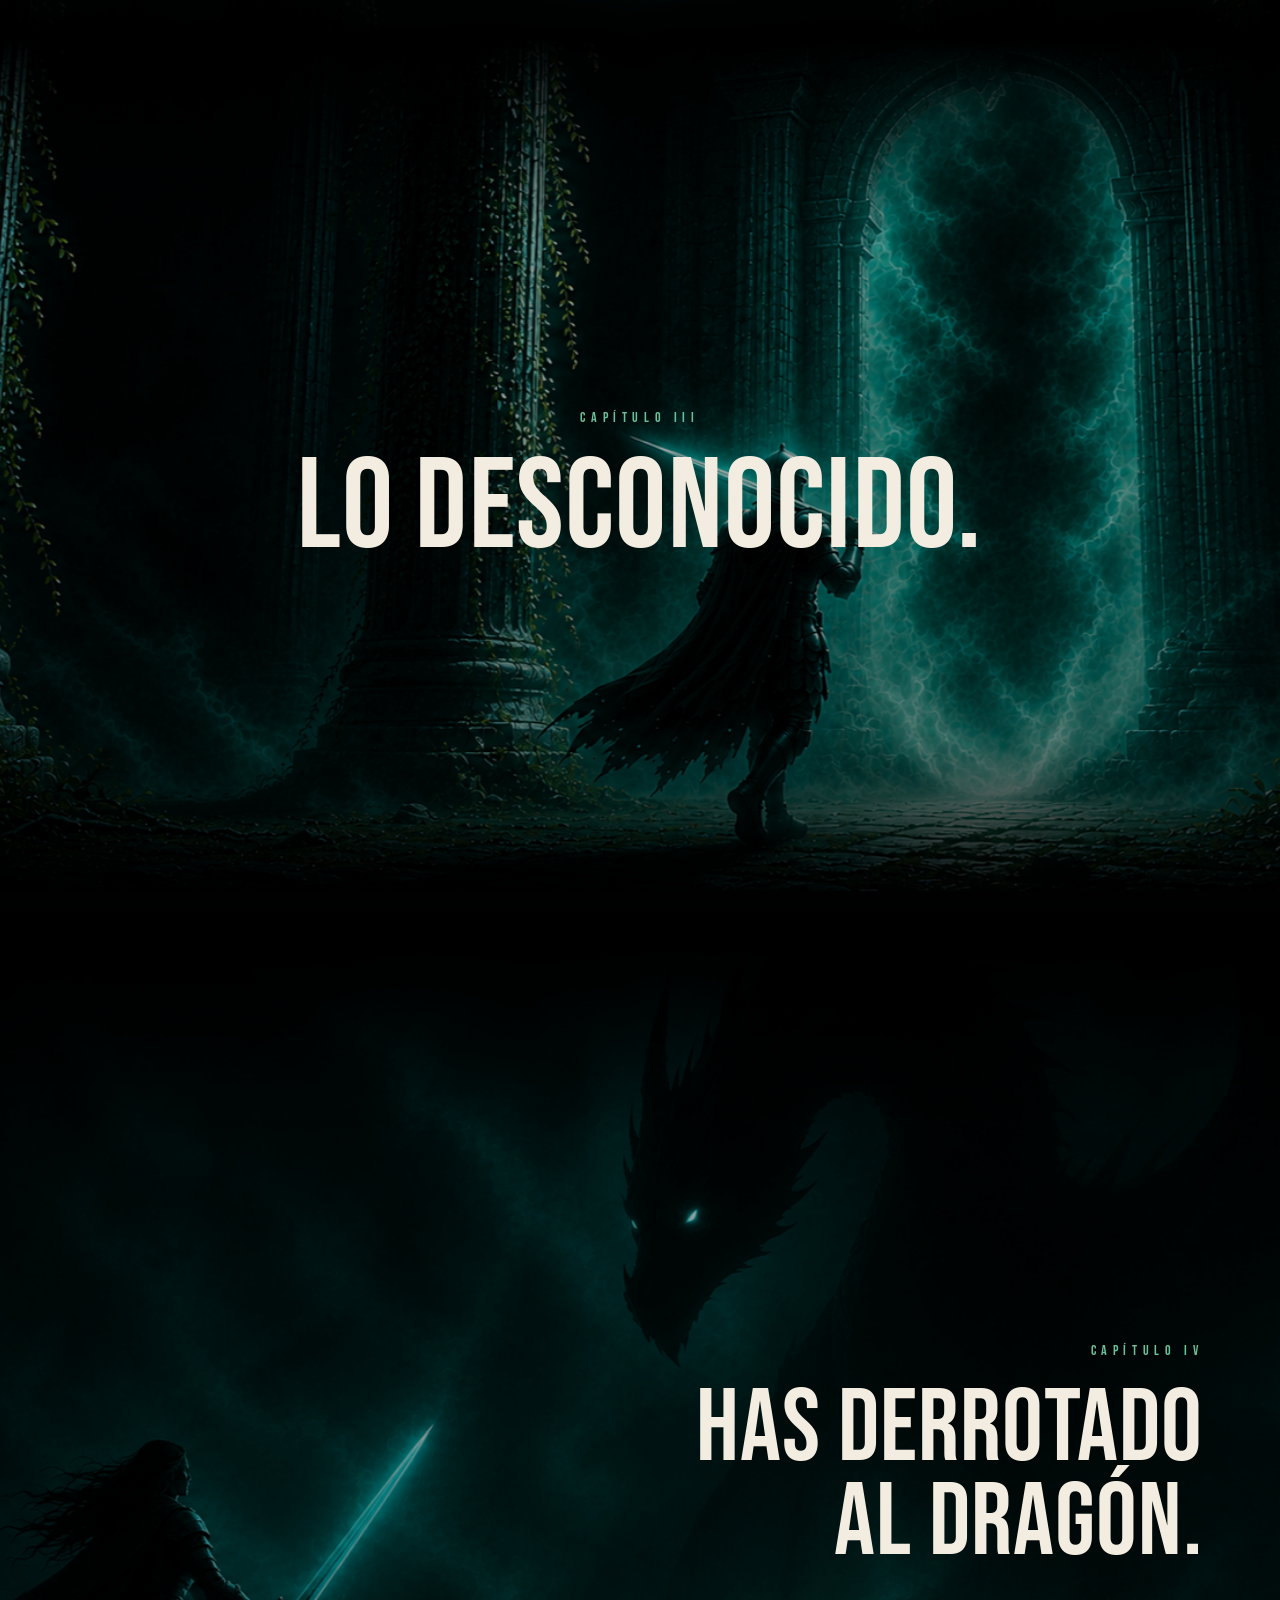
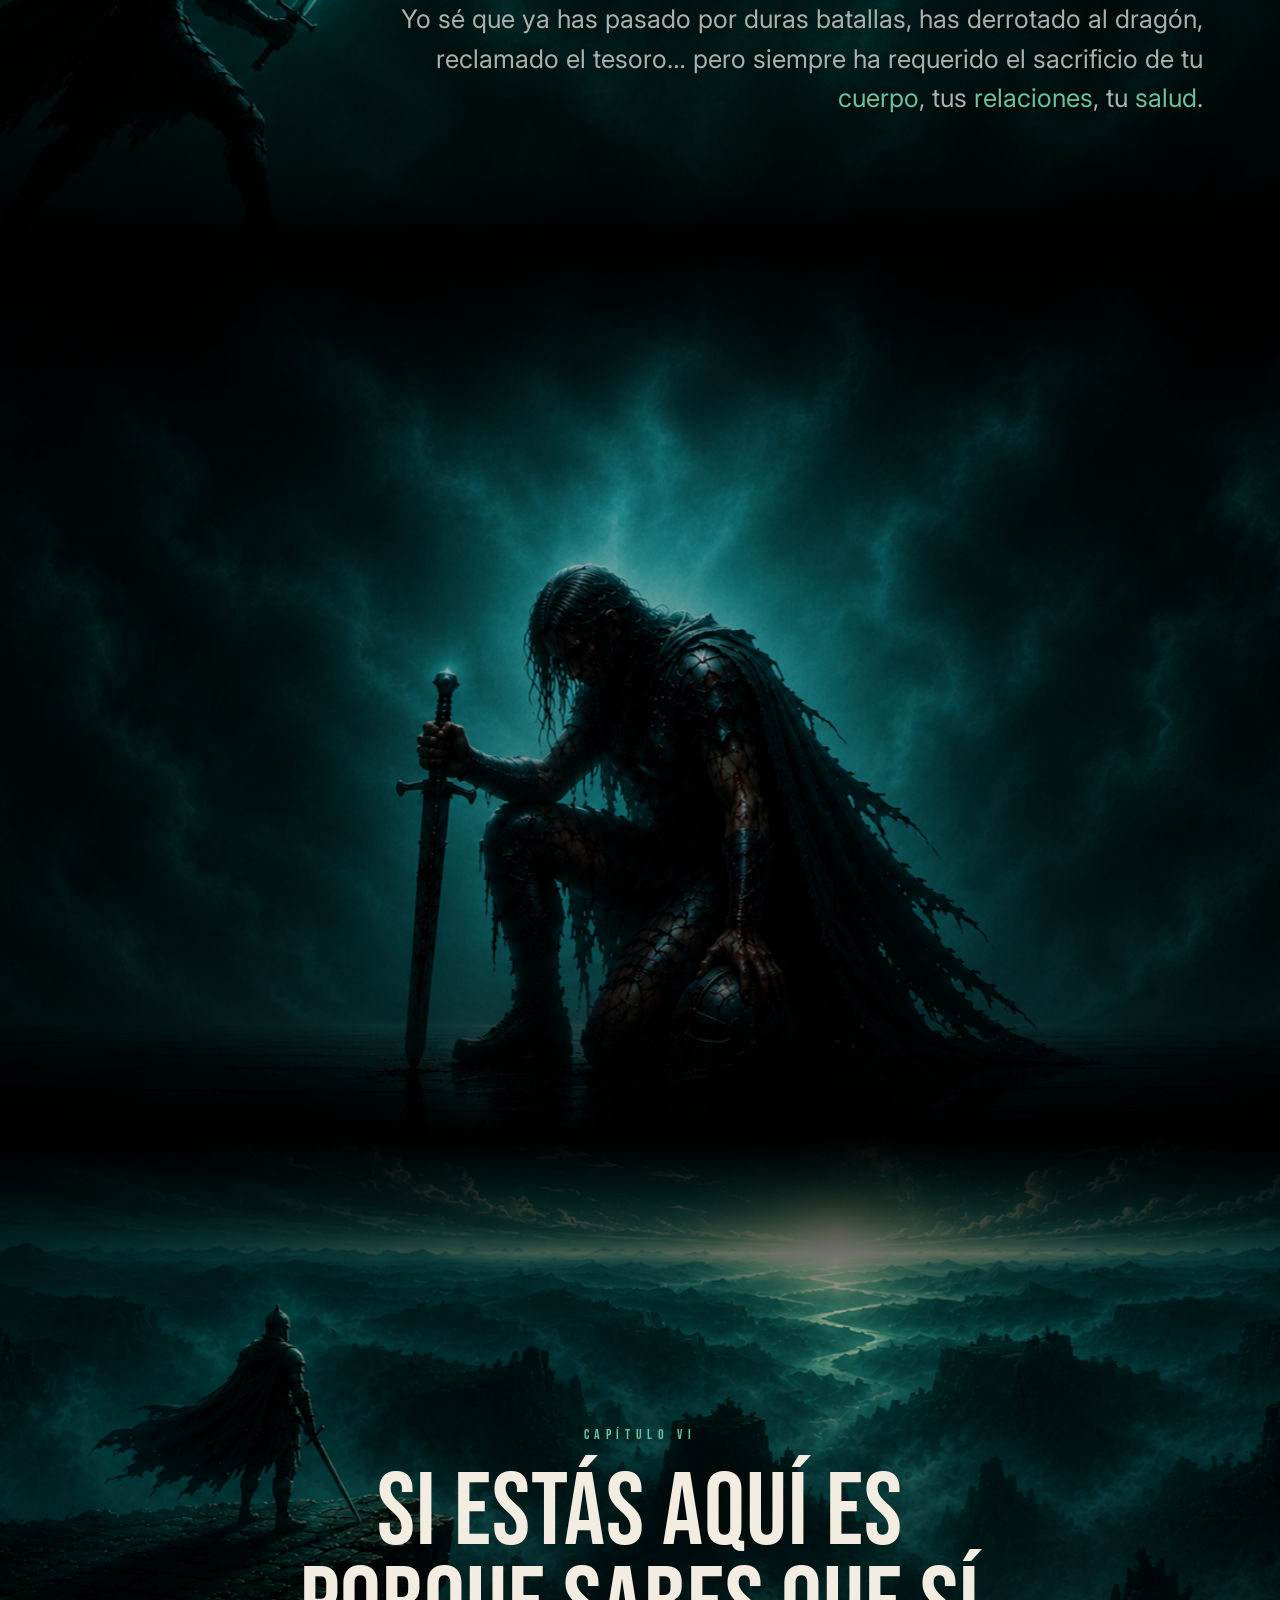
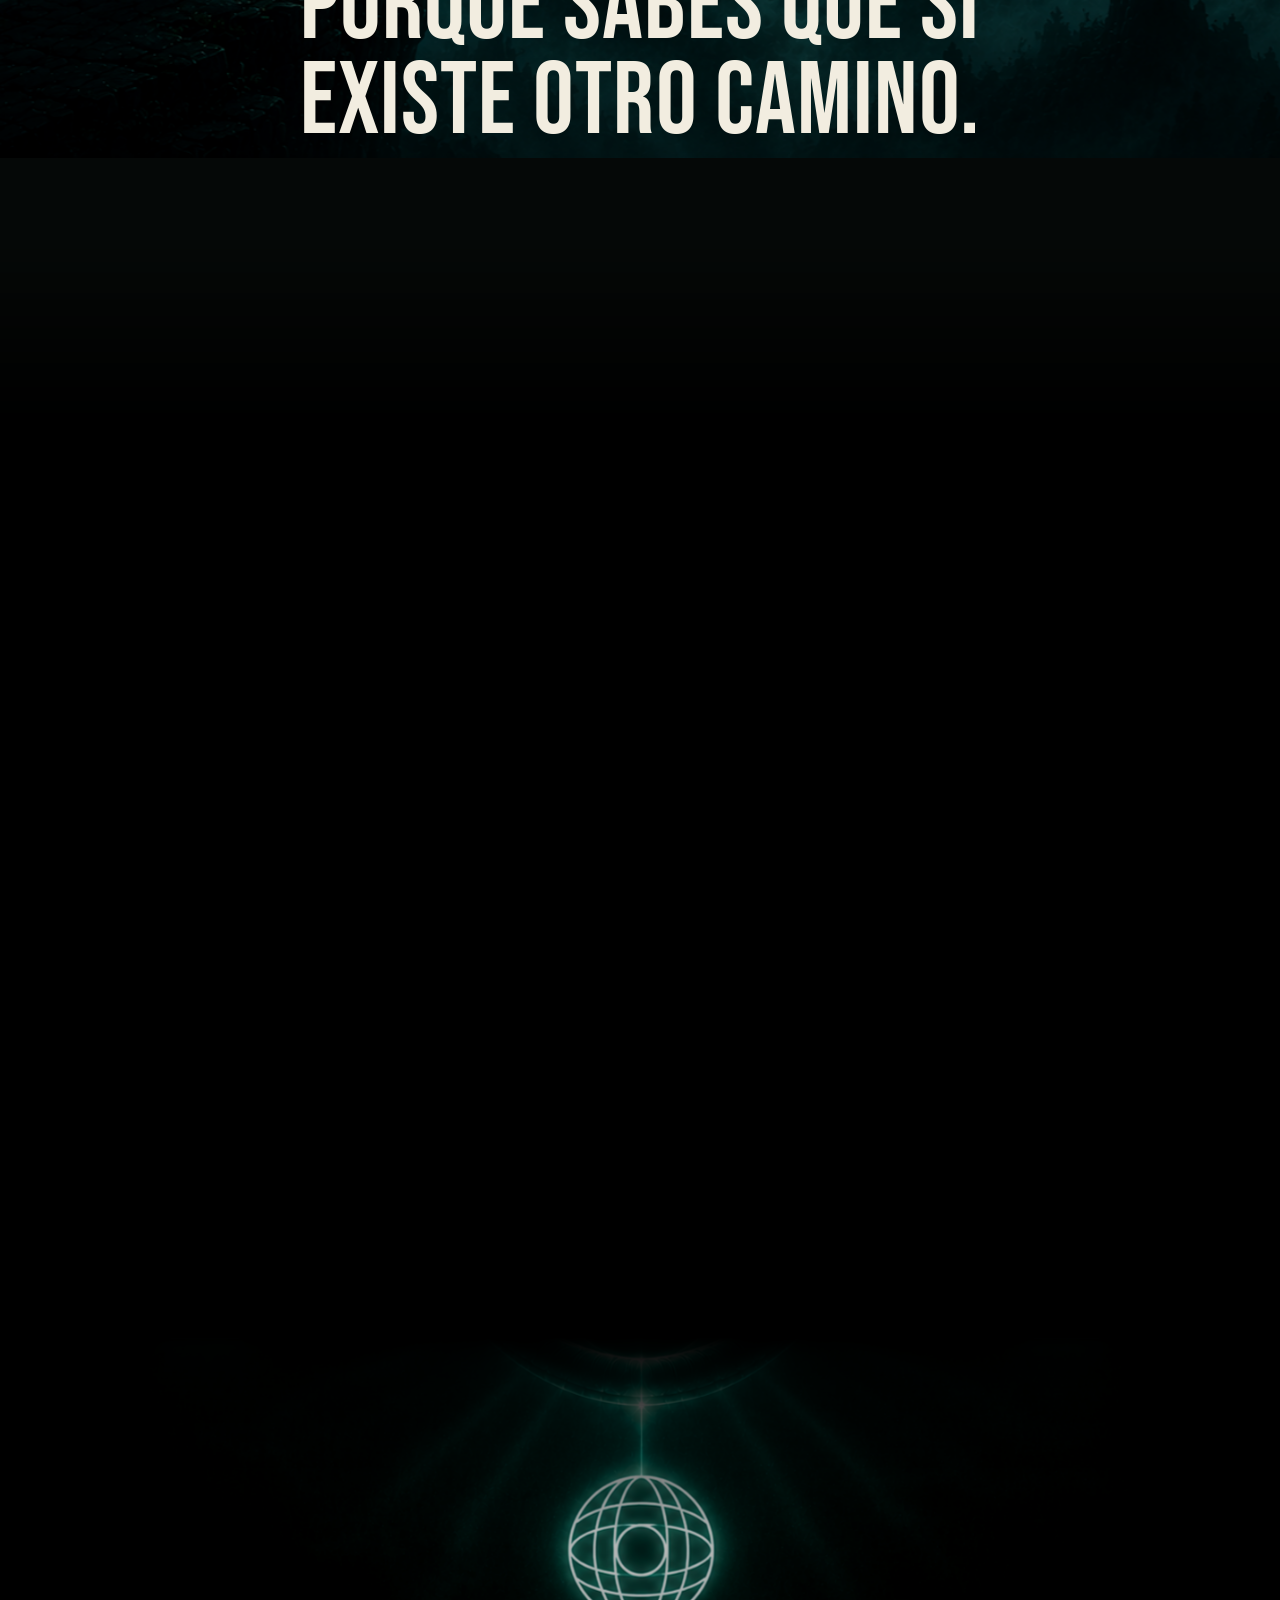
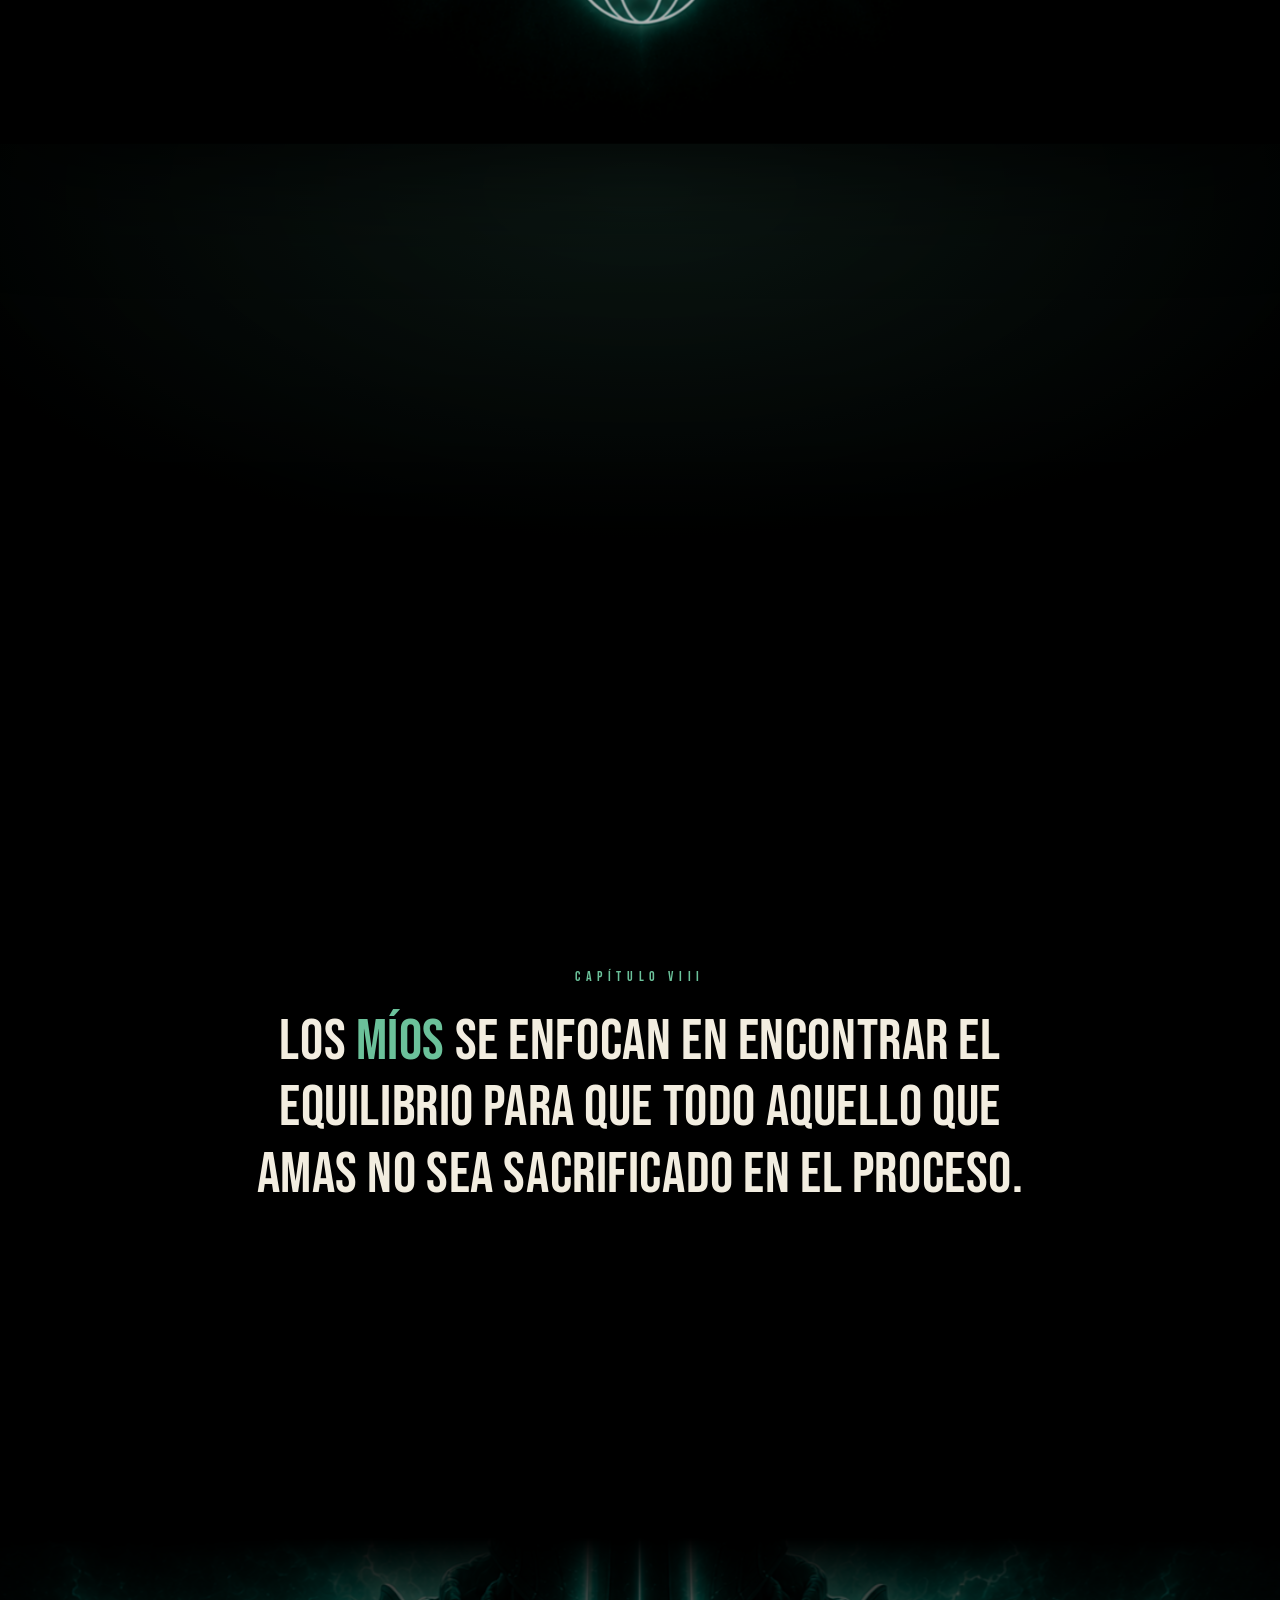
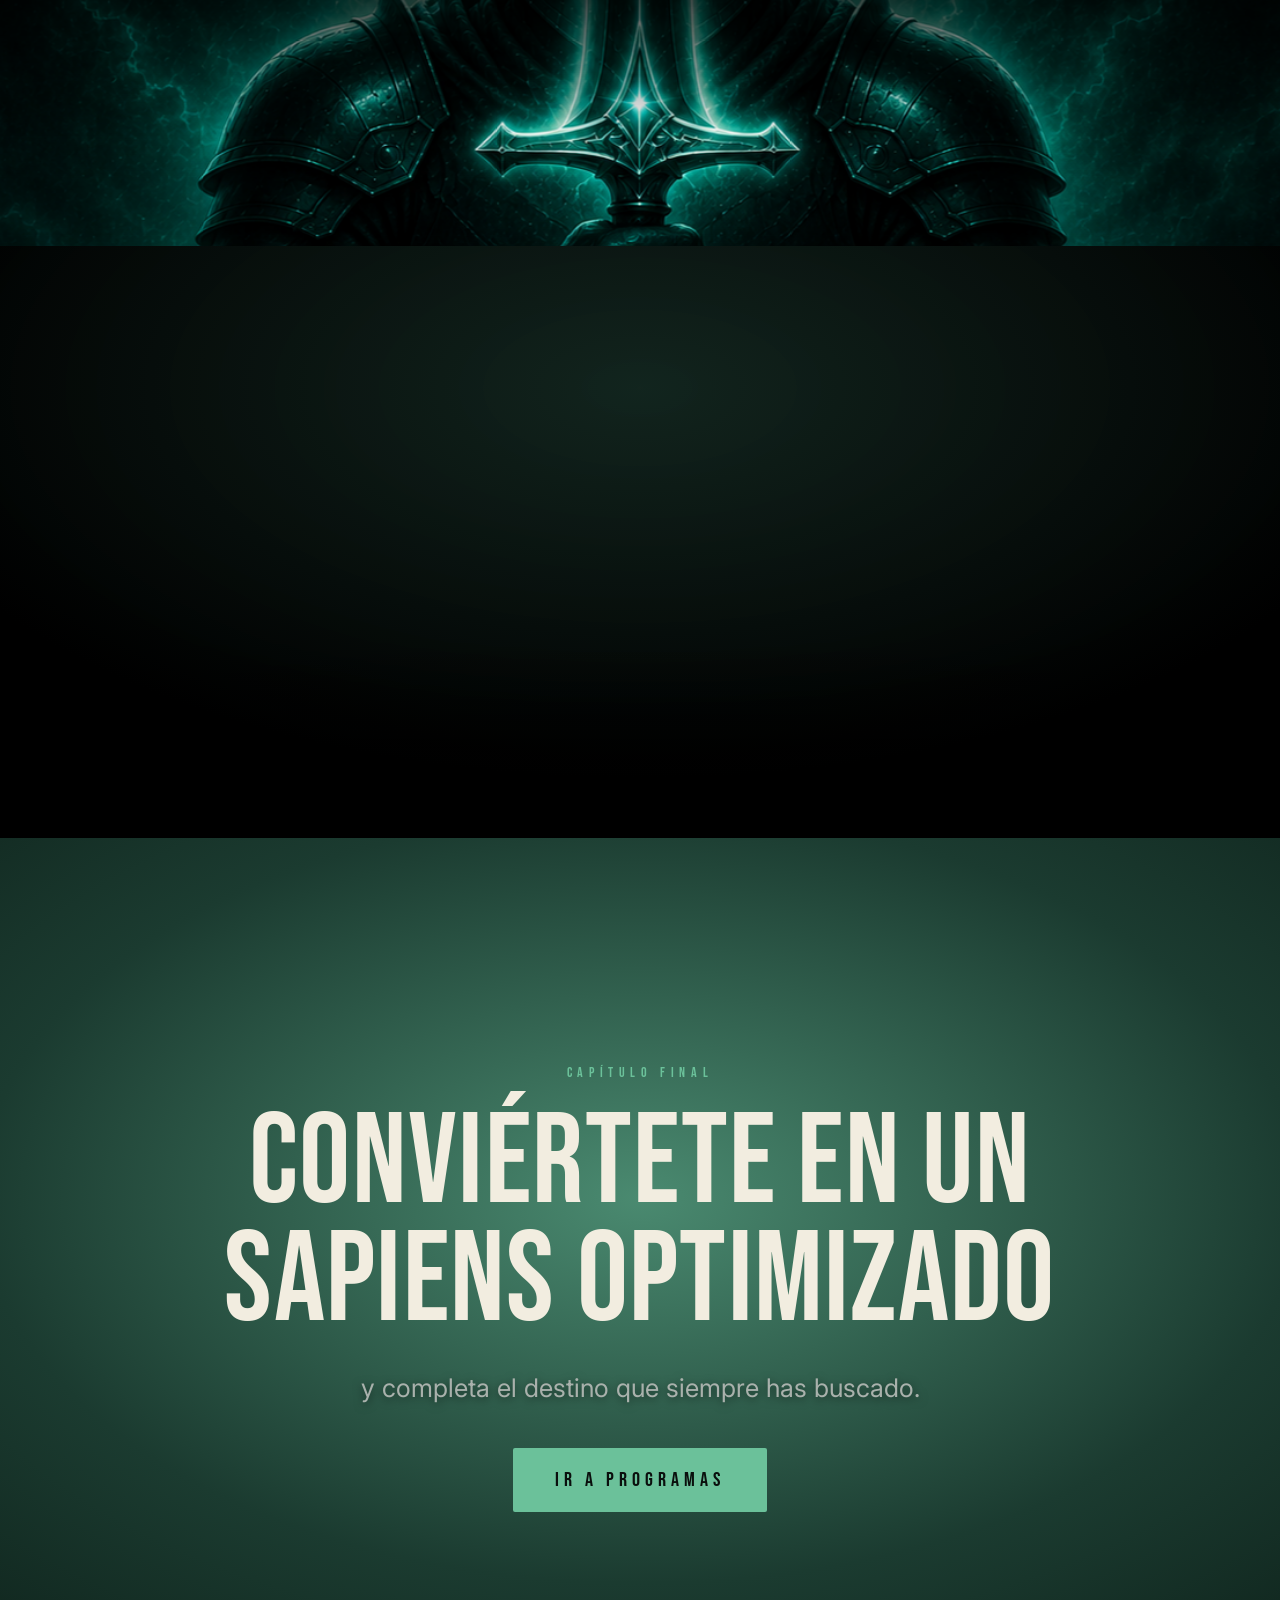
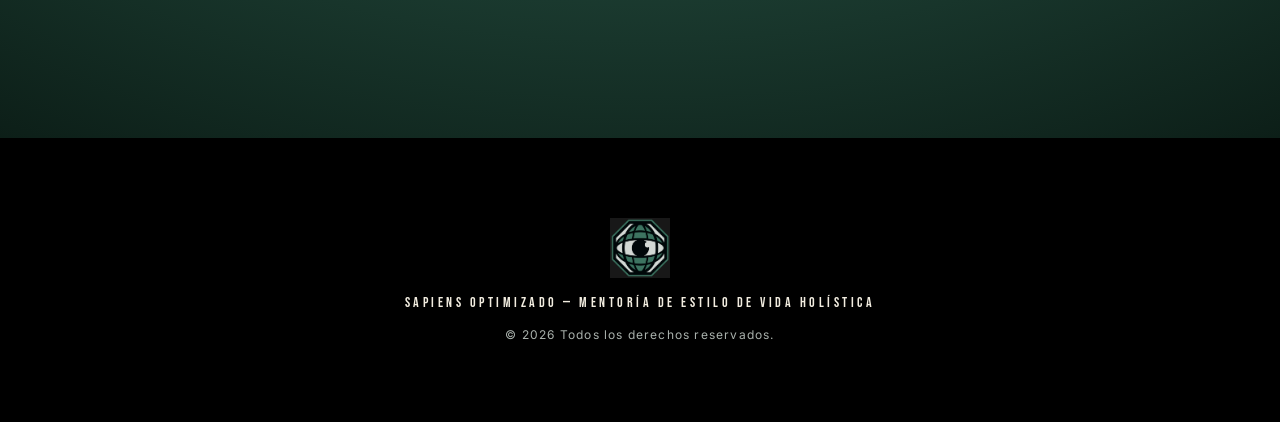
==== commit dd9a7ad7: "Add IGSS welcome popup and Recursos IGSS page Shows a one-time popup (localStorage-gated) to first-t" ====
--- a/index.html
+++ b/index.html
@@ -191,5 +191,6 @@
 </main>
 
 <script src="./script.js"></script>
+<script src="./igss-popup.js"></script>
 </body>
 </html>
--- a/styles.css
+++ b/styles.css
@@ -319,3 +319,57 @@
   .site-nav__links a { font-size: 15px; padding: 8px 0; }
   .site-nav__links-cta { display: inline-block; margin-top: 8px; text-align: center; }
 }
+
+/* IGSS welcome popup */
+.igss-popup {
+  position: fixed; inset: 0; z-index: 200;
+  display: flex; align-items: center; justify-content: center;
+  padding: 20px;
+  background: rgba(6, 10, 8, 0.72);
+  backdrop-filter: blur(4px);
+  opacity: 0; pointer-events: none;
+  transition: opacity 0.3s ease;
+}
+.igss-popup.is-visible { opacity: 1; pointer-events: auto; }
+.igss-popup__card {
+  position: relative; width: 100%; max-width: 420px;
+  background: linear-gradient(180deg, #0f2119, #0a0f0d);
+  border: 1px solid rgba(242, 237, 224, 0.14);
+  border-radius: 20px;
+  padding: clamp(28px, 5vw, 40px);
+  text-align: center;
+  transform: translateY(12px) scale(0.98);
+  transition: transform 0.3s cubic-bezier(0.2, 0.7, 0.2, 1);
+}
+.igss-popup.is-visible .igss-popup__card { transform: translateY(0) scale(1); }
+.igss-popup__close {
+  position: absolute; top: 14px; right: 14px;
+  width: 32px; height: 32px; border-radius: 50%;
+  background: transparent; border: 1px solid rgba(242, 237, 224, 0.2);
+  color: var(--ink); font-size: 16px; line-height: 1; cursor: pointer;
+  display: flex; align-items: center; justify-content: center;
+  transition: border-color 0.2s ease, color 0.2s ease;
+}
+.igss-popup__close:hover { border-color: var(--green-bright); color: var(--green-bright); }
+.igss-popup__eyebrow {
+  font-family: var(--font-display);
+  letter-spacing: 0.4em; font-size: 11px; color: var(--green-bright);
+  text-transform: uppercase; margin: 0 0 14px;
+}
+.igss-popup__title {
+  font-family: var(--font-display);
+  font-weight: 400; font-size: clamp(26px, 4vw, 32px);
+  line-height: 1.1; text-transform: uppercase; color: var(--ink);
+  margin: 0 0 12px;
+}
+.igss-popup__body {
+  color: var(--ink-dim); font-size: 15px; line-height: 1.6;
+  margin: 0 0 26px;
+}
+.igss-popup__actions { display: flex; flex-direction: column; gap: 10px; }
+.igss-popup__link {
+  color: var(--ink-dim); font-size: 12px; letter-spacing: 0.1em; margin-top: 4px;
+  cursor: pointer; background: none; border: none; text-decoration: underline;
+  font-family: var(--font-body);
+}
+.igss-popup__link:hover { color: var(--ink); }
